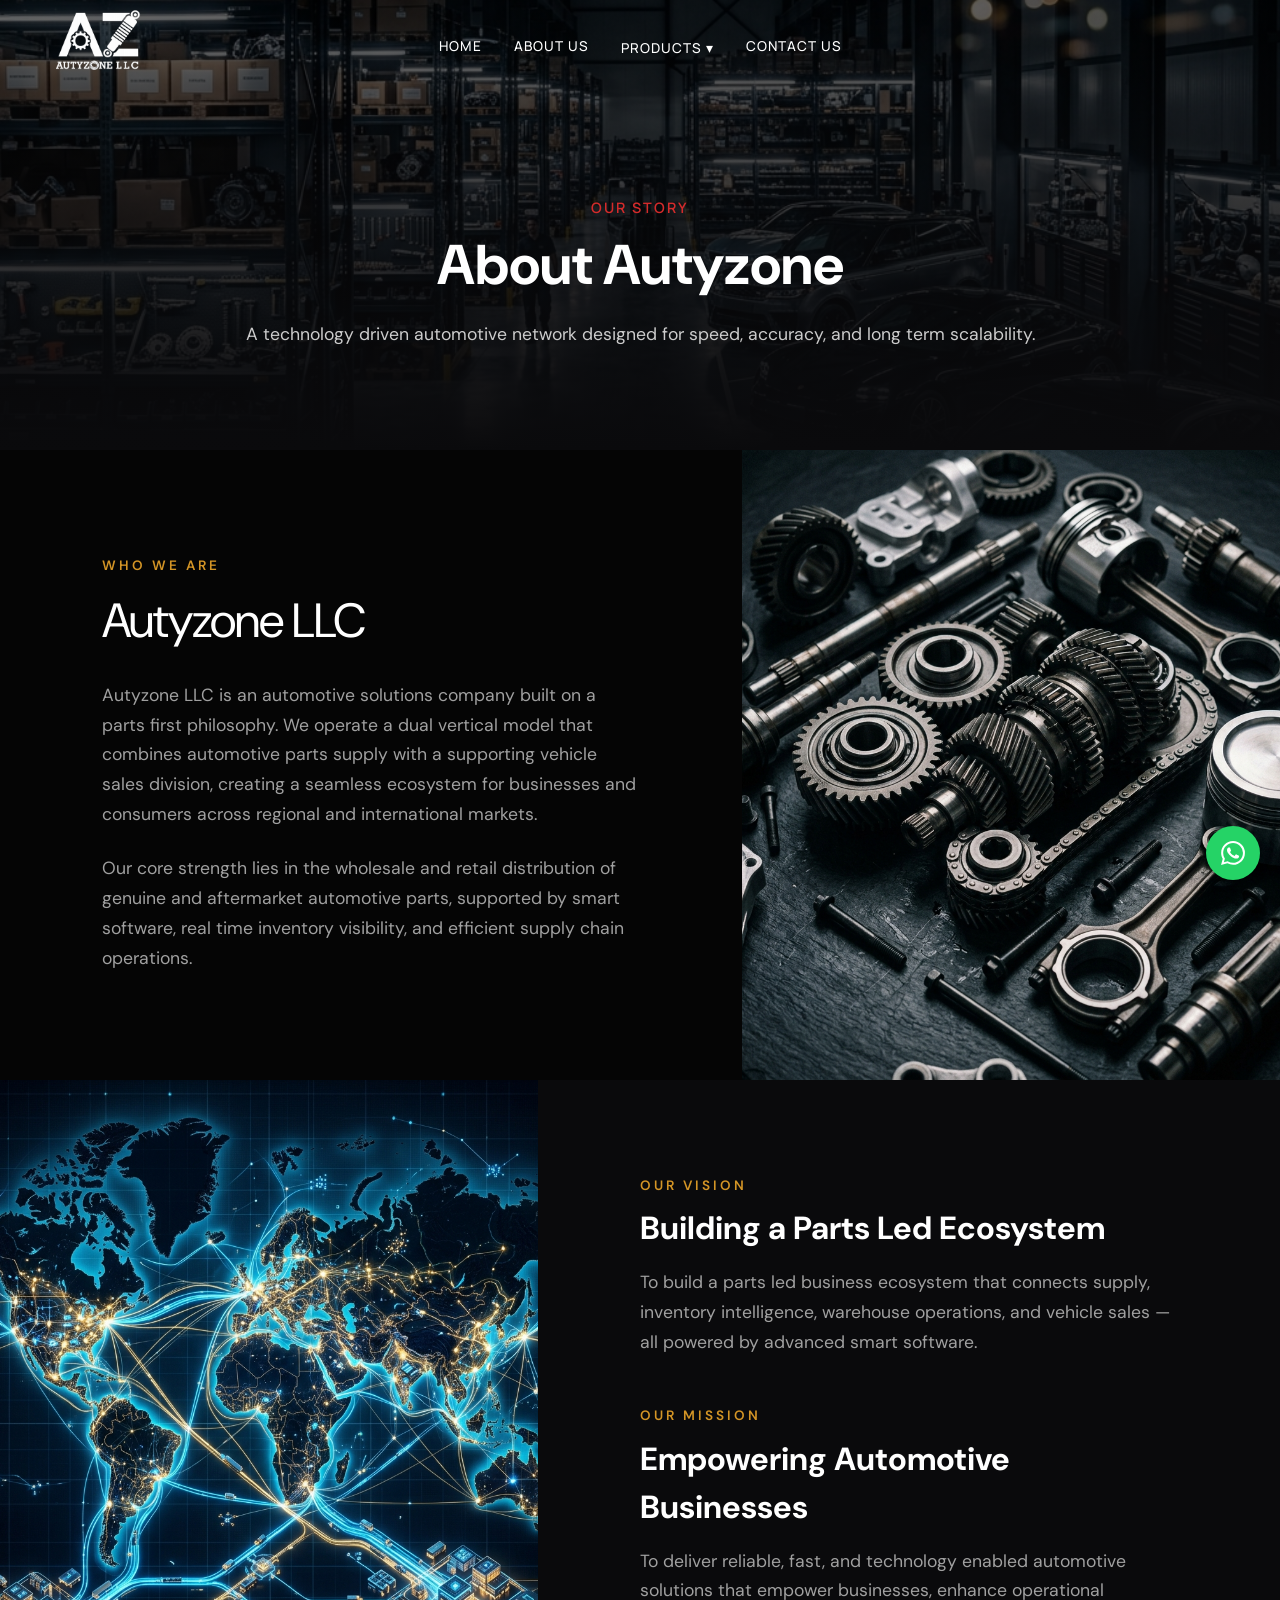
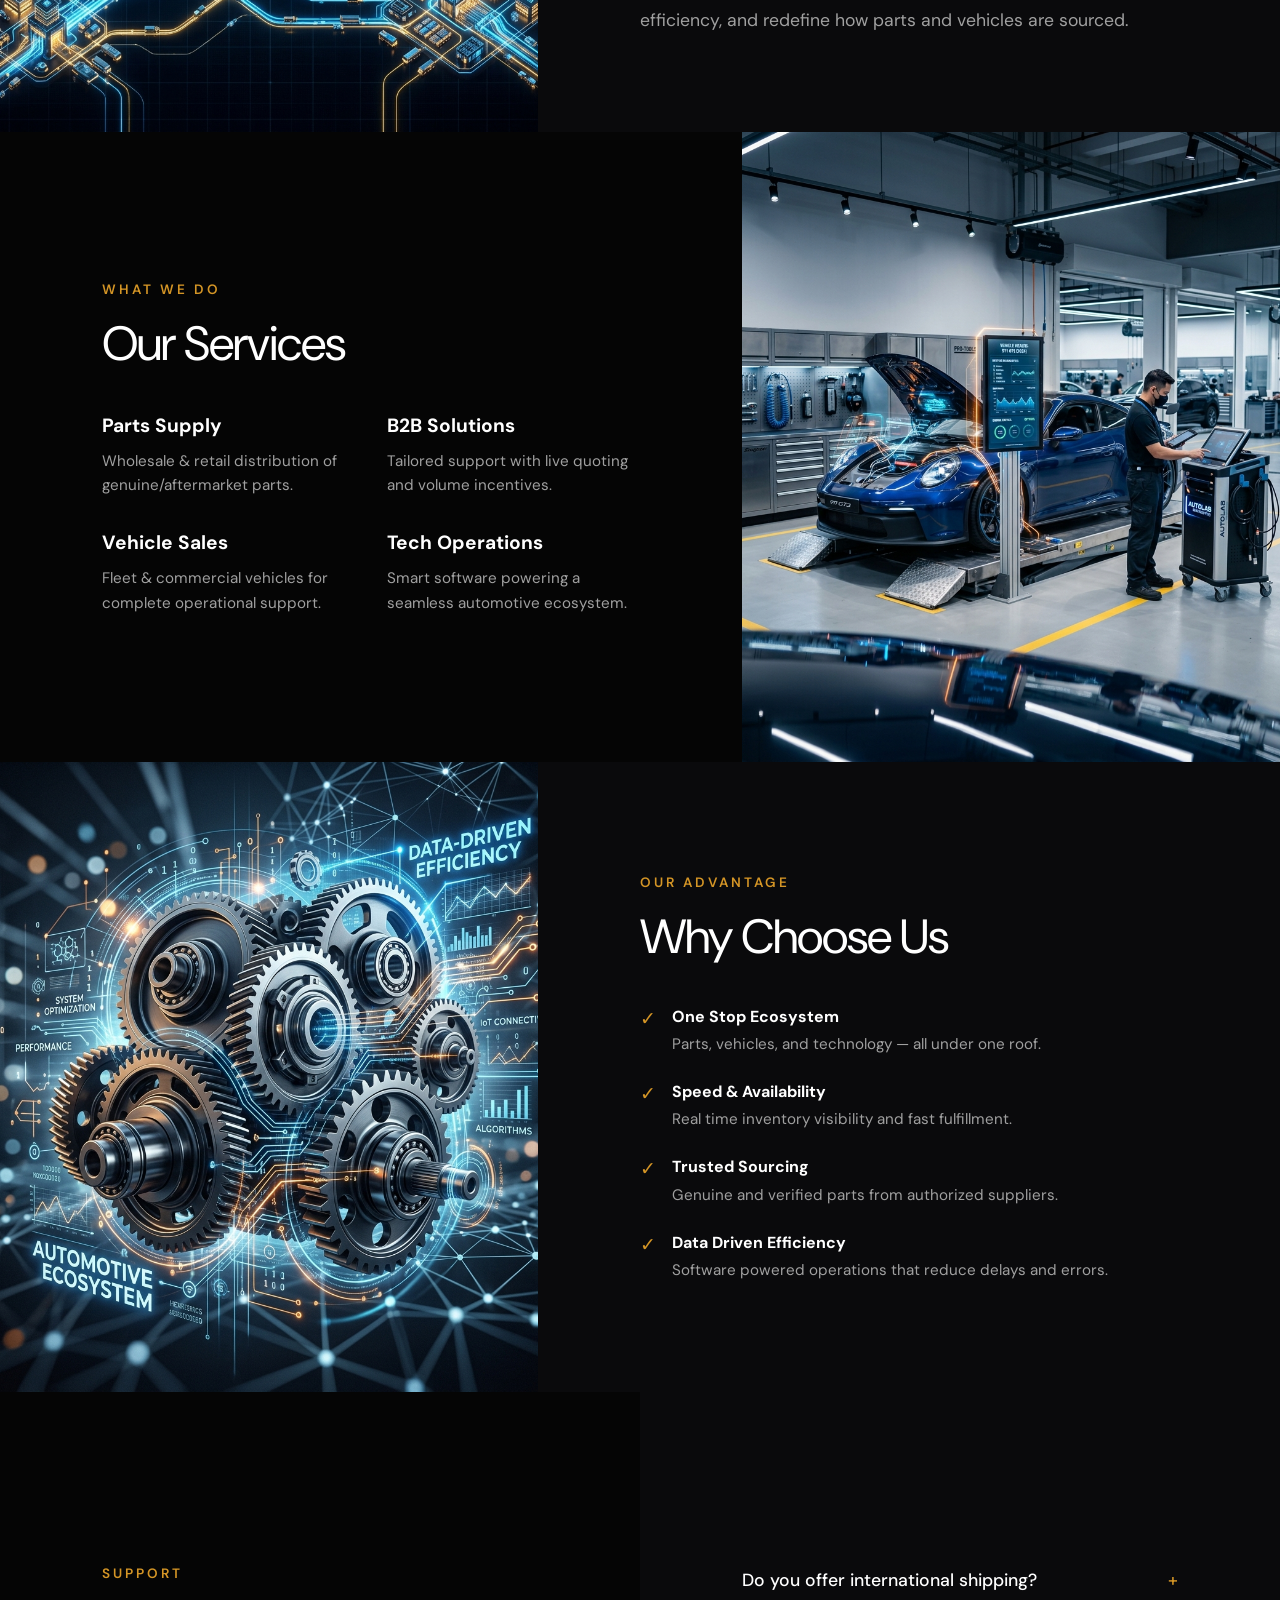
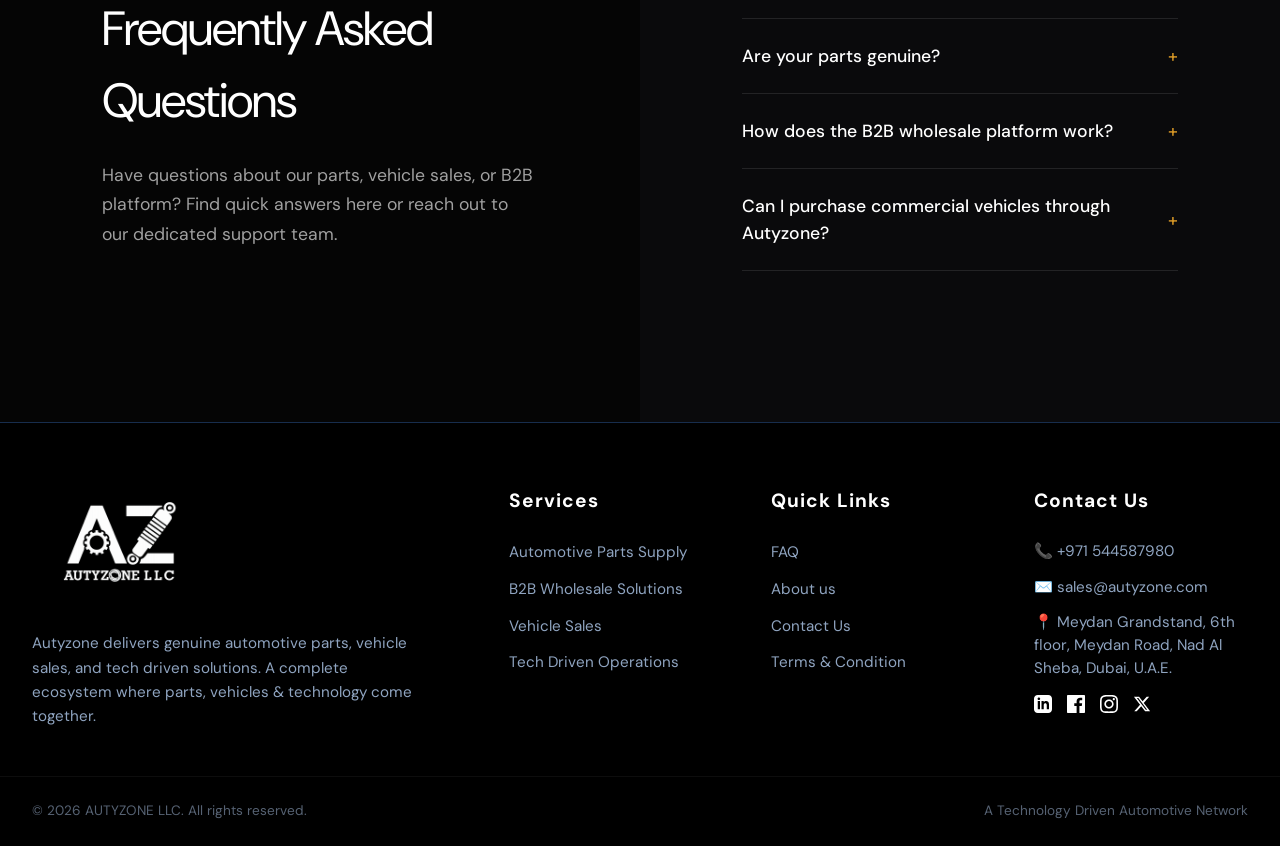
==== about.html @ be00b98d "try to dolving threrror" ====
<!DOCTYPE html>
<html lang="en">
<head>
  <meta charset="UTF-8">
  <meta name="viewport" content="width=device-width, initial-scale=1.0, maximum-scale=1.0, user-scalable=no">
  <title>About Us | AUTYZONE</title>
  <link rel="preconnect" href="https://fonts.googleapis.com">
  <link rel="preconnect" href="https://fonts.gstatic.com" crossorigin>
  <link href="https://fonts.googleapis.com/css2?family=DM+Sans:opsz,wght@9..40,300;9..40,400;9..40,500;9..40,700&family=Manrope:wght@300;400;500;600;700&display=swap" rel="stylesheet">
  <link rel="stylesheet" href="style.css">
</head>
<body style="display: flex; flex-direction: column; min-height: 100vh;">

  <!-- STICKY HEADER / NAV -->
  <header class="navbar">
    <div class="nav-container">
      <div class="logo-area">
        <a href="index.html"><img src="media/logo2.png" alt="Autyzone Logo" class="brand-logo"></a>
      </div>
      
      <button class="mobile-menu-btn" onclick="this.parentElement.classList.toggle('active')">
        <svg width="28" height="28" viewBox="0 0 24 24" fill="none" stroke="currentColor" stroke-width="2" stroke-linecap="round" stroke-linejoin="round">
          <line x1="3" y1="12" x2="21" y2="12"></line>
          <line x1="3" y1="6" x2="21" y2="6"></line>
          <line x1="3" y1="18" x2="21" y2="18"></line>
        </svg>
      </button>
      <nav class="nav-links">
        <a href="index.html#home">Home</a>
        <a href="about.html">About Us</a>
        <div class="dropdown">
          <a href="#" class="dropbtn">Products ▾</a>
          <div class="dropdown-content">
            <a href="parts.html">Automotive Parts Supply</a>
            <a href="wholesale.html">B2B Wholesale Solutions</a>
            <a href="vehicle.html">Vehicle Sales</a>
            <a href="tech.html">Tech Driven Operations</a>
          </div>
        </div>
        <a href="contact.html">Contact Us</a>
      </nav>
    </div>
  </header>

  <!-- PAGE BANNER (HERO) -->
  <section class="page-banner" style="background-image: linear-gradient(to bottom, rgba(0, 0, 0, 0.6) 0%, rgba(10, 10, 12, 1) 100%), url('media/about_hero.png'); background-size: cover; background-position: center; min-height: 50vh; display: flex; align-items: center; justify-content: center; padding-top: 95px; text-align: center;">
    <div class="container">
      <div style="max-width: 900px; margin: 0 auto;">
        <span class="eyebrow" style="margin-bottom: 1rem; display: block;">OUR STORY</span>
        <h1 style="font-size: 3.5rem; color: white; font-family: var(--font-body); font-weight: 700; line-height: 1.1; margin-bottom: 1.5rem;">
          About Autyzone
        </h1>
        <p style="font-size: 1.1rem; color: #ccc; line-height: 1.6;">
          A technology driven automotive network designed for speed, accuracy, and long term scalability.
        </p>
      </div>
    </div>
  </section>

  <!-- MAIN CONTENT AREA -->
  <main style="flex: 1; background: #050505; color: #fff;">
    
    <!-- 1. WHO WE ARE (Text Left, Image Right) -->
    <section style="display: flex; flex-wrap: wrap; min-height: 70vh;">
      <div style="flex: 1; min-width: 300px; padding: 6rem 8%; display: flex; flex-direction: column; justify-content: center;">
        <span style="color: #d49526; font-size: 0.85rem; font-weight: 600; letter-spacing: 3px; text-transform: uppercase; margin-bottom: 0.5rem;">WHO WE ARE</span>
        <h2 style="font-family: var(--font-display, serif); font-size: 3rem; margin-bottom: 1.5rem; font-weight: 400; letter-spacing: -1px;">Autyzone LLC</h2>
        <p style="color: #a0a0a0; font-size: 1.1rem; line-height: 1.7; margin-bottom: 1.5rem;">
          Autyzone LLC is an automotive solutions company built on a parts first philosophy. We operate a dual vertical model that combines automotive parts supply with a supporting vehicle sales division, creating a seamless ecosystem for businesses and consumers across regional and international markets.
        </p>
        <p style="color: #a0a0a0; font-size: 1.1rem; line-height: 1.7;">
          Our core strength lies in the wholesale and retail distribution of genuine and aftermarket automotive parts, supported by smart software, real time inventory visibility, and efficient supply chain operations.
        </p>
      </div>
      <div style="flex: 1; min-width: 300px; background: url('media/who_we_are_parts.png') center/cover no-repeat; min-height: 400px;"></div>
    </section>

    <!-- 2. VISION & MISSION (Image Left, Text Right) -->
    <section style="display: flex; flex-wrap: wrap-reverse; min-height: 70vh; background: #0a0a0c;">
      <div style="flex: 1; min-width: 300px; background: url('media/vision_mission.png') center/cover no-repeat; min-height: 400px;"></div>
      <div style="flex: 1; min-width: 300px; padding: 6rem 8%; display: flex; flex-direction: column; justify-content: center;">
        <div style="margin-bottom: 3rem;">
          <span style="color: #d49526; font-size: 0.85rem; font-weight: 600; letter-spacing: 3px; text-transform: uppercase; margin-bottom: 0.5rem; display: block;">OUR VISION</span>
          <h3 style="font-family: var(--font-display, serif); font-size: 2rem; margin-bottom: 1rem; color: #fff;">Building a Parts Led Ecosystem</h3>
          <p style="color: #a0a0a0; font-size: 1.1rem; line-height: 1.7;">
            To build a parts led business ecosystem that connects supply, inventory intelligence, warehouse operations, and vehicle sales — all powered by advanced smart software.
          </p>
        </div>
        <div>
          <span style="color: #d49526; font-size: 0.85rem; font-weight: 600; letter-spacing: 3px; text-transform: uppercase; margin-bottom: 0.5rem; display: block;">OUR MISSION</span>
          <h3 style="font-family: var(--font-display, serif); font-size: 2rem; margin-bottom: 1rem; color: #fff;">Empowering Automotive Businesses</h3>
          <p style="color: #a0a0a0; font-size: 1.1rem; line-height: 1.7;">
            To deliver reliable, fast, and technology enabled automotive solutions that empower businesses, enhance operational efficiency, and redefine how parts and vehicles are sourced.
          </p>
        </div>
      </div>
    </section>

    <!-- 3. OUR SERVICES (Text Left, Image Right) -->
    <section style="display: flex; flex-wrap: wrap; min-height: 70vh;">
      <div style="flex: 1; min-width: 300px; padding: 6rem 8%; display: flex; flex-direction: column; justify-content: center;">
        <span style="color: #d49526; font-size: 0.85rem; font-weight: 600; letter-spacing: 3px; text-transform: uppercase; margin-bottom: 0.5rem;">WHAT WE DO</span>
        <h2 style="font-family: var(--font-display, serif); font-size: 3rem; margin-bottom: 2rem; font-weight: 400; letter-spacing: -1px;">Our Services</h2>
        
        <div style="display: grid; grid-template-columns: 1fr 1fr; gap: 2rem;">
          <div>
            <h4 style="color: #fff; font-size: 1.2rem; margin-bottom: 0.5rem;">Parts Supply</h4>
            <p style="color: #a0a0a0; font-size: 0.95rem; line-height: 1.6;">Wholesale & retail distribution of genuine/aftermarket parts.</p>
          </div>
          <div>
            <h4 style="color: #fff; font-size: 1.2rem; margin-bottom: 0.5rem;">B2B Solutions</h4>
            <p style="color: #a0a0a0; font-size: 0.95rem; line-height: 1.6;">Tailored support with live quoting and volume incentives.</p>
          </div>
          <div>
            <h4 style="color: #fff; font-size: 1.2rem; margin-bottom: 0.5rem;">Vehicle Sales</h4>
            <p style="color: #a0a0a0; font-size: 0.95rem; line-height: 1.6;">Fleet & commercial vehicles for complete operational support.</p>
          </div>
          <div>
            <h4 style="color: #fff; font-size: 1.2rem; margin-bottom: 0.5rem;">Tech Operations</h4>
            <p style="color: #a0a0a0; font-size: 0.95rem; line-height: 1.6;">Smart software powering a seamless automotive ecosystem.</p>
          </div>
        </div>
      </div>
      <div style="flex: 1; min-width: 300px; background: url('media/about_services.png') center/cover no-repeat; min-height: 400px;"></div>
    </section>

    <!-- 4. WHY CHOOSE US (Image Left, Text Right) -->
    <section style="display: flex; flex-wrap: wrap-reverse; min-height: 70vh; background: #0a0a0c;">
      <div style="flex: 1; min-width: 300px; background: url('media/about_why_us.png') center/cover no-repeat; min-height: 400px;"></div>
      <div style="flex: 1; min-width: 300px; padding: 6rem 8%; display: flex; flex-direction: column; justify-content: center;">
        <span style="color: #d49526; font-size: 0.85rem; font-weight: 600; letter-spacing: 3px; text-transform: uppercase; margin-bottom: 0.5rem;">OUR ADVANTAGE</span>
        <h2 style="font-family: var(--font-display, serif); font-size: 3rem; margin-bottom: 2rem; font-weight: 400; letter-spacing: -1px;">Why Choose Us</h2>
        
        <ul style="list-style: none; padding: 0; margin: 0; display: flex; flex-direction: column; gap: 1.5rem;">
          <li style="display: flex; gap: 1rem; align-items: flex-start;">
            <span style="color: #d49526; font-size: 1.2rem;">✓</span>
            <div>
              <strong style="color: #fff; display: block; margin-bottom: 0.2rem;">One Stop Ecosystem</strong>
              <span style="color: #a0a0a0; font-size: 0.95rem;">Parts, vehicles, and technology — all under one roof.</span>
            </div>
          </li>
          <li style="display: flex; gap: 1rem; align-items: flex-start;">
            <span style="color: #d49526; font-size: 1.2rem;">✓</span>
            <div>
              <strong style="color: #fff; display: block; margin-bottom: 0.2rem;">Speed & Availability</strong>
              <span style="color: #a0a0a0; font-size: 0.95rem;">Real time inventory visibility and fast fulfillment.</span>
            </div>
          </li>
          <li style="display: flex; gap: 1rem; align-items: flex-start;">
            <span style="color: #d49526; font-size: 1.2rem;">✓</span>
            <div>
              <strong style="color: #fff; display: block; margin-bottom: 0.2rem;">Trusted Sourcing</strong>
              <span style="color: #a0a0a0; font-size: 0.95rem;">Genuine and verified parts from authorized suppliers.</span>
            </div>
          </li>
          <li style="display: flex; gap: 1rem; align-items: flex-start;">
            <span style="color: #d49526; font-size: 1.2rem;">✓</span>
            <div>
              <strong style="color: #fff; display: block; margin-bottom: 0.2rem;">Data Driven Efficiency</strong>
              <span style="color: #a0a0a0; font-size: 0.95rem;">Software powered operations that reduce delays and errors.</span>
            </div>
          </li>
        </ul>
      </div>
    </section>

    <!-- 5. FAQ (Text Left, Accordion Right) -->
    <section style="display: flex; flex-wrap: wrap; min-height: 70vh;">
      <div style="flex: 1; min-width: 300px; padding: 6rem 8%; display: flex; flex-direction: column; justify-content: center;">
        <span style="color: #d49526; font-size: 0.85rem; font-weight: 600; letter-spacing: 3px; text-transform: uppercase; margin-bottom: 0.5rem;">SUPPORT</span>
        <h2 style="font-family: var(--font-display, serif); font-size: 3rem; margin-bottom: 1.5rem; font-weight: 400; letter-spacing: -1px;">Frequently Asked Questions</h2>
        <p style="color: #a0a0a0; font-size: 1.1rem; line-height: 1.7;">
          Have questions about our parts, vehicle sales, or B2B platform? Find quick answers here or reach out to our dedicated support team.
        </p>
      </div>
      <div style="flex: 1; min-width: 300px; padding: 6rem 8%; display: flex; flex-direction: column; justify-content: center; background: #0a0a0c;">
        
        <style>
          .faq-item {
            border-bottom: 1px solid rgba(255,255,255,0.1);
            padding: 1.5rem 0;
            cursor: pointer;
          }
          .faq-question {
            display: flex;
            justify-content: space-between;
            align-items: center;
            color: #fff;
            font-size: 1.1rem;
            font-weight: 500;
          }
          .faq-answer {
            color: #a0a0a0;
            font-size: 0.95rem;
            line-height: 1.6;
            margin-top: 1rem;
            display: none;
          }
          .faq-item.active .faq-answer {
            display: block;
          }
          .faq-item.active .faq-icon {
            transform: rotate(45deg);
          }
          .faq-icon {
            transition: transform 0.3s ease;
            color: #d49526;
          }
        </style>

        <div class="faq-item" onclick="this.classList.toggle('active')">
          <div class="faq-question">Do you offer international shipping? <span class="faq-icon">+</span></div>
          <div class="faq-answer">Yes, we leverage a robust regional and international supplier network to deliver parts globally with fast fulfillment.</div>
        </div>
        <div class="faq-item" onclick="this.classList.toggle('active')">
          <div class="faq-question">Are your parts genuine? <span class="faq-icon">+</span></div>
          <div class="faq-answer">Absolutely. We focus on trusted sourcing, providing verified genuine and premium aftermarket parts for all major vehicle brands.</div>
        </div>
        <div class="faq-item" onclick="this.classList.toggle('active')">
          <div class="faq-question">How does the B2B wholesale platform work? <span class="faq-icon">+</span></div>
          <div class="faq-answer">Our platform offers tailored support including live quoting, credit terms, volume-based incentives, and real-time inventory visibility specifically designed for fleet operators and service centers.</div>
        </div>
        <div class="faq-item" onclick="this.classList.toggle('active')">
          <div class="faq-question">Can I purchase commercial vehicles through Autyzone? <span class="faq-icon">+</span></div>
          <div class="faq-answer">Yes! Our vehicle sales division complements our parts business, offering fleet and commercial vehicles with complete operational support.</div>
        </div>

      </div>
    </section>

  </main>

  <!-- FOOTER -->
  <footer class="footer" style="margin-top: auto;">
    <div class="container footer-grid">
      <div class="footer-col brand-col">
        <div class="logo-area">
          <img src="media/logo2.png" alt="Autyzone Logo" class="brand-logo-footer">
        </div>
        <p class="footer-desc">Autyzone delivers genuine automotive parts, vehicle sales, and tech driven solutions. A complete ecosystem where parts, vehicles & technology come together.</p>
        
      </div>
      
      <div class="footer-col">
        <h4 class="footer-heading">Services</h4>
        <ul class="footer-links">
          <li><a href="parts.html">Automotive Parts Supply</a></li>
          <li><a href="wholesale.html">B2B Wholesale Solutions</a></li>
          <li><a href="vehicle.html">Vehicle Sales</a></li>
          <li><a href="tech.html">Tech Driven Operations</a></li>
        </ul>
      </div>
      
      <div class="footer-col">
        <h4 class="footer-heading">Quick Links</h4>
        <ul class="footer-links">
          <li><a href="about.html#faq">FAQ</a></li>
          <li><a href="about.html">About us</a></li>
          <li><a href="contact.html">Contact Us</a></li>
          <li><a href="#">Terms & Condition</a></li>
        </ul>
      </div>
      
      <div class="footer-col" id="contact">
        <h4 class="footer-heading">Contact Us</h4>
        <ul class="footer-links contact-links">
          <li>📞 +971 544587980</li>
          <li>✉️ sales@autyzone.com</li>
          <li>📍 Meydan Grandstand, 6th floor, Meydan Road, Nad Al Sheba, Dubai, U.A.E.</li>
        </ul>
        <div class="social-links" style="margin-top: 15px; display: flex; gap: 15px;">
          <a href="https://www.linkedin.com/in/autyzone-undefined-22055b412/" target="_blank" style="color: white; transition: color 0.3s;" onmouseover="this.style.color='#0a66c2'" onmouseout="this.style.color='white'" title="LinkedIn">
            <svg width="18" height="18" viewBox="0 0 24 24" fill="currentColor"><path d="M19 0h-14c-2.761 0-5 2.239-5 5v14c0 2.761 2.239 5 5 5h14c2.762 0 5-2.239 5-5v-14c0-2.761-2.238-5-5-5zm-11 19h-3v-11h3v11zm-1.5-12.268c-.966 0-1.75-.79-1.75-1.764s.784-1.764 1.75-1.764 1.75.79 1.75 1.764-.783 1.764-1.75 1.764zm13.5 12.268h-3v-5.604c0-3.368-4-3.113-4 0v5.604h-3v-11h3v1.765c1.396-2.586 7-2.777 7 2.476v6.759z"/></svg>
          </a>
          <a href="#" target="_blank" style="color: white; transition: color 0.3s;" onmouseover="this.style.color='#1877F2'" onmouseout="this.style.color='white'" title="Facebook">
            <svg width="18" height="18" viewBox="0 0 24 24" fill="currentColor"><path d="M22.675 0h-21.35c-.732 0-1.325.593-1.325 1.325v21.351c0 .731.593 1.324 1.325 1.324h11.495v-9.294h-3.128v-3.622h3.128v-2.671c0-3.1 1.893-4.788 4.659-4.788 1.325 0 2.463.099 2.795.143v3.24l-1.918.001c-1.504 0-1.795.715-1.795 1.763v2.312h3.587l-.467 3.622h-3.12v9.293h6.116c.73 0 1.323-.593 1.323-1.325v-21.35c0-.732-.593-1.325-1.325-1.325z"/></svg>
          </a>
          <a href="#" target="_blank" style="color: white; transition: color 0.3s;" onmouseover="this.style.color='#E1306C'" onmouseout="this.style.color='white'" title="Instagram">
            <svg width="18" height="18" viewBox="0 0 24 24" fill="currentColor"><path d="M12 2.163c3.204 0 3.584.012 4.85.07 3.252.148 4.771 1.691 4.919 4.919.058 1.265.069 1.645.069 4.849 0 3.205-.012 3.584-.069 4.849-.149 3.225-1.664 4.771-4.919 4.919-1.266.058-1.644.07-4.85.07-3.204 0-3.584-.012-4.849-.07-3.26-.149-4.771-1.699-4.919-4.92-.058-1.265-.07-1.644-.07-4.849 0-3.204.013-3.583.07-4.849.149-3.227 1.664-4.771 4.919-4.919 1.266-.057 1.645-.069 4.849-.069zm0-2.163c-3.259 0-3.667.014-4.947.072-4.358.2-6.78 2.618-6.98 6.98-.059 1.281-.073 1.689-.073 4.948 0 3.259.014 3.668.072 4.948.2 4.358 2.618 6.78 6.98 6.98 1.281.058 1.689.072 4.948.072 3.259 0 3.668-.014 4.948-.072 4.354-.2 6.782-2.618 6.979-6.98.059-1.28.073-1.689.073-4.948 0-3.259-.014-3.667-.072-4.947-.196-4.354-2.617-6.78-6.979-6.98-1.281-.059-1.69-.073-4.949-.073zm0 5.838c-3.403 0-6.162 2.759-6.162 6.162s2.759 6.163 6.162 6.163 6.162-2.759 6.162-6.163c0-3.403-2.759-6.162-6.162-6.162zm0 10.162c-2.209 0-4-1.79-4-4 0-2.209 1.791-4 4-4s4 1.791 4 4c0 2.21-1.791 4-4 4zm6.406-11.845c-.796 0-1.441.645-1.441 1.44s.645 1.44 1.441 1.44c.795 0 1.439-.645 1.439-1.44s-.644-1.44-1.439-1.44z"/></svg>
          </a>
          <a href="#" target="_blank" style="color: white; transition: color 0.3s;" onmouseover="this.style.color='#1DA1F2'" onmouseout="this.style.color='white'" title="X">
            <svg width="18" height="18" viewBox="0 0 24 24" fill="currentColor"><path d="M18.244 2.25h3.308l-7.227 8.26 8.502 11.24H16.17l-5.214-6.817L4.99 21.75H1.68l7.73-8.835L1.254 2.25H8.08l4.713 6.231zm-1.161 17.52h1.833L7.084 4.126H5.117z"/></svg>
          </a>
        </div>
      </div>
    </div>
    <div class="footer-bottom">
      <div class="container flex-between">
        <p>&copy; 2026 AUTYZONE LLC. All rights reserved.</p>
        <p>A Technology Driven Automotive Network</p>
      </div>
    </div>
  </footer>

  <script src="script.js"></script>

  <a href="https://wa.me/971544587980" target="_blank" class="whatsapp-cta" style="position: fixed; bottom: 20px; right: 20px; background-color: #25D366; color: white; border-radius: 50%; padding: 15px; display: flex; align-items: center; justify-content: center; box-shadow: 0 4px 10px rgba(0,0,0,0.3); z-index: 1000; transition: transform 0.3s ease;" onmouseover="this.style.transform='scale(1.05)'" onmouseout="this.style.transform='scale(1)'">
    <svg width="24" height="24" viewBox="0 0 24 24" fill="currentColor"><path d="M17.472 14.382c-.297-.149-1.758-.867-2.03-.967-.273-.099-.471-.148-.67.15-.197.297-.767.966-.94 1.164-.173.199-.347.223-.644.075-.297-.15-1.255-.463-2.39-1.475-.883-.788-1.48-1.761-1.653-2.059-.173-.297-.018-.458.13-.606.134-.133.298-.347.446-.52.149-.174.198-.298.298-.497.099-.198.05-.371-.025-.52-.075-.149-.669-1.612-.916-2.207-.242-.579-.487-.5-.669-.51a12.8 12.8 0 0 0-.57-.01c-.198 0-.52.074-.792.372-.272.297-1.04 1.016-1.04 2.479 0 1.462 1.065 2.875 1.213 3.074.149.198 2.096 3.2 5.077 4.487.709.306 1.262.489 1.694.625.712.227 1.36.195 1.871.118.571-.085 1.758-.719 2.006-1.413.248-.694.248-1.289.173-1.413-.074-.124-.272-.198-.57-.347m-5.421 7.403h-.004a9.87 9.87 0 0 1-5.031-1.378l-.361-.214-3.741.982.998-3.648-.235-.374a9.86 9.86 0 0 1-1.51-5.26c.001-5.45 4.436-9.884 9.888-9.884 2.64 0 5.122 1.03 6.988 2.898a9.825 9.825 0 0 1 2.893 6.994c-.003 5.45-4.437 9.884-9.885 9.884m8.413-18.297A11.815 11.815 0 0 0 12.05 0C5.495 0 .16 5.335.157 11.892c0 2.096.547 4.142 1.588 5.945L.057 24l6.305-1.654a11.882 11.882 0 0 0 5.683 1.448h.005c6.554 0 11.89-5.335 11.893-11.893a11.821 11.821 0 0 0-3.48-8.413Z"/></svg>
  </a>
</body>
</html>
---- style.css ----
:root {
  --bg-primary: #04080f;
  --bg-secondary: #07101e;
  --bg-card: #0d1f3c;
  --blue-primary: #1448a0;
  --blue-bright: #2676f5;
  --blue-glow: #4d94ff;
  --red-accent: #d42b2b;
  --red-hover: #f03232;
  --text-primary: #e8f0ff;
  --text-muted: #8fa4c0;
  --yellow-accent: #ffd54f;

  --font-display: 'DM Sans', sans-serif;
  --font-body: 'DM Sans', sans-serif;
  --font-condensed: 'Manrope', sans-serif;
}

* {
  margin: 0;
  padding: 0;
  box-sizing: border-box;
}

body {
  background-color: var(--bg-primary);
  color: var(--text-primary);
  font-family: var(--font-body);
  line-height: 1.5;
  overflow-x: hidden;
}

a {
  text-decoration: none;
  color: inherit;
}

ul {
  list-style: none;
}

.container {
  max-width: 1280px;
  margin: 0 auto;
  padding: 0 2rem;
}

/* Typography */
h1,
h2,
h3,
h4,
h5,
h6 {
  font-family: var(--font-display);
}

.btn {
  display: inline-flex;
  align-items: center;
  justify-content: center;
  padding: 0.75rem 1.5rem;
  font-family: var(--font-display);
  text-transform: uppercase;
  letter-spacing: 1px;
  font-weight: 700;
  cursor: pointer;
  transition: all 0.3s ease;
  border: none;
  border-radius: 4px;
}

.btn-primary {
  background-color: var(--red-accent);
  color: white;
}

.btn-primary:hover {
  background-color: var(--red-hover);
  box-shadow: 0 0 15px rgba(212, 43, 43, 0.6);
}

.btn-ghost {
  background-color: transparent;
  color: var(--blue-bright);
  border: 1px solid var(--blue-bright);
}

.btn-ghost:hover {
  background-color: rgba(38, 118, 245, 0.1);
  box-shadow: 0 0 15px rgba(38, 118, 245, 0.4);
}

.btn-sm {
  padding: 0.5rem 1rem;
  font-size: 0.85rem;
}

/* SECTION 1: STICKY HEADER */
.navbar {
  position: fixed;
  top: 0;
  left: 0;
  width: 100%;
  height: 95px;
  background: transparent;
  transition: background 0.3s ease, box-shadow 0.3s ease;
  z-index: 1000;
  display: flex;
  align-items: center;
}

.navbar.scrolled {
  background: var(--bg-primary);
  box-shadow: 0 4px 20px rgba(0, 0, 0, 0.5);
}

.nav-container {
  max-width: 1280px;
  width: 100%;
  margin: 0 auto;
  padding: 0 2rem;
  display: flex;
  justify-content: space-between;
  align-items: center;
  position: relative;
}

.logo-area {
  display: flex;
  align-items: center;
  gap: 1rem;
}

.brand-logo {
  height: 90px;
  width: auto;
  object-fit: contain;
}

.brand-logo-footer {
  height: 120px;
  width: auto;
  object-fit: contain;
}

.nav-links {
  display: flex;
  gap: 2rem;
  position: absolute;
  left: 50%;
  transform: translateX(-50%);
}

.nav-links a {
  font-family: var(--font-condensed);
  text-transform: uppercase;
  letter-spacing: 1px;
  font-weight: 500;
  color: #ffffff;
  position: relative;
  transition: color 0.3s ease;
  font-size: 0.85rem;
}

.nav-links a:hover {
  color: white;
}

.nav-links a::after {
  content: '';
  position: absolute;
  bottom: -4px;
  left: 0;
  width: 0;
  height: 2px;
  background-color: var(--red-accent);
  transition: width 0.3s ease;
}

.nav-links a:hover::after {
  width: 100%;
}

/* DROPDOWN MENU */
.dropdown {
  position: relative;
  display: inline-block;
}

.dropdown-content {
  display: none;
  position: absolute;
  background-color: var(--bg-card);
  min-width: 250px;
  box-shadow: 0px 8px 20px 0px rgba(0, 0, 0, 0.8);
  border: 1px solid rgba(77, 148, 255, 0.2);
  border-radius: 8px;
  z-index: 100;
  top: 100%;
  left: 50%;
  transform: translateX(-50%);
  padding: 0.5rem 0;
  margin-top: 1rem;
}

/* Invisible bridge so the hover doesn't break when moving mouse down */
.dropdown-content::before {
  content: '';
  position: absolute;
  top: -1rem;
  left: 0;
  width: 100%;
  height: 1rem;
}

.dropdown-content a {
  color: #ffffff;
  padding: 12px 20px;
  text-decoration: none;
  display: block;
  font-size: 0.95rem;
  text-transform: none;
  letter-spacing: normal;
}

.dropdown-content a::after {
  display: none;
}

.dropdown-content a:hover {
  background-color: rgba(77, 148, 255, 0.1);
  color: white;
}

.dropdown:hover .dropdown-content {
  display: block;
}

.btn-shop-now {
  font-size: 0.9rem;
}

/* SECTION 2: HERO BANNER */
.hero-section {
  height: 100vh;
  padding-top: 95px;
  display: flex;
  align-items: center;
  position: relative;
  overflow: hidden;
}

.hero-content {
  max-width: 1280px;
  margin: 0 auto;
  width: 100%;
  padding: 0 2rem;
  display: flex;
  height: 100%;
  align-items: center;
}

.hero-bg {
  position: absolute;
  top: 0;
  left: 0;
  width: 100%;
  height: 100%;
  z-index: 1;
}

.hero-bg-img {
  position: absolute;
  top: 0;
  left: 0;
  width: 100%;
  height: 100%;
  object-fit: cover;
  object-position: center;
  animation: fadeBanner4 20s infinite;
}

.img-1 {
  animation-delay: 0s;
}

.img-2 {
  opacity: 0;
  animation-delay: -15s;
}

.img-3 {
  opacity: 0;
  animation-delay: -10s;
}

.img-4 {
  opacity: 0;
  animation-delay: -5s;
}

@keyframes fadeBanner4 {
  0% {
    opacity: 1;
  }

  15% {
    opacity: 1;
  }

  25% {
    opacity: 0;
  }

  90% {
    opacity: 0;
  }

  100% {
    opacity: 1;
  }
}

.hero-bg-overlay {
  position: absolute;
  top: 0;
  left: 0;
  width: 100%;
  height: 100%;
  background: linear-gradient(to right, rgba(4, 8, 15, 0.95) 0%, rgba(4, 8, 15, 0.6) 60%, rgba(4, 8, 15, 0.2) 100%);
}

.hero-left {
  width: 48%;
  position: relative;
  z-index: 10;
}

.hero-left.full-width {
  width: 100%;
  max-width: 800px;
}

.pill-badge {
  display: inline-flex;
  align-items: center;
  gap: 8px;
  padding: 6px 16px;
  border: 1px solid var(--blue-primary);
  border-radius: 30px;
  font-family: var(--font-condensed);
  font-size: 0.9rem;
  color: var(--text-muted);
  margin-bottom: 2rem;
  background: rgba(20, 72, 160, 0.1);
}

.pulse-dot {
  width: 8px;
  height: 8px;
  background-color: var(--red-accent);
  border-radius: 50%;
  box-shadow: 0 0 8px var(--red-accent);
  animation: pulseDot 2s infinite;
}

@keyframes pulseDot {
  0% {
    transform: scale(1);
    opacity: 1;
  }

  50% {
    transform: scale(1.5);
    opacity: 0.5;
  }

  100% {
    transform: scale(1);
    opacity: 1;
  }
}

.hero-left h1 {
  font-size: 4rem;
  line-height: 1.1;
  font-weight: 900;
  margin-bottom: 1.5rem;
}

.h1-line1 {
  color: white;
}

.h1-line2 {
  background: linear-gradient(90deg, var(--blue-bright), var(--blue-glow));
  -webkit-background-clip: text;
  -webkit-text-fill-color: transparent;
}

.h1-line3 {
  display: block;
  font-size: 1rem;
  color: var(--red-accent);
  letter-spacing: 4px;
  margin-top: 1rem;
  text-transform: uppercase;
}

.hero-body {
  font-size: 1.1rem;
  color: var(--text-muted);
  margin-bottom: 2.5rem;
  max-width: 90%;
  font-weight: 300;
}

.hero-buttons {
  display: flex;
  gap: 1rem;
  margin-bottom: 4rem;
}

.hero-stats {
  display: flex;
  align-items: center;
  gap: 2rem;
}

.stat-item {
  display: flex;
  flex-direction: column;
}

.stat-num {
  font-family: var(--font-display);
  font-size: 1.5rem;
  font-weight: 700;
  color: white;
}

.stat-label {
  font-family: var(--font-condensed);
  font-size: 0.8rem;
  color: var(--text-muted);
  letter-spacing: 1px;
}

.stat-divider {
  width: 1px;
  height: 30px;
  background-color: rgba(143, 164, 192, 0.3);
}

.hero-right {
  width: 52%;
  height: 100%;
  position: relative;
  display: flex;
  align-items: center;
  justify-content: center;
}

.anti-gravity-scene {
  position: relative;
  width: 100%;
  height: 100%;
  display: flex;
  align-items: center;
  justify-content: center;
}

/* Background Effects */
.perspective-grid {
  position: absolute;
  bottom: 0;
  width: 200%;
  height: 50%;
  background-image:
    linear-gradient(rgba(77, 148, 255, 0.2) 1px, transparent 1px),
    linear-gradient(90deg, rgba(77, 148, 255, 0.2) 1px, transparent 1px);
  background-size: 40px 40px;
  transform: rotateX(60deg) translateY(100px);
  transform-origin: bottom center;
  perspective: 1000px;
  z-index: 1;
}

.radial-spotlight {
  position: absolute;
  top: 50%;
  left: 50%;
  transform: translate(-50%, -50%);
  width: 600px;
  height: 600px;
  background: radial-gradient(circle, rgba(20, 72, 160, 0.4) 0%, transparent 70%);
  z-index: 2;
}

.scan-line {
  position: absolute;
  top: 0;
  left: 0;
  width: 100%;
  height: 4px;
  background: rgba(77, 148, 255, 0.5);
  box-shadow: 0 0 20px rgba(77, 148, 255, 0.8);
  z-index: 5;
  animation: scanLine 5s linear infinite;
}

@keyframes scanLine {
  0% {
    top: -10%;
    opacity: 0;
  }

  10% {
    opacity: 1;
  }

  90% {
    opacity: 1;
  }

  100% {
    top: 110%;
    opacity: 0;
  }
}

.rings-container {
  position: absolute;
  top: 50%;
  left: 50%;
  transform: translate(-50%, -50%);
  z-index: 3;
}

.ring {
  position: absolute;
  top: 50%;
  left: 50%;
  transform: translate(-50%, -50%);
  border: 1px solid rgba(77, 148, 255, 0.3);
  border-radius: 50%;
  box-shadow: 0 0 20px rgba(38, 118, 245, 0.1) inset;
  animation: pulseRing 4s cubic-bezier(0.215, 0.61, 0.355, 1) infinite;
}

.ring-1 {
  width: 380px;
  height: 380px;
  animation-delay: 0s;
}

.ring-2 {
  width: 520px;
  height: 520px;
  animation-delay: -1.3s;
}

.ring-3 {
  width: 660px;
  height: 660px;
  animation-delay: -2.6s;
}

@keyframes pulseRing {
  0% {
    transform: translate(-50%, -50%) scale(0.8);
    opacity: 0;
  }

  50% {
    opacity: 1;
  }

  100% {
    transform: translate(-50%, -50%) scale(1.2);
    opacity: 0;
  }
}

.energy-beams {
  position: absolute;
  top: 50%;
  left: 50%;
  transform: translate(-50%, -50%);
  width: 200px;
  height: 400px;
  z-index: 3;
}

.beam {
  position: absolute;
  width: 2px;
  height: 100%;
  background: linear-gradient(to bottom, rgba(77, 148, 255, 0), rgba(77, 148, 255, 0.8), rgba(77, 148, 255, 0));
  top: 0;
}

.beam-left {
  left: 20px;
  opacity: 0.5;
}

.beam-center {
  left: 100px;
  opacity: 0.8;
  box-shadow: 0 0 10px var(--blue-glow);
}

.beam-right {
  left: 180px;
  opacity: 0.5;
}

.particles {
  position: absolute;
  width: 100%;
  height: 100%;
  z-index: 4;
  overflow: hidden;
}

.particle {
  position: absolute;
  border-radius: 50%;
  background: var(--blue-glow);
  box-shadow: 0 0 5px var(--blue-glow);
  animation: floatParticle linear infinite;
}

.particle.red {
  background: var(--red-accent);
  box-shadow: 0 0 5px var(--red-accent);
}

@keyframes floatParticle {
  0% {
    transform: translateY(100vh) scale(0);
    opacity: 0;
  }

  20% {
    opacity: 1;
    transform: translateY(80vh) scale(1);
  }

  80% {
    opacity: 1;
  }

  100% {
    transform: translateY(-20vh) scale(0);
    opacity: 0;
  }
}

.car-wrapper {
  position: relative;
  z-index: 10;
  display: flex;
  flex-direction: column;
  align-items: center;
  animation: floatCar 3.8s ease-in-out infinite;
}

@keyframes floatCar {

  0%,
  100% {
    transform: translateY(0);
  }

  50% {
    transform: translateY(-22px);
  }
}

.car-img {
  max-width: 500px;
  height: auto;
  object-fit: contain;
  filter: drop-shadow(0 20px 30px rgba(20, 72, 160, 0.6));
}

.car-glow-pool {
  position: absolute;
  bottom: -40px;
  width: 300px;
  height: 40px;
  background: rgba(38, 118, 245, 0.5);
  border-radius: 50%;
  filter: blur(20px);
  z-index: -1;
  animation: glowPoolPulse 3.8s ease-in-out infinite;
}

@keyframes glowPoolPulse {

  0%,
  100% {
    transform: scale(1);
    opacity: 0.5;
  }

  50% {
    transform: scale(0.8);
    opacity: 0.8;
  }
}

.car-label {
  margin-top: 20px;
  text-align: center;
}

.label-title {
  font-family: var(--font-display);
  color: var(--blue-glow);
  letter-spacing: 2px;
  font-weight: 700;
  font-size: 1.2rem;
}

.label-subtitle {
  font-size: 0.7rem;
  color: rgba(255, 255, 255, 0.7);
  letter-spacing: 1px;
  margin-top: 4px;
}

.label-line {
  height: 1px;
  width: 100%;
  background: linear-gradient(90deg, transparent, var(--blue-glow), transparent);
  margin-top: 8px;
}

/* SECTION 3: MODEL TICKER STRIP */
.ticker-section {
  width: 100%;
  background-color: var(--bg-secondary);
  border-top: 1px solid rgba(77, 148, 255, 0.2);
  border-bottom: 1px solid rgba(77, 148, 255, 0.2);
  display: flex;
  align-items: center;
  height: 50px;
  overflow: hidden;
}

.ticker-label-area {
  display: flex;
  align-items: center;
  padding: 0 20px;
  background-color: var(--bg-secondary);
  z-index: 10;
  height: 100%;
}

.ticker-label {
  font-family: var(--font-condensed);
  font-size: 0.8rem;
  color: var(--text-muted);
  letter-spacing: 1px;
  white-space: nowrap;
}

.ticker-divider {
  width: 1px;
  height: 20px;
  background-color: rgba(143, 164, 192, 0.3);
  margin-left: 20px;
}

.ticker-track {
  flex-grow: 1;
  overflow: hidden;
  white-space: nowrap;
  position: relative;
}

.ticker-content {
  display: inline-block;
  animation: scrollTicker 22s linear infinite;
}

@keyframes scrollTicker {
  0% {
    transform: translateX(0);
  }

  100% {
    transform: translateX(-50%);
  }
}

.model-item {
  font-family: var(--font-display);
  font-size: 1rem;
  color: var(--text-muted);
  margin: 0 15px;
  transition: color 0.3s;
  cursor: pointer;
}

.model-item:hover {
  color: var(--blue-glow);
}

.model-item.active {
  color: var(--blue-bright);
  text-shadow: 0 0 8px rgba(38, 118, 245, 0.6);
}

.dot {
  color: var(--text-muted);
  opacity: 0.5;
}

/* SECTION 4: PRODUCT CATEGORIES GRID */
.categories-section {
  padding: 6rem 0;
  background-color: var(--bg-primary);
}

.section-header {
  margin-bottom: 3rem;
  text-align: center;
}

.eyebrow {
  display: block;
  font-family: var(--font-condensed);
  font-size: 0.9rem;
  color: var(--red-accent);
  letter-spacing: 2px;
  margin-bottom: 0.5rem;
  font-weight: 600;
}

.section-title {
  font-size: 2.5rem;
  color: white;
}

.category-grid {
  display: grid;
  grid-template-columns: repeat(2, 1fr);
  grid-gap: 1px;
  background-color: rgba(77, 148, 255, 0.2);
  border: 1px solid rgba(77, 148, 255, 0.2);
}

.category-card {
  background-color: #050a14;
  padding: 2.5rem 2rem;
  text-align: center;
  position: relative;
  transition: background-color 0.3s;
  overflow: hidden;
  cursor: pointer;
}

.category-card:hover {
  background-color: rgba(20, 72, 160, 0.1);
}

.cat-icon-wrapper {
  font-size: 3rem;
  margin-bottom: 1rem;
  filter: drop-shadow(0 0 10px rgba(77, 148, 255, 0.4));
}

.cat-title {
  font-size: 0.9rem;
  color: white;
  letter-spacing: 1px;
  margin-bottom: 0.5rem;
}

.cat-count {
  font-size: 0.8rem;
  color: var(--text-muted);
}

.service-action {
  opacity: 0;
  transform: translateY(15px);
  transition: opacity 0.3s ease, transform 0.3s ease;
}

.category-card:hover .service-action {
  opacity: 1;
  transform: translateY(0);
}

.hover-bar {
  position: absolute;
  top: 0;
  left: -100%;
  width: 100%;
  height: 2px;
  background-color: var(--red-accent);
  transition: left 0.3s ease;
}

.category-card:hover .hover-bar {
  left: 0;
}

/* SECTION 5: FEATURED PRODUCTS */
.featured-section {
  padding: 6rem 0;
  background-color: var(--bg-secondary);
}

.product-grid {
  display: grid;
  grid-template-columns: repeat(2, 1fr);
  gap: 2rem;
}

.product-card {
  background-color: var(--bg-card);
  border: 1px solid rgba(77, 148, 255, 0.2);
  border-radius: 8px;
  overflow: hidden;
  transition: all 0.3s ease;
}

.product-card:hover {
  border-color: var(--blue-glow);
  transform: translateY(-5px);
  box-shadow: 0 10px 30px rgba(0, 0, 0, 0.5);
}

.product-img-area {
  height: 200px;
  background: linear-gradient(180deg, rgba(20, 72, 160, 0.2), var(--bg-card));
  position: relative;
  display: flex;
  align-items: center;
  justify-content: center;
  font-size: 5rem;
}

.prod-badge {
  position: absolute;
  top: 15px;
  left: 15px;
  font-family: var(--font-condensed);
  font-size: 0.7rem;
  padding: 4px 10px;
  border-radius: 20px;
  font-weight: 700;
  letter-spacing: 1px;
  color: white;
}

.badge-red {
  background-color: var(--red-accent);
}

.badge-blue {
  background-color: var(--blue-primary);
}

.product-info {
  padding: 1.5rem;
}

.prod-compat {
  font-family: var(--font-condensed);
  font-size: 0.75rem;
  color: var(--blue-glow);
  letter-spacing: 1px;
  margin-bottom: 0.5rem;
}

.prod-name {
  font-family: var(--font-condensed);
  font-size: 1.5rem;
  color: white;
  margin-bottom: 0.5rem;
}

.prod-desc {
  font-size: 0.9rem;
  color: var(--text-muted);
  margin-bottom: 1.5rem;
  line-height: 1.4;
}

.prod-footer {
  display: flex;
  justify-content: space-between;
  align-items: center;
  padding-top: 1rem;
  border-top: 1px solid rgba(255, 255, 255, 0.05);
}

.prod-price {
  font-family: var(--font-display);
  font-size: 1.25rem;
  font-weight: 700;
  color: white;
}

/* SECTION 6: PROMOTIONAL OFFER BANNER */
.promo-section {
  padding: 4rem 0;
  background-color: var(--bg-primary);
}

.promo-banner {
  background: linear-gradient(135deg, var(--bg-card) 0%, var(--blue-bright) 50%, var(--red-accent) 100%);
  border: 1px solid var(--blue-glow);
  border-radius: 12px;
  padding: 3rem 4rem;
  display: flex;
  justify-content: space-between;
  align-items: center;
  position: relative;
  overflow: hidden;
}

.promo-glow-circle {
  position: absolute;
  top: -50px;
  right: -50px;
  width: 200px;
  height: 200px;
  background-color: rgba(255, 255, 255, 0.2);
  border-radius: 50%;
  filter: blur(40px);
}

.promo-left {
  position: relative;
  z-index: 10;
}

.promo-label {
  font-family: var(--font-condensed);
  font-size: 0.8rem;
  color: rgba(255, 255, 255, 0.8);
  letter-spacing: 1px;
  margin-bottom: 0.5rem;
}

.promo-title {
  font-size: 2.5rem;
  color: white;
  margin-bottom: 0.5rem;
}

.highlight-yellow {
  color: var(--yellow-accent);
}

.promo-code {
  font-size: 1.1rem;
  color: white;
}

.promo-right {
  position: relative;
  z-index: 10;
}

.btn-claim {
  padding: 1rem 2rem;
  font-size: 1.1rem;
  background-color: var(--red-accent);
}

/* SECTION 7: WHY AUTOZONY */
.why-section {
  padding: 6rem 0;
  background-color: var(--bg-secondary);
}

.features-grid {
  display: grid;
  grid-template-columns: repeat(4, 1fr);
  gap: 2rem;
}

.feature-card {
  padding: 2rem;
  border: 1px solid rgba(77, 148, 255, 0.2);
  border-radius: 8px;
  text-align: center;
  transition: border-color 0.3s;
}

.feature-card:hover {
  border-color: var(--blue-glow);
}

.feat-icon {
  font-size: 3rem;
  margin-bottom: 1.5rem;
}

.feat-title {
  font-size: 1rem;
  color: var(--blue-glow);
  letter-spacing: 1px;
  margin-bottom: 1rem;
}

.feat-desc {
  font-size: 0.9rem;
  color: var(--text-muted);
  line-height: 1.5;
}

/* SECTION 8: FOOTER */
.footer {
  background-color: #000000;
  border-top: 1px solid rgba(77, 148, 255, 0.3);
  padding-top: 4rem;
}

.footer-grid {
  display: grid;
  grid-template-columns: 2fr 1fr 1fr 1fr;
  gap: 3rem;
  margin-bottom: 3rem;
}

.brand-col .logo-area {
  margin-bottom: 1.5rem;
}

.footer-desc {
  color: var(--text-muted);
  font-size: 0.95rem;
  line-height: 1.6;
  max-width: 90%;
}

.footer-heading {
  font-size: 1.2rem;
  color: white;
  margin-bottom: 1.5rem;
  letter-spacing: 1px;
}

.footer-links li {
  margin-bottom: 0.8rem;
}

.footer-links a {
  color: var(--text-muted);
  font-size: 0.95rem;
  transition: color 0.3s;
}

.footer-links a:hover {
  color: var(--blue-glow);
}

.contact-links li {
  color: var(--text-muted);
  font-size: 0.95rem;
}

.social-links {
  display: flex;
  gap: 1rem;
  margin-top: 1.5rem;
}

.social-icon {
  width: 40px;
  height: 40px;
  border: 1px solid rgba(77, 148, 255, 0.3);
  border-radius: 50%;
  display: flex;
  align-items: center;
  justify-content: center;
  color: white;
  font-family: var(--font-condensed);
  font-size: 0.9rem;
  transition: all 0.3s;
}

.social-icon:hover {
  background-color: var(--blue-primary);
  border-color: var(--blue-primary);
}

.footer-bottom {
  border-top: 1px solid rgba(255, 255, 255, 0.05);
  padding: 1.5rem 0;
  font-size: 0.85rem;
  color: rgba(143, 164, 192, 0.6);
}

.flex-between {
  display: flex;
  justify-content: space-between;
  align-items: center;
}

/* Responsive adjustments */
@media (max-width: 1024px) {
  .hero-content {
    flex-direction: column;
    text-align: center;
  }

  .hero-left,
  .hero-right {
    width: 100%;
  }

  .hero-buttons,
  .hero-stats {
    justify-content: center;
  }

  .category-grid,
  .product-grid,
  .features-grid {
    grid-template-columns: repeat(2, 1fr);
  }

  .footer-grid {
    grid-template-columns: repeat(2, 1fr);
  }
}

/* ABOUT US SECTION - MOTORFLOW STYLE */
.about-section {
  position: relative;
  padding: 8rem 0;
  background-color: #000000;
  overflow: hidden;
}

.about-bg {
  position: absolute;
  top: 0;
  left: 0;
  width: 100%;
  height: 100%;
  background-image: url('media/SANTA FE2.jpg');
  background-size: cover;
  background-position: center;
  background-attachment: fixed;
  opacity: 0.4;
}

.about-bg-overlay {
  position: absolute;
  top: 0;
  left: 0;
  width: 100%;
  height: 100%;
  background:
    linear-gradient(to bottom, #000000 0%, transparent 20%, transparent 80%, #000000 100%),
    linear-gradient(to right, #000000 0%, transparent 15%, transparent 85%, #000000 100%);
}

.about-container {
  position: relative;
  z-index: 10;
  background: rgba(20, 20, 22, 0.6);
  backdrop-filter: blur(10px);
  border: 1px solid rgba(77, 148, 255, 0.3);
  box-shadow: 0 0 40px rgba(77, 148, 255, 0.15);
  border-radius: 16px;
  padding: 4rem 3rem;
  max-width: 900px;
  margin: 0 auto;
}

.about-text {
  text-align: center;
  color: var(--text-muted);
  font-size: 1.1rem;
  line-height: 1.8;
}

/* VISION & MISSION SECTION */
.vision-section {
  position: relative;
  padding: 4rem 0;
  background-color: #000000;
  overflow: hidden;
}

.vision-bg {
  position: absolute;
  top: 0;
  left: 0;
  width: 100%;
  height: 100%;
  background-image: url('media/kona.jpg');
  background-size: cover;
  background-position: center;
  background-attachment: fixed;
  opacity: 0.3;
}

.vision-bg-overlay {
  position: absolute;
  top: 0;
  left: 0;
  width: 100%;
  height: 100%;
  background:
    linear-gradient(to bottom, #000000 0%, transparent 20%, transparent 80%, #000000 100%),
    linear-gradient(to right, #000000 0%, transparent 15%, transparent 85%, #000000 100%);
}

.vision-grid {
  display: grid;
  grid-template-columns: 1fr 1fr;
  gap: 4rem;
  position: relative;
  z-index: 10;
}

.vision-card {
  padding: 3rem;
  background-color: var(--bg-card);
  border: 1px solid rgba(77, 148, 255, 0.4);
  border-radius: 12px;
  box-shadow: 0 10px 30px rgba(0, 0, 0, 0.5);
  transition: all 0.3s ease;
  text-align: center;
}

.vision-card:hover {
  border-color: var(--blue-glow);
  transform: translateY(-5px);
  box-shadow: 0 15px 40px rgba(38, 118, 245, 0.2);
}

.vision-title {
  font-family: var(--font-display);
  font-size: 2rem;
  color: var(--blue-glow);
  margin-bottom: 1rem;
  text-transform: uppercase;
  letter-spacing: 2px;
}

.vision-text {
  font-size: 1.1rem;
  color: var(--text-muted);
  line-height: 1.8;
  font-weight: 300;
}

.why-bg {
  position: absolute;
  top: 0;
  left: 0;
  width: 100%;
  height: 100%;
  background-image: url('https://cdn.prod.website-files.com/66edec51647acd90172d2445/66f425e73c7f3c683e6ee007_car-dealer-cartech-x-webflow-template.jpg');
  background-size: cover;
  background-position: center;
  background-attachment: fixed;
  opacity: 0.3;
}

.why-bg-overlay {
  position: absolute;
  top: 0;
  left: 0;
  width: 100%;
  height: 100%;
  background:
    linear-gradient(to bottom, #000000 0%, transparent 20%, transparent 80%, #000000 100%),
    linear-gradient(to right, #000000 0%, transparent 15%, transparent 85%, #000000 100%);
}

/* MODERN MODEL GRID */
.modern-model-grid {
  display: grid;
  grid-template-columns: repeat(auto-fill, minmax(320px, 1fr));
  gap: 2rem;
  padding: 2rem 0;
}

.modern-model-card {
  position: relative;
  background: linear-gradient(145deg, rgba(13, 31, 60, 0.6), rgba(4, 8, 15, 0.9));
  border: 1px solid rgba(77, 148, 255, 0.15);
  border-radius: 20px;
  padding: 2.5rem 2rem;
  overflow: hidden;
  transition: all 0.4s cubic-bezier(0.175, 0.885, 0.32, 1.275);
  display: flex;
  flex-direction: column;
}

.modern-model-card:hover {
  transform: translateY(-10px);
  border-color: rgba(77, 148, 255, 0.5);
  box-shadow: 0 20px 40px rgba(0, 0, 0, 0.6), 0 0 20px rgba(38, 118, 245, 0.2);
}

.modern-glow {
  position: absolute;
  top: -50px;
  right: -50px;
  width: 150px;
  height: 150px;
  background: radial-gradient(circle, rgba(38, 118, 245, 0.4) 0%, transparent 70%);
  border-radius: 50%;
  opacity: 0;
  transition: opacity 0.4s ease;
  pointer-events: none;
}

.modern-model-card:hover .modern-glow {
  opacity: 1;
}

.mm-icon {
  font-size: 3.5rem;
  margin-bottom: 1.5rem;
  filter: drop-shadow(0 10px 10px rgba(0, 0, 0, 0.3));
  transition: transform 0.3s ease;
}

.modern-model-card:hover .mm-icon {
  transform: scale(1.1) rotate(-5deg);
}

.mm-title {
  font-size: 1.6rem;
  color: #fff;
  margin-bottom: 1.5rem;
  position: relative;
  display: inline-block;
  align-self: flex-start;
  font-family: var(--font-display);
}

.mm-title::after {
  content: '';
  position: absolute;
  bottom: -8px;
  left: 0;
  width: 40px;
  height: 3px;
  background: var(--blue-bright);
  border-radius: 2px;
  transition: width 0.3s ease;
}

.modern-model-card:hover .mm-title::after {
  width: 100%;
}

.mm-list {
  display: flex;
  flex-wrap: wrap;
  gap: 8px;
  margin-bottom: 2rem;
  flex-grow: 1;
}

.mm-list li {
  background: rgba(255, 255, 255, 0.05);
  border: 1px solid rgba(255, 255, 255, 0.1);
  padding: 6px 12px;
  border-radius: 30px;
  font-size: 0.85rem;
  color: var(--text-muted);
  transition: all 0.3s ease;
}

.modern-model-card:hover .mm-list li {
  background: rgba(77, 148, 255, 0.1);
  border-color: rgba(77, 148, 255, 0.3);
  color: #fff;
}

.mm-action {
  margin-top: auto;
}

.btn-modern {
  display: inline-flex;
  align-items: center;
  gap: 8px;
  color: var(--blue-glow);
  font-family: var(--font-display);
  font-size: 0.95rem;
  font-weight: 600;
  text-transform: uppercase;
  letter-spacing: 1px;
  transition: all 0.3s ease;
}

.btn-modern span {
  transition: transform 0.3s ease;
}

.btn-modern:hover {
  color: #fff;
}

.btn-modern:hover span {
  transform: translateX(5px);
}

/* VISUAL CATEGORY GRID */
.visual-category-grid {
  display: grid;
  grid-template-columns: repeat(3, 1fr);
  gap: 1.5rem;
  padding: 1rem 0;
}

.visual-card {
  position: relative;
  height: 280px;
  background-color: #0d1522;
  border-radius: 4px;
  overflow: hidden;
  display: flex;
  flex-direction: column;
  justify-content: flex-end;
  padding: 1.5rem;
  text-decoration: none;
}

.visual-card img {
  position: absolute;
  top: 0;
  left: 0;
  width: 100%;
  height: 100%;
  object-fit: cover;
  z-index: 1;
  transition: transform 0.6s ease;
  opacity: 0.8;
}

.visual-card:hover img {
  transform: scale(1.05);
  opacity: 1;
}

.visual-card::after {
  content: '';
  position: absolute;
  inset: 0;
  background: linear-gradient(to top, rgba(0, 0, 0, 0.9) 0%, rgba(0, 0, 0, 0.1) 60%, rgba(0, 0, 0, 0) 100%);
  z-index: 2;
  transition: all 0.3s ease;
}

.visual-card.no-text::after {
  background: rgba(0, 0, 0, 0.1);
}

.visual-card:hover::after {
  background: linear-gradient(to top, rgba(0, 0, 0, 0.95) 0%, rgba(0, 0, 0, 0.3) 60%, rgba(0, 0, 0, 0) 100%);
}

.visual-card-content {
  position: relative;
  z-index: 3;
  transform: translateY(10px);
  transition: transform 0.3s ease;
}

.visual-card:hover .visual-card-content {
  transform: translateY(0);
}

.visual-card-title {
  color: white;
  font-size: 1.2rem;
  font-weight: 700;
  text-transform: uppercase;
  letter-spacing: 1px;
  margin-bottom: 12px;
  font-family: var(--font-display);
}

.visual-card-btn {
  display: inline-block;
  background-color: #f7941d;
  color: #111;
  font-size: 0.75rem;
  font-weight: 700;
  padding: 8px 16px;
  text-transform: uppercase;
  border-radius: 2px;
  letter-spacing: 1px;
  transition: background-color 0.3s ease;
}

.visual-card-btn:hover {
  background-color: #e58212;
}

@media (max-width: 768px) {
  .promo-banner {
    flex-direction: column;
    text-align: center;
    gap: 2rem;
  }

  .category-grid,
  .product-grid,
  .features-grid,
  .footer-grid,
  .visual-category-grid {
    grid-template-columns: 1fr;
  }

  .vision-grid {
    grid-template-columns: 1fr;
    gap: 1.5rem;
  }

  .vision-card {
    padding: 1.5rem;
  }

  .vision-title {
    font-size: 1.3rem;
  }

  .vision-text {
    font-size: 0.9rem;
  }

  .nav-links {
    display: none;
  }

  .hero-left h1 {
    font-size: 1.8rem;
    line-height: 1.2;
    margin-bottom: 1rem;
  }

  .h1-line3 {
    font-size: 0.8rem;
  }

  .hero-body {
    font-size: 0.95rem;
  }
}



/* FEATURED PRODUCTS SECTION */
.featured-products-section {
  background-color: #1a1a1f;
  padding: 5rem 0 8rem 0;
  margin-bottom: 2rem;
}

.ribbon-container {
  display: flex;
  align-items: center;
  justify-content: center;
  margin-bottom: 1rem;
}

.ribbon-line {
  flex: 0 1 150px;
  height: 1px;
  background: rgba(255, 255, 255, 0.08);
}

.ribbon-banner {
  background: #222;
  color: #fff;
  padding: 1.2rem 3rem;
  font-family: var(--font-display);
  font-size: 1.1rem;
  font-weight: 600;
  letter-spacing: 2px;
  text-transform: uppercase;
  display: inline-flex;
  align-items: center;
  clip-path: polygon(0 0, 100% 0, 95% 50%, 100% 100%, 0 100%, 5% 50%);
  margin: 0 1rem;
}

.featured-subtitle {
  text-align: center;
  color: #666;
  font-size: 0.95rem;
  margin-bottom: 4rem;
}

.fp-grid {
  display: grid;
  grid-template-columns: repeat(1, 1fr);
  gap: 3.5rem;
  max-width: 1200px;
  margin: 0 auto;
}

@media (min-width: 768px) {
  .fp-grid {
    grid-template-columns: repeat(3, 1fr);
  }
}

.fp-card {
  border-radius: 12px;
  overflow: hidden;
  background: #1c1c22;
  transition: transform 0.3s;
  box-shadow: 0 5px 15px rgba(0, 0, 0, 0.3);
}

.fp-card:hover {
  transform: translateY(-5px);
}

.fp-image-wrap {
  background: #f4f4f4;
  height: 300px;
  position: relative;
  display: flex;
  justify-content: center;
  align-items: center;
  padding: 2rem;
}

.fp-image-wrap img {
  max-width: 100%;
  max-height: 100%;
  object-fit: contain;
  filter: drop-shadow(0 15px 15px rgba(0, 0, 0, 0.15));
}

.fp-shop-btn {
  position: absolute;
  bottom: -50px;
  left: 50%;
  transform: translateX(-50%);
  background: var(--red-accent, #ef4444);
  color: #fff;
  padding: 0.6rem 1.5rem;
  border-radius: 4px;
  text-decoration: none;
  font-weight: 600;
  font-size: 0.9rem;
  opacity: 0;
  transition: all 0.3s ease;
  z-index: 10;
  text-align: center;
  white-space: nowrap;
}

.fp-card:hover .fp-shop-btn {
  bottom: 20px;
  opacity: 1;
}

.fp-actions {
  position: absolute;
  top: 1rem;
  left: 1rem;
  display: flex;
  flex-direction: column;
  gap: 1rem;
}

.fp-action-btn {
  background: transparent;
  border: none;
  color: #444;
  cursor: pointer;
  display: flex;
  align-items: center;
  justify-content: center;
  transition: color 0.2s;
}

.fp-action-btn:hover {
  color: #111;
}

.fp-content {
  padding: 1.5rem;
  background: #1c1c22;
}

.fp-stars {
  color: #f39c12;
  font-size: 1.2rem;
  margin-bottom: 0.8rem;
  letter-spacing: 3px;
}

.fp-title {
  color: #888;
  font-size: 0.85rem;
  font-weight: 600;
  text-transform: uppercase;
  letter-spacing: 0.5px;
  margin: 0;
}

/* TESTIMONIAL SECTION */
.testimonial-section {
  position: relative;
  background-image: linear-gradient(90deg, rgba(12, 25, 56, 0.92) 0%, rgba(85, 12, 12, 0.92) 100%), url('media/testimonials.jpg');
  background-size: cover;
  background-position: center;
  padding: 4rem 2rem;
  text-align: center;
}

.testimonial-content-wrapper {
  max-width: 750px;
  margin: 0 auto;
  position: relative;
}

.testimonial-slider {
  position: relative;
  width: 100%;
  height: 250px;
  margin-top: 1rem;
}

.testimonial-slide {
  position: absolute;
  top: 0;
  left: 0;
  width: 100%;
  opacity: 0;
  transform: translateX(50px);
  transition: all 0.6s cubic-bezier(0.4, 0, 0.2, 1);
  visibility: hidden;
  pointer-events: none;
}

.testimonial-slide.active {
  opacity: 1;
  transform: translateX(0);
  visibility: visible;
  pointer-events: auto;
}

.testimonial-body {
  display: flex;
  align-items: flex-start;
  justify-content: center;
  gap: 1.5rem;
  margin-bottom: 2rem;
}

.quote-mark {
  color: #e53935;
  font-size: 6rem;
  line-height: 0.8;
  font-family: Georgia, serif;
  font-weight: 900;
  display: inline-block;
  user-select: none;
}

.quote-mark.right {
  margin-top: auto;
  align-self: flex-end;
}

.testimonial-text {
  font-size: 1.15rem;
  line-height: 1.8;
  color: rgba(255, 255, 255, 0.75);
  max-width: 550px;
  margin-top: 0.8rem;
}

.testimonial-author {
  font-family: var(--font-condensed), sans-serif;
  font-size: 1.2rem;
  letter-spacing: 2px;
  text-transform: uppercase;
  color: #fff;
  margin-bottom: 3rem;
}

.testimonial-indicators {
  display: flex;
  align-items: center;
  justify-content: center;
  gap: 6rem;
  position: relative;
}

.indicator-line {
  position: absolute;
  top: 50%;
  left: 50%;
  transform: translate(-50%, -50%);
  width: 250px;
  height: 1px;
  background: rgba(255, 255, 255, 0.15);
  z-index: 0;
}

.indicator-dot {
  width: 14px;
  height: 14px;
  background: #dcdcdc;
  transform: rotate(45deg);
  cursor: pointer;
  position: relative;
  z-index: 1;
  transition: all 0.3s;
}

.indicator-dot.active {
  background: transparent;
  border: 1px solid #e53935;
  display: flex;
  align-items: center;
  justify-content: center;
}

.indicator-dot.active::after {
  content: '';
  display: block;
  width: 6px;
  height: 6px;
  background: #e53935;
}

\n

/* FEATURED PRODUCTS SECTION */
.featured-products-section {
  background-color: #1a1a1f;
  padding: 5rem 0 8rem 0;
  margin-bottom: 2rem;
}

.ribbon-container {
  display: flex;
  align-items: center;
  justify-content: center;
  margin-bottom: 1rem;
}

.ribbon-line {
  flex: 0 1 150px;
  height: 1px;
  background: rgba(255, 255, 255, 0.08);
}

.ribbon-banner {
  background: #222;
  color: #fff;
  padding: 1.2rem 3rem;
  font-family: var(--font-display);
  font-size: 1.1rem;
  font-weight: 600;
  letter-spacing: 2px;
  text-transform: uppercase;
  display: inline-flex;
  align-items: center;
  clip-path: polygon(0 0, 100% 0, 95% 50%, 100% 100%, 0 100%, 5% 50%);
  margin: 0 1rem;
}

.featured-subtitle {
  text-align: center;
  color: #666;
  font-size: 0.95rem;
  margin-bottom: 4rem;
}

.fp-grid {
  display: grid;
  grid-template-columns: repeat(1, 1fr);
  gap: 3.5rem;
  max-width: 1200px;
  margin: 0 auto;
}

@media (min-width: 768px) {
  .fp-grid {
    grid-template-columns: repeat(3, 1fr);
  }
}

.fp-card {
  border-radius: 12px;
  overflow: hidden;
  background: #1c1c22;
  transition: transform 0.3s;
  box-shadow: 0 5px 15px rgba(0, 0, 0, 0.3);
}

.fp-card:hover {
  transform: translateY(-5px);
}

.fp-image-wrap {
  background: #f4f4f4;
  height: 300px;
  position: relative;
  display: flex;
  justify-content: center;
  align-items: center;
  padding: 2rem;
}

.fp-image-wrap img {
  max-width: 100%;
  max-height: 100%;
  object-fit: contain;
  filter: drop-shadow(0 15px 15px rgba(0, 0, 0, 0.15));
}

.fp-shop-btn {
  position: absolute;
  bottom: -50px;
  left: 50%;
  transform: translateX(-50%);
  background: var(--red-accent, #ef4444);
  color: #fff;
  padding: 0.6rem 1.5rem;
  border-radius: 4px;
  text-decoration: none;
  font-weight: 600;
  font-size: 0.9rem;
  opacity: 0;
  transition: all 0.3s ease;
  z-index: 10;
  text-align: center;
  white-space: nowrap;
}

.fp-card:hover .fp-shop-btn {
  bottom: 20px;
  opacity: 1;
}

.fp-actions {
  position: absolute;
  top: 1rem;
  left: 1rem;
  display: flex;
  flex-direction: column;
  gap: 1rem;
}

.fp-action-btn {
  background: transparent;
  border: none;
  color: #444;
  cursor: pointer;
  display: flex;
  align-items: center;
  justify-content: center;
  transition: color 0.2s;
}

.fp-action-btn:hover {
  color: #111;
}

.fp-content {
  padding: 1.5rem;
  background: #1c1c22;
}

.fp-stars {
  color: #f39c12;
  font-size: 1.2rem;
  margin-bottom: 0.8rem;
  letter-spacing: 3px;
}

.fp-title {
  color: #888;
  font-size: 0.85rem;
  font-weight: 600;
  text-transform: uppercase;
  letter-spacing: 0.5px;
  margin: 0;
}

/* TESTIMONIAL SECTION */
.testimonial-section {
  position: relative;
  background-image: linear-gradient(90deg, rgba(12, 25, 56, 0.92) 0%, rgba(85, 12, 12, 0.92) 100%), url('media/testimonials.jpg');
  background-size: cover;
  background-position: center;
  padding: 4rem 2rem;
  text-align: center;
}

.testimonial-content-wrapper {
  max-width: 750px;
  margin: 0 auto;
  position: relative;
}

.testimonial-slider {
  position: relative;
  width: 100%;
  height: 250px;
  margin-top: 1rem;
}

.testimonial-slide {
  position: absolute;
  top: 0;
  left: 0;
  width: 100%;
  opacity: 0;
  transform: translateX(50px);
  transition: all 0.6s cubic-bezier(0.4, 0, 0.2, 1);
  visibility: hidden;
  pointer-events: none;
}

.testimonial-slide.active {
  opacity: 1;
  transform: translateX(0);
  visibility: visible;
  pointer-events: auto;
}

.testimonial-body {
  display: flex;
  align-items: flex-start;
  justify-content: center;
  gap: 1.5rem;
  margin-bottom: 2rem;
}

.quote-mark {
  color: #e53935;
  font-size: 6rem;
  line-height: 0.8;
  font-family: Georgia, serif;
  font-weight: 900;
  display: inline-block;
  user-select: none;
}

.quote-mark.right {
  margin-top: auto;
  align-self: flex-end;
}

.testimonial-text {
  font-size: 1.15rem;
  line-height: 1.8;
  color: rgba(255, 255, 255, 0.75);
  max-width: 550px;
  margin-top: 0.8rem;
}

.testimonial-author {
  font-family: var(--font-condensed), sans-serif;
  font-size: 1.2rem;
  letter-spacing: 2px;
  text-transform: uppercase;
  color: #fff;
  margin-bottom: 3rem;
}

.testimonial-indicators {
  display: flex;
  align-items: center;
  justify-content: center;
  gap: 6rem;
  position: relative;
}

.indicator-line {
  position: absolute;
  top: 50%;
  left: 50%;
  transform: translate(-50%, -50%);
  width: 250px;
  height: 1px;
  background: rgba(255, 255, 255, 0.15);
  z-index: 0;
}

.indicator-dot {
  width: 14px;
  height: 14px;
  background: #dcdcdc;
  transform: rotate(45deg);
  cursor: pointer;
  position: relative;
  z-index: 1;
  transition: all 0.3s;
}

.indicator-dot.active {
  background: transparent;
  border: 1px solid #e53935;
  display: flex;
  align-items: center;
  justify-content: center;
}

.indicator-dot.active::after {
  content: '';
  display: block;
  width: 6px;
  height: 6px;
  background: #e53935;
}

.mobile-menu-btn {
  display: none !important;
}

@media (max-width: 768px) {
  .mobile-menu-btn {
    display: block !important;
    background: transparent;
    border: none;
    color: white;
    cursor: pointer;
    padding: 10px;
    margin-left: auto;
  }

  .nav-container {
    flex-wrap: wrap;
  }

  .nav-links,
  .nav-actions {
    display: none;
  }

  .nav-container.active {
    position: absolute;
    top: 0;
    left: 0;
    width: 100%;
    background-color: rgba(10, 15, 25, 0.98);
    padding: 0 5%;
    box-sizing: border-box;
    border-radius: 0;
    margin-top: 0;
    padding-bottom: 2rem;
    box-shadow: 0 10px 30px rgba(0,0,0,0.8);
    z-index: 1000;
  }

  .nav-container.active .logo-area,
  .nav-container.active .mobile-menu-btn {
    height: 95px;
    display: flex;
    align-items: center;
    margin: 0;
  }

  .nav-container.active .mobile-menu-btn svg line {
    transition: all 0.3s ease;
    transform-origin: center;
  }
  .nav-container.active .mobile-menu-btn svg line:nth-child(1) {
    opacity: 0;
  }
  .nav-container.active .mobile-menu-btn svg line:nth-child(2) {
    transform: translateY(6px) rotate(45deg);
  }
  .nav-container.active .mobile-menu-btn svg line:nth-child(3) {
    transform: translateY(-6px) rotate(-45deg);
  }

  .nav-container.active .nav-links > a, .nav-container.active .dropbtn { text-align: center !important; width: 100%; display: block; }
  .nav-container.active .nav-links {
    display: flex !important;
    flex-direction: column;
    align-items: center;
    justify-content: center;
    width: 100%;
    order: 3;
    padding-top: 1rem;
    gap: 1.5rem;
    position: static;
    transform: none;
  }

  .nav-container.active .nav-actions {
    display: flex !important;
    width: 100%;
    justify-content: center;
    order: 4;
    padding: 1.5rem 0;
  }

  .nav-container.active .dropdown {
    width: 100%;
    text-align: center;
  }

  .nav-container.active .dropdown-content {
    position: static;
    display: none;
    background: transparent;
    box-shadow: none;
    text-align: center;
    padding-top: 1rem;
    border: none;
    width: 100%;
      transform: none !important;
  }

  .nav-container.active .dropdown-content a {
    white-space: normal;
    padding: 0.8rem 1rem;
    display: block;
    width: 100%;
    box-sizing: border-box;
    font-size: 1.1rem;
    text-align: center !important;
    justify-content: center;
  }

  .nav-container.active .dropdown.open .dropdown-content {
    display: flex !important;
    flex-direction: column;
    gap: 0.5rem;
    align-items: center;
    justify-content: center;
  }
}

/* Mobile Testimonials Fix */
@media (max-width: 768px) {
  .testimonial-slider {
    height: 380px !important;
  }
  
  .testimonial-body {
    gap: 0.5rem !important;
  }
  
  .quote-mark {
    font-size: 3.5rem !important;
  }
  
  .testimonial-text {
    font-size: 1rem !important;
    line-height: 1.6 !important;
    max-width: 85% !important;
  }
  
  .testimonial-indicators {
    gap: 3rem !important;
    margin-top: 1rem !important;
  }
  
  .indicator-line {
    width: 150px !important;
  }
}

/* Wholesale Responsive Grid */
.ws-split-grid {
  display: grid;
  grid-template-columns: 1fr 1fr;
  gap: 4rem;
}

@media (max-width: 768px) {
  .ws-split-grid {
    grid-template-columns: 1fr;
    gap: 2rem;
  }
}
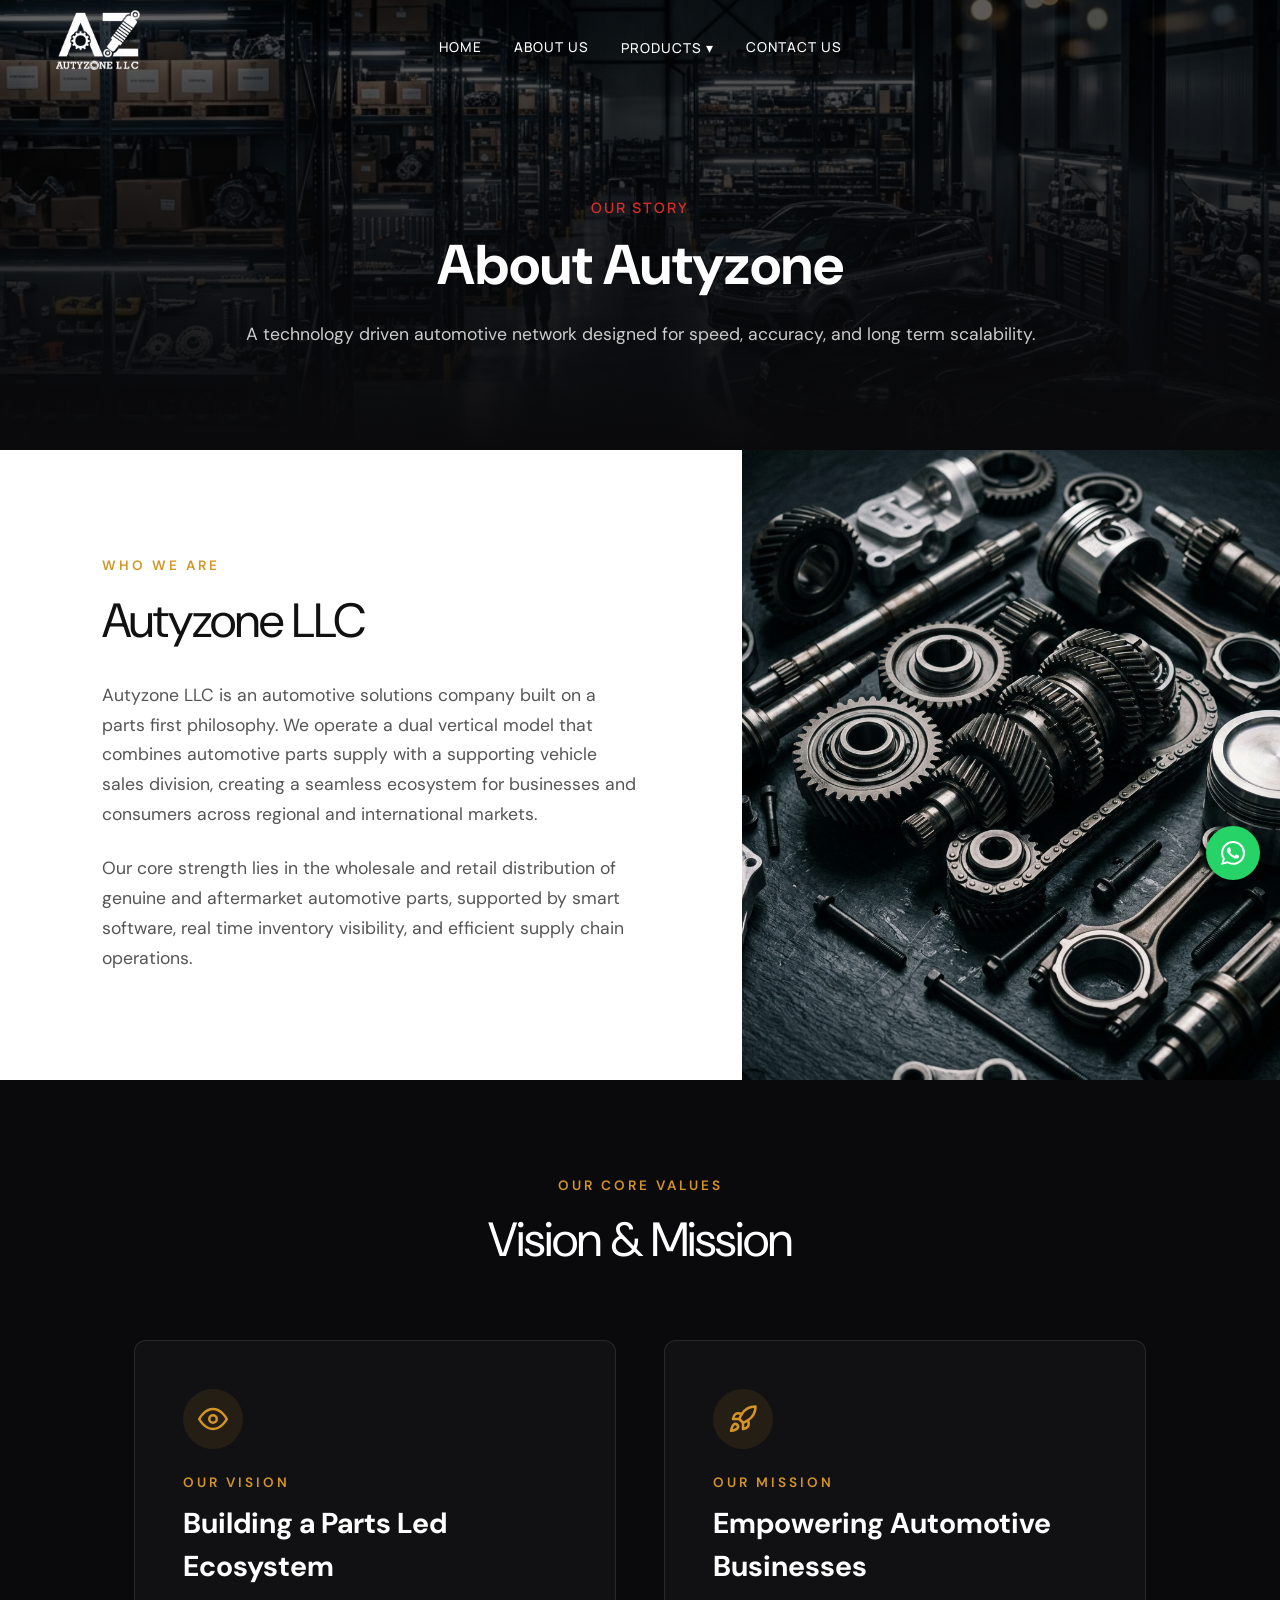
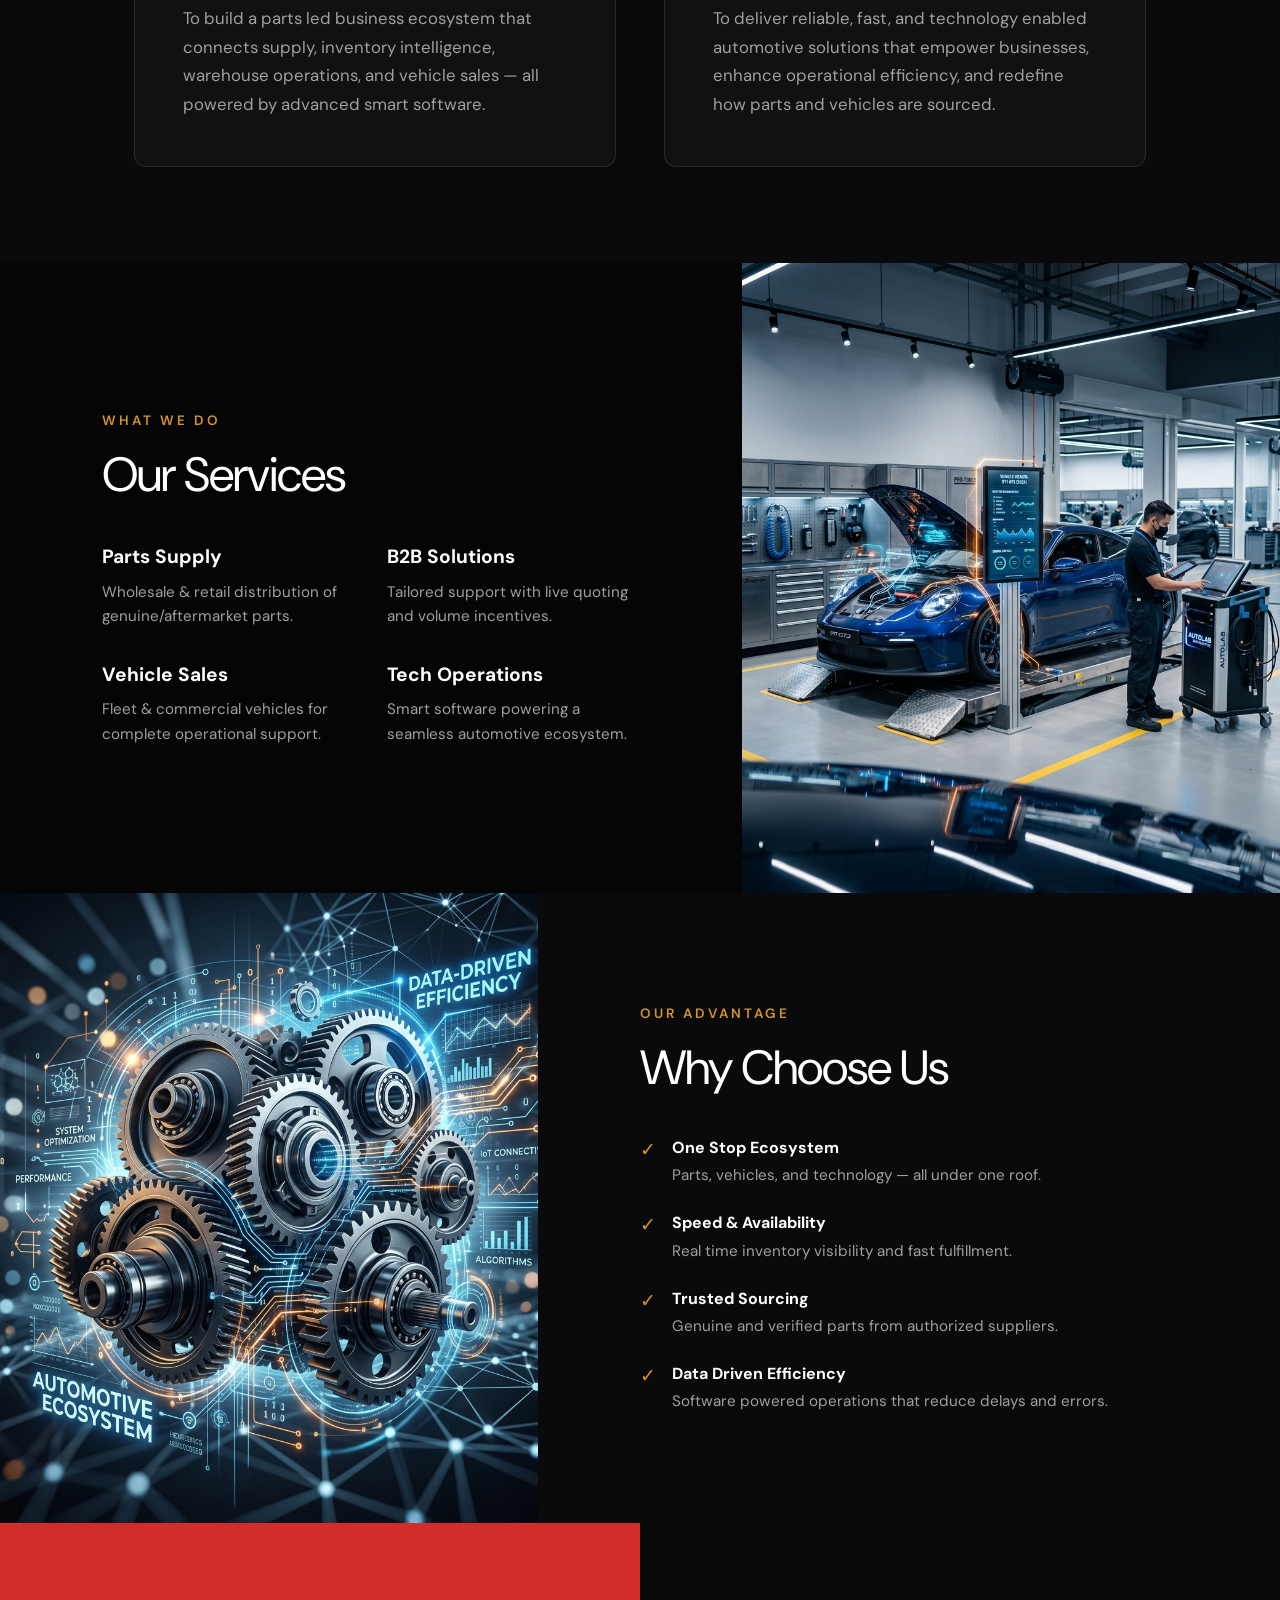
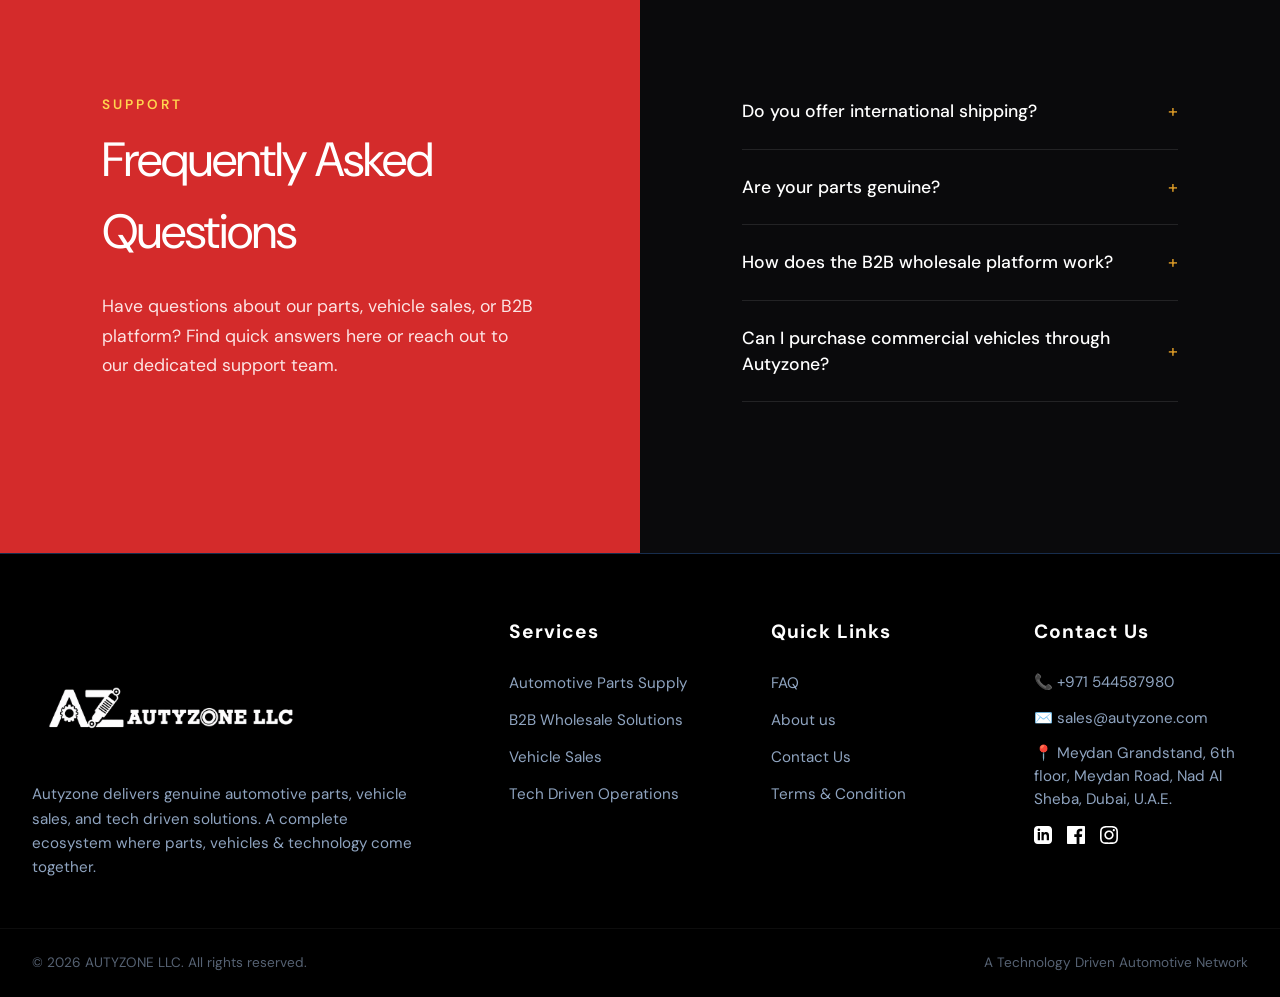
==== commit 1dec9bb3: "try to dolving threrror" ====
--- a/about.html
+++ b/about.html
@@ -61,37 +61,63 @@
   <main style="flex: 1; background: #050505; color: #fff;">
     
     <!-- 1. WHO WE ARE (Text Left, Image Right) -->
-    <section style="display: flex; flex-wrap: wrap; min-height: 70vh;">
+    <section style="display: flex; flex-wrap: wrap; min-height: 70vh; background: #ffffff;">
       <div style="flex: 1; min-width: 300px; padding: 6rem 8%; display: flex; flex-direction: column; justify-content: center;">
         <span style="color: #d49526; font-size: 0.85rem; font-weight: 600; letter-spacing: 3px; text-transform: uppercase; margin-bottom: 0.5rem;">WHO WE ARE</span>
-        <h2 style="font-family: var(--font-display, serif); font-size: 3rem; margin-bottom: 1.5rem; font-weight: 400; letter-spacing: -1px;">Autyzone LLC</h2>
-        <p style="color: #a0a0a0; font-size: 1.1rem; line-height: 1.7; margin-bottom: 1.5rem;">
+        <h2 style="font-family: var(--font-display, serif); font-size: 3rem; margin-bottom: 1.5rem; font-weight: 400; letter-spacing: -1px; color: #111;">Autyzone LLC</h2>
+        <p style="color: #555; font-size: 1.1rem; line-height: 1.7; margin-bottom: 1.5rem;">
           Autyzone LLC is an automotive solutions company built on a parts first philosophy. We operate a dual vertical model that combines automotive parts supply with a supporting vehicle sales division, creating a seamless ecosystem for businesses and consumers across regional and international markets.
         </p>
-        <p style="color: #a0a0a0; font-size: 1.1rem; line-height: 1.7;">
+        <p style="color: #555; font-size: 1.1rem; line-height: 1.7;">
           Our core strength lies in the wholesale and retail distribution of genuine and aftermarket automotive parts, supported by smart software, real time inventory visibility, and efficient supply chain operations.
         </p>
       </div>
       <div style="flex: 1; min-width: 300px; background: url('media/who_we_are_parts.png') center/cover no-repeat; min-height: 400px;"></div>
     </section>
 
-    <!-- 2. VISION & MISSION (Image Left, Text Right) -->
-    <section style="display: flex; flex-wrap: wrap-reverse; min-height: 70vh; background: #0a0a0c;">
-      <div style="flex: 1; min-width: 300px; background: url('media/vision_mission.png') center/cover no-repeat; min-height: 400px;"></div>
-      <div style="flex: 1; min-width: 300px; padding: 6rem 8%; display: flex; flex-direction: column; justify-content: center;">
-        <div style="margin-bottom: 3rem;">
-          <span style="color: #d49526; font-size: 0.85rem; font-weight: 600; letter-spacing: 3px; text-transform: uppercase; margin-bottom: 0.5rem; display: block;">OUR VISION</span>
-          <h3 style="font-family: var(--font-display, serif); font-size: 2rem; margin-bottom: 1rem; color: #fff;">Building a Parts Led Ecosystem</h3>
-          <p style="color: #a0a0a0; font-size: 1.1rem; line-height: 1.7;">
-            To build a parts led business ecosystem that connects supply, inventory intelligence, warehouse operations, and vehicle sales — all powered by advanced smart software.
-          </p>
-        </div>
-        <div>
-          <span style="color: #d49526; font-size: 0.85rem; font-weight: 600; letter-spacing: 3px; text-transform: uppercase; margin-bottom: 0.5rem; display: block;">OUR MISSION</span>
-          <h3 style="font-family: var(--font-display, serif); font-size: 2rem; margin-bottom: 1rem; color: #fff;">Empowering Automotive Businesses</h3>
-          <p style="color: #a0a0a0; font-size: 1.1rem; line-height: 1.7;">
-            To deliver reliable, fast, and technology enabled automotive solutions that empower businesses, enhance operational efficiency, and redefine how parts and vehicles are sourced.
-          </p>
+    <!-- 2. VISION & MISSION (Boxes with Icons) -->
+    <section style="padding: 6rem 8%; background: #0a0a0c;">
+      <div class="container" style="max-width: 1200px; margin: 0 auto;">
+        
+        <div style="text-align: center; margin-bottom: 4rem;">
+          <span style="color: #d49526; font-size: 0.85rem; font-weight: 600; letter-spacing: 3px; text-transform: uppercase; margin-bottom: 0.5rem; display: block;">OUR CORE VALUES</span>
+          <h2 style="font-family: var(--font-display, serif); font-size: 3rem; font-weight: 400; letter-spacing: -1px; color: #fff; margin: 0;">Vision & Mission</h2>
+        </div>
+
+        <div style="display: grid; grid-template-columns: repeat(auto-fit, minmax(350px, 1fr)); gap: 3rem;">
+          
+          <!-- VISION BOX -->
+          <div style="background: rgba(255,255,255,0.03); border: 1px solid rgba(255,255,255,0.1); border-radius: 12px; padding: 3rem; text-align: left; transition: all 0.4s ease; cursor: pointer; position: relative; overflow: hidden;" onmouseover="this.style.transform='translateY(-10px)'; this.style.boxShadow='0 20px 40px rgba(0,0,0,0.4)'; this.style.borderColor='rgba(212,149,38,0.5)';" onmouseout="this.style.transform='translateY(0)'; this.style.boxShadow='none'; this.style.borderColor='rgba(255,255,255,0.1)';">
+            <div style="width: 60px; height: 60px; background: rgba(212,149,38,0.1); border-radius: 50%; display: flex; align-items: center; justify-content: center; margin-bottom: 1.5rem;">
+              <svg width="30" height="30" viewBox="0 0 24 24" fill="none" stroke="#d49526" stroke-width="2" stroke-linecap="round" stroke-linejoin="round">
+                <path d="M1 12s4-8 11-8 11 8 11 8-4 8-11 8-11-8-11-8z"></path>
+                <circle cx="12" cy="12" r="3"></circle>
+              </svg>
+            </div>
+            <span style="color: #d49526; font-size: 0.85rem; font-weight: 600; letter-spacing: 3px; text-transform: uppercase; margin-bottom: 0.5rem; display: block;">OUR VISION</span>
+            <h3 style="font-family: var(--font-display, serif); font-size: 1.8rem; margin-bottom: 1rem; color: #fff;">Building a Parts Led Ecosystem</h3>
+            <p style="color: #a0a0a0; font-size: 1.05rem; line-height: 1.7;">
+              To build a parts led business ecosystem that connects supply, inventory intelligence, warehouse operations, and vehicle sales — all powered by advanced smart software.
+            </p>
+          </div>
+
+          <!-- MISSION BOX -->
+          <div style="background: rgba(255,255,255,0.03); border: 1px solid rgba(255,255,255,0.1); border-radius: 12px; padding: 3rem; text-align: left; transition: all 0.4s ease; cursor: pointer; position: relative; overflow: hidden;" onmouseover="this.style.transform='translateY(-10px)'; this.style.boxShadow='0 20px 40px rgba(0,0,0,0.4)'; this.style.borderColor='rgba(212,149,38,0.5)';" onmouseout="this.style.transform='translateY(0)'; this.style.boxShadow='none'; this.style.borderColor='rgba(255,255,255,0.1)';">
+            <div style="width: 60px; height: 60px; background: rgba(212,149,38,0.1); border-radius: 50%; display: flex; align-items: center; justify-content: center; margin-bottom: 1.5rem;">
+              <svg width="30" height="30" viewBox="0 0 24 24" fill="none" stroke="#d49526" stroke-width="2" stroke-linecap="round" stroke-linejoin="round">
+                <path d="M4.5 16.5c-1.5 1.26-2 5-2 5s3.74-.5 5-2c.71-.84.7-2.13-.09-2.91a2.18 2.18 0 0 0-2.91-.09z"></path>
+                <path d="m12 15-3-3a22 22 0 0 1 2-3.95A12.88 12.88 0 0 1 22 2c0 2.72-.78 7.5-6 11a22.35 22.35 0 0 1-4 2z"></path>
+                <path d="M9 12H4s.55-3.03 2-4c1.62-1.08 5 0 5 0"></path>
+                <path d="M12 15v5s3.03-.55 4-2c1.08-1.62 0-5 0-5"></path>
+              </svg>
+            </div>
+            <span style="color: #d49526; font-size: 0.85rem; font-weight: 600; letter-spacing: 3px; text-transform: uppercase; margin-bottom: 0.5rem; display: block;">OUR MISSION</span>
+            <h3 style="font-family: var(--font-display, serif); font-size: 1.8rem; margin-bottom: 1rem; color: #fff;">Empowering Automotive Businesses</h3>
+            <p style="color: #a0a0a0; font-size: 1.05rem; line-height: 1.7;">
+              To deliver reliable, fast, and technology enabled automotive solutions that empower businesses, enhance operational efficiency, and redefine how parts and vehicles are sourced.
+            </p>
+          </div>
+
         </div>
       </div>
     </section>
@@ -166,10 +192,10 @@
 
     <!-- 5. FAQ (Text Left, Accordion Right) -->
     <section style="display: flex; flex-wrap: wrap; min-height: 70vh;">
-      <div style="flex: 1; min-width: 300px; padding: 6rem 8%; display: flex; flex-direction: column; justify-content: center;">
-        <span style="color: #d49526; font-size: 0.85rem; font-weight: 600; letter-spacing: 3px; text-transform: uppercase; margin-bottom: 0.5rem;">SUPPORT</span>
-        <h2 style="font-family: var(--font-display, serif); font-size: 3rem; margin-bottom: 1.5rem; font-weight: 400; letter-spacing: -1px;">Frequently Asked Questions</h2>
-        <p style="color: #a0a0a0; font-size: 1.1rem; line-height: 1.7;">
+      <div style="flex: 1; min-width: 300px; padding: 6rem 8%; display: flex; flex-direction: column; justify-content: center; background-color: #d42b2b;">
+        <span style="color: #ffd54f; font-size: 0.85rem; font-weight: 600; letter-spacing: 3px; text-transform: uppercase; margin-bottom: 0.5rem;">SUPPORT</span>
+        <h2 style="font-family: var(--font-display, serif); font-size: 3rem; margin-bottom: 1.5rem; font-weight: 400; letter-spacing: -1px; color: #fff;">Frequently Asked Questions</h2>
+        <p style="color: #fce4e4; font-size: 1.1rem; line-height: 1.7;">
           Have questions about our parts, vehicle sales, or B2B platform? Find quick answers here or reach out to our dedicated support team.
         </p>
       </div>
@@ -235,7 +261,7 @@
     <div class="container footer-grid">
       <div class="footer-col brand-col">
         <div class="logo-area">
-          <img src="media/logo2.png" alt="Autyzone Logo" class="brand-logo-footer">
+          <img src="media/footerlogo.png" alt="Autyzone Logo" class="brand-logo-footer">
         </div>
         <p class="footer-desc">Autyzone delivers genuine automotive parts, vehicle sales, and tech driven solutions. A complete ecosystem where parts, vehicles & technology come together.</p>
         
@@ -269,18 +295,16 @@
           <li>📍 Meydan Grandstand, 6th floor, Meydan Road, Nad Al Sheba, Dubai, U.A.E.</li>
         </ul>
         <div class="social-links" style="margin-top: 15px; display: flex; gap: 15px;">
-          <a href="https://www.linkedin.com/in/autyzone-undefined-22055b412/" target="_blank" style="color: white; transition: color 0.3s;" onmouseover="this.style.color='#0a66c2'" onmouseout="this.style.color='white'" title="LinkedIn">
+          <a href="https://www.linkedIn.com/company/autyzone" target="_blank" style="color: white; transition: color 0.3s;" onmouseover="this.style.color='#0a66c2'" onmouseout="this.style.color='white'" title="LinkedIn">
             <svg width="18" height="18" viewBox="0 0 24 24" fill="currentColor"><path d="M19 0h-14c-2.761 0-5 2.239-5 5v14c0 2.761 2.239 5 5 5h14c2.762 0 5-2.239 5-5v-14c0-2.761-2.238-5-5-5zm-11 19h-3v-11h3v11zm-1.5-12.268c-.966 0-1.75-.79-1.75-1.764s.784-1.764 1.75-1.764 1.75.79 1.75 1.764-.783 1.764-1.75 1.764zm13.5 12.268h-3v-5.604c0-3.368-4-3.113-4 0v5.604h-3v-11h3v1.765c1.396-2.586 7-2.777 7 2.476v6.759z"/></svg>
           </a>
-          <a href="#" target="_blank" style="color: white; transition: color 0.3s;" onmouseover="this.style.color='#1877F2'" onmouseout="this.style.color='white'" title="Facebook">
+          <a href="https://www.facebook.com/autyzone" target="_blank" style="color: white; transition: color 0.3s;" onmouseover="this.style.color='#1877F2'" onmouseout="this.style.color='white'" title="Facebook">
             <svg width="18" height="18" viewBox="0 0 24 24" fill="currentColor"><path d="M22.675 0h-21.35c-.732 0-1.325.593-1.325 1.325v21.351c0 .731.593 1.324 1.325 1.324h11.495v-9.294h-3.128v-3.622h3.128v-2.671c0-3.1 1.893-4.788 4.659-4.788 1.325 0 2.463.099 2.795.143v3.24l-1.918.001c-1.504 0-1.795.715-1.795 1.763v2.312h3.587l-.467 3.622h-3.12v9.293h6.116c.73 0 1.323-.593 1.323-1.325v-21.35c0-.732-.593-1.325-1.325-1.325z"/></svg>
           </a>
-          <a href="#" target="_blank" style="color: white; transition: color 0.3s;" onmouseover="this.style.color='#E1306C'" onmouseout="this.style.color='white'" title="Instagram">
+          <a href="https://instagram.com/autyzone" target="_blank" style="color: white; transition: color 0.3s;" onmouseover="this.style.color='#E1306C'" onmouseout="this.style.color='white'" title="Instagram">
             <svg width="18" height="18" viewBox="0 0 24 24" fill="currentColor"><path d="M12 2.163c3.204 0 3.584.012 4.85.07 3.252.148 4.771 1.691 4.919 4.919.058 1.265.069 1.645.069 4.849 0 3.205-.012 3.584-.069 4.849-.149 3.225-1.664 4.771-4.919 4.919-1.266.058-1.644.07-4.85.07-3.204 0-3.584-.012-4.849-.07-3.26-.149-4.771-1.699-4.919-4.92-.058-1.265-.07-1.644-.07-4.849 0-3.204.013-3.583.07-4.849.149-3.227 1.664-4.771 4.919-4.919 1.266-.057 1.645-.069 4.849-.069zm0-2.163c-3.259 0-3.667.014-4.947.072-4.358.2-6.78 2.618-6.98 6.98-.059 1.281-.073 1.689-.073 4.948 0 3.259.014 3.668.072 4.948.2 4.358 2.618 6.78 6.98 6.98 1.281.058 1.689.072 4.948.072 3.259 0 3.668-.014 4.948-.072 4.354-.2 6.782-2.618 6.979-6.98.059-1.28.073-1.689.073-4.948 0-3.259-.014-3.667-.072-4.947-.196-4.354-2.617-6.78-6.979-6.98-1.281-.059-1.69-.073-4.949-.073zm0 5.838c-3.403 0-6.162 2.759-6.162 6.162s2.759 6.163 6.162 6.163 6.162-2.759 6.162-6.163c0-3.403-2.759-6.162-6.162-6.162zm0 10.162c-2.209 0-4-1.79-4-4 0-2.209 1.791-4 4-4s4 1.791 4 4c0 2.21-1.791 4-4 4zm6.406-11.845c-.796 0-1.441.645-1.441 1.44s.645 1.44 1.441 1.44c.795 0 1.439-.645 1.439-1.44s-.644-1.44-1.439-1.44z"/></svg>
           </a>
-          <a href="#" target="_blank" style="color: white; transition: color 0.3s;" onmouseover="this.style.color='#1DA1F2'" onmouseout="this.style.color='white'" title="X">
-            <svg width="18" height="18" viewBox="0 0 24 24" fill="currentColor"><path d="M18.244 2.25h3.308l-7.227 8.26 8.502 11.24H16.17l-5.214-6.817L4.99 21.75H1.68l7.73-8.835L1.254 2.25H8.08l4.713 6.231zm-1.161 17.52h1.833L7.084 4.126H5.117z"/></svg>
-          </a>
+          
         </div>
       </div>
     </div>
--- a/style.css
+++ b/style.css
@@ -139,13 +139,15 @@
 }
 
 .brand-logo-footer {
-  height: 120px;
+  height: 180px;
+  max-width: 100%;
   width: auto;
   object-fit: contain;
 }
 
 .nav-links {
   display: flex;
+  align-items: center;
   gap: 2rem;
   position: absolute;
   left: 50%;
@@ -1135,7 +1137,7 @@
 }
 
 .brand-col .logo-area {
-  margin-bottom: 1.5rem;
+  margin-bottom: -1rem;
 }
 
 .footer-desc {
@@ -1821,7 +1823,7 @@
 /* TESTIMONIAL SECTION */
 .testimonial-section {
   position: relative;
-  background-image: linear-gradient(90deg, rgba(12, 25, 56, 0.92) 0%, rgba(85, 12, 12, 0.92) 100%), url('media/testimonials.jpg');
+  background-image: linear-gradient(90deg, rgba(255, 255, 255, 0.92) 0%, rgba(240, 240, 245, 0.92) 100%), url('media/testimonials.jpg');
   background-size: cover;
   background-position: center;
   padding: 4rem 2rem;
@@ -1886,7 +1888,7 @@
 .testimonial-text {
   font-size: 1.15rem;
   line-height: 1.8;
-  color: rgba(255, 255, 255, 0.75);
+  color: rgba(0, 0, 0, 0.75);
   max-width: 550px;
   margin-top: 0.8rem;
 }
@@ -1896,7 +1898,7 @@
   font-size: 1.2rem;
   letter-spacing: 2px;
   text-transform: uppercase;
-  color: #fff;
+  color: #111;
   margin-bottom: 3rem;
 }
 
@@ -1915,14 +1917,14 @@
   transform: translate(-50%, -50%);
   width: 250px;
   height: 1px;
-  background: rgba(255, 255, 255, 0.15);
+  background: rgba(0, 0, 0, 0.15);
   z-index: 0;
 }
 
 .indicator-dot {
   width: 14px;
   height: 14px;
-  background: #dcdcdc;
+  background: #aaa;
   transform: rotate(45deg);
   cursor: pointer;
   position: relative;
@@ -2105,7 +2107,7 @@
 /* TESTIMONIAL SECTION */
 .testimonial-section {
   position: relative;
-  background-image: linear-gradient(90deg, rgba(12, 25, 56, 0.92) 0%, rgba(85, 12, 12, 0.92) 100%), url('media/testimonials.jpg');
+  background-image: linear-gradient(90deg, rgba(255, 255, 255, 0.92) 0%, rgba(240, 240, 245, 0.92) 100%), url('media/testimonials.jpg');
   background-size: cover;
   background-position: center;
   padding: 4rem 2rem;
@@ -2170,7 +2172,7 @@
 .testimonial-text {
   font-size: 1.15rem;
   line-height: 1.8;
-  color: rgba(255, 255, 255, 0.75);
+  color: rgba(0, 0, 0, 0.75);
   max-width: 550px;
   margin-top: 0.8rem;
 }
@@ -2180,7 +2182,7 @@
   font-size: 1.2rem;
   letter-spacing: 2px;
   text-transform: uppercase;
-  color: #fff;
+  color: #111;
   margin-bottom: 3rem;
 }
 
@@ -2199,14 +2201,14 @@
   transform: translate(-50%, -50%);
   width: 250px;
   height: 1px;
-  background: rgba(255, 255, 255, 0.15);
+  background: rgba(0, 0, 0, 0.15);
   z-index: 0;
 }
 
 .indicator-dot {
   width: 14px;
   height: 14px;
-  background: #dcdcdc;
+  background: #aaa;
   transform: rotate(45deg);
   cursor: pointer;
   position: relative;
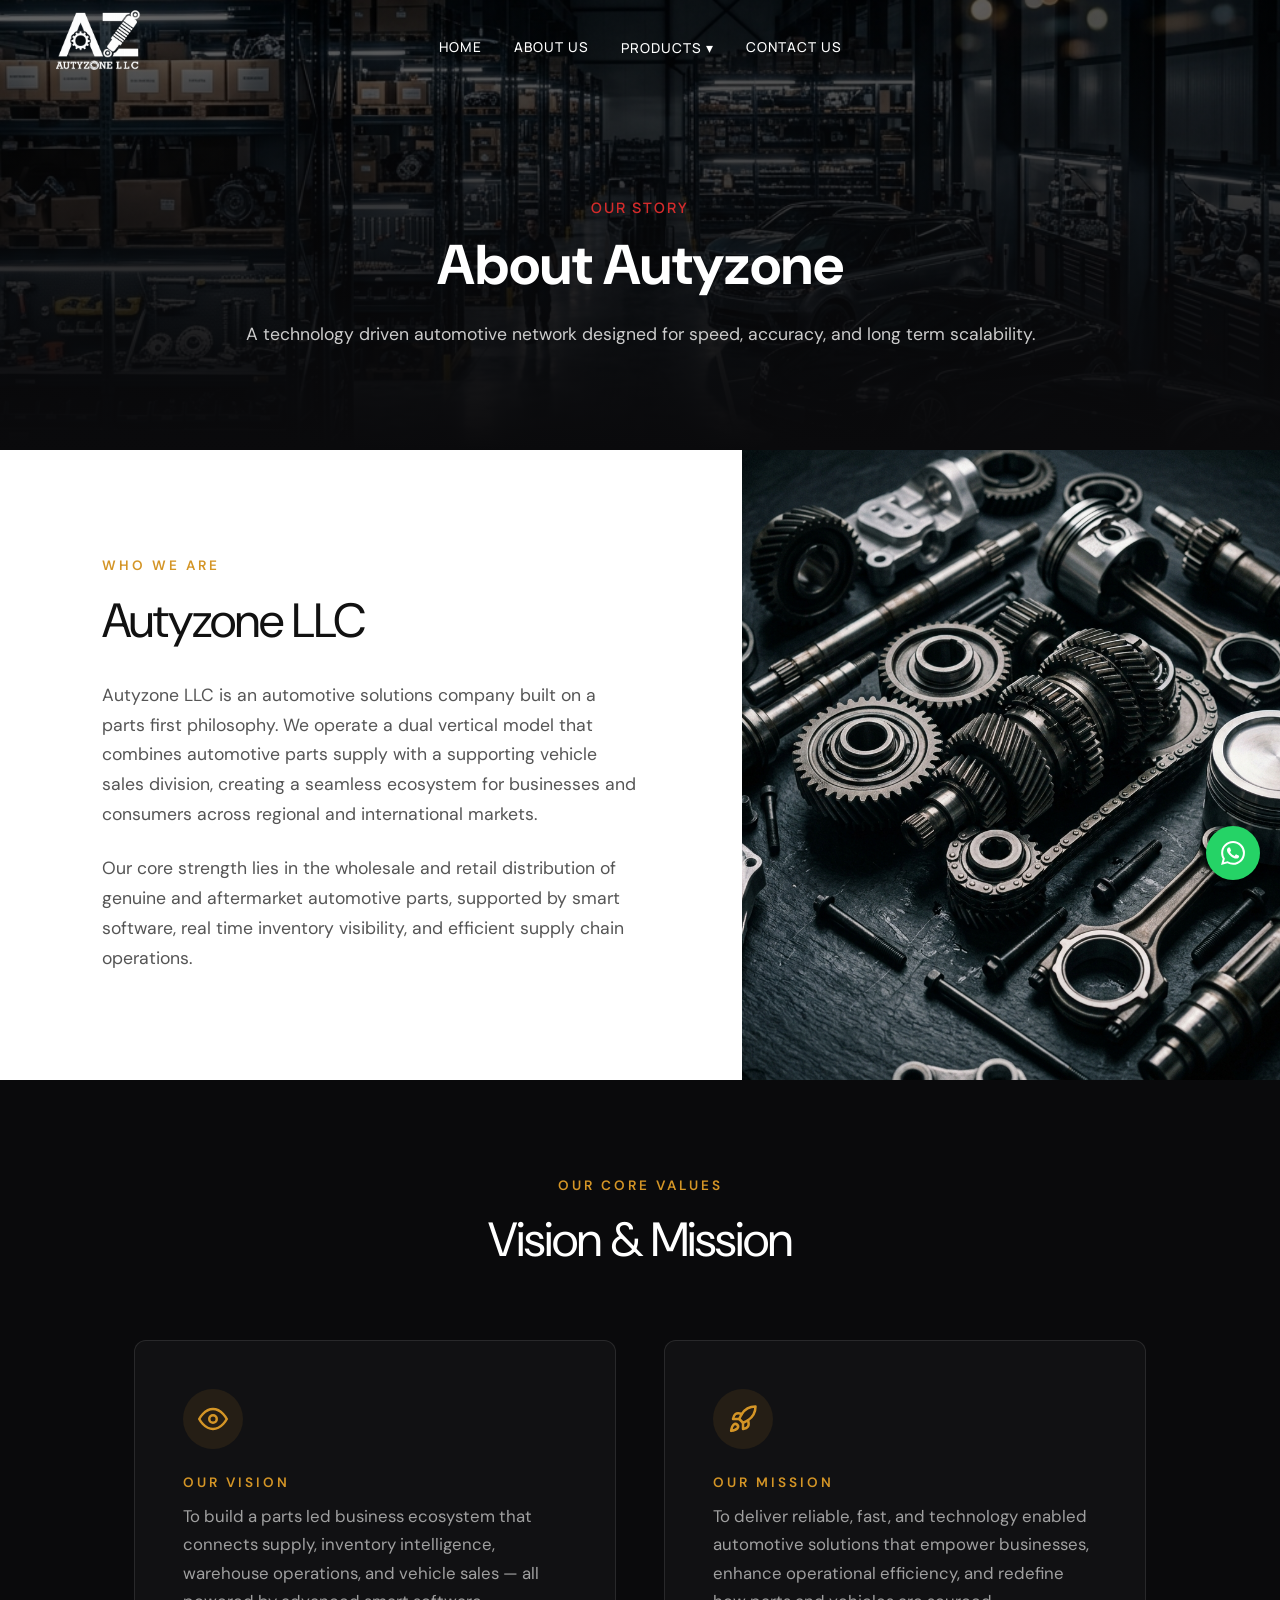
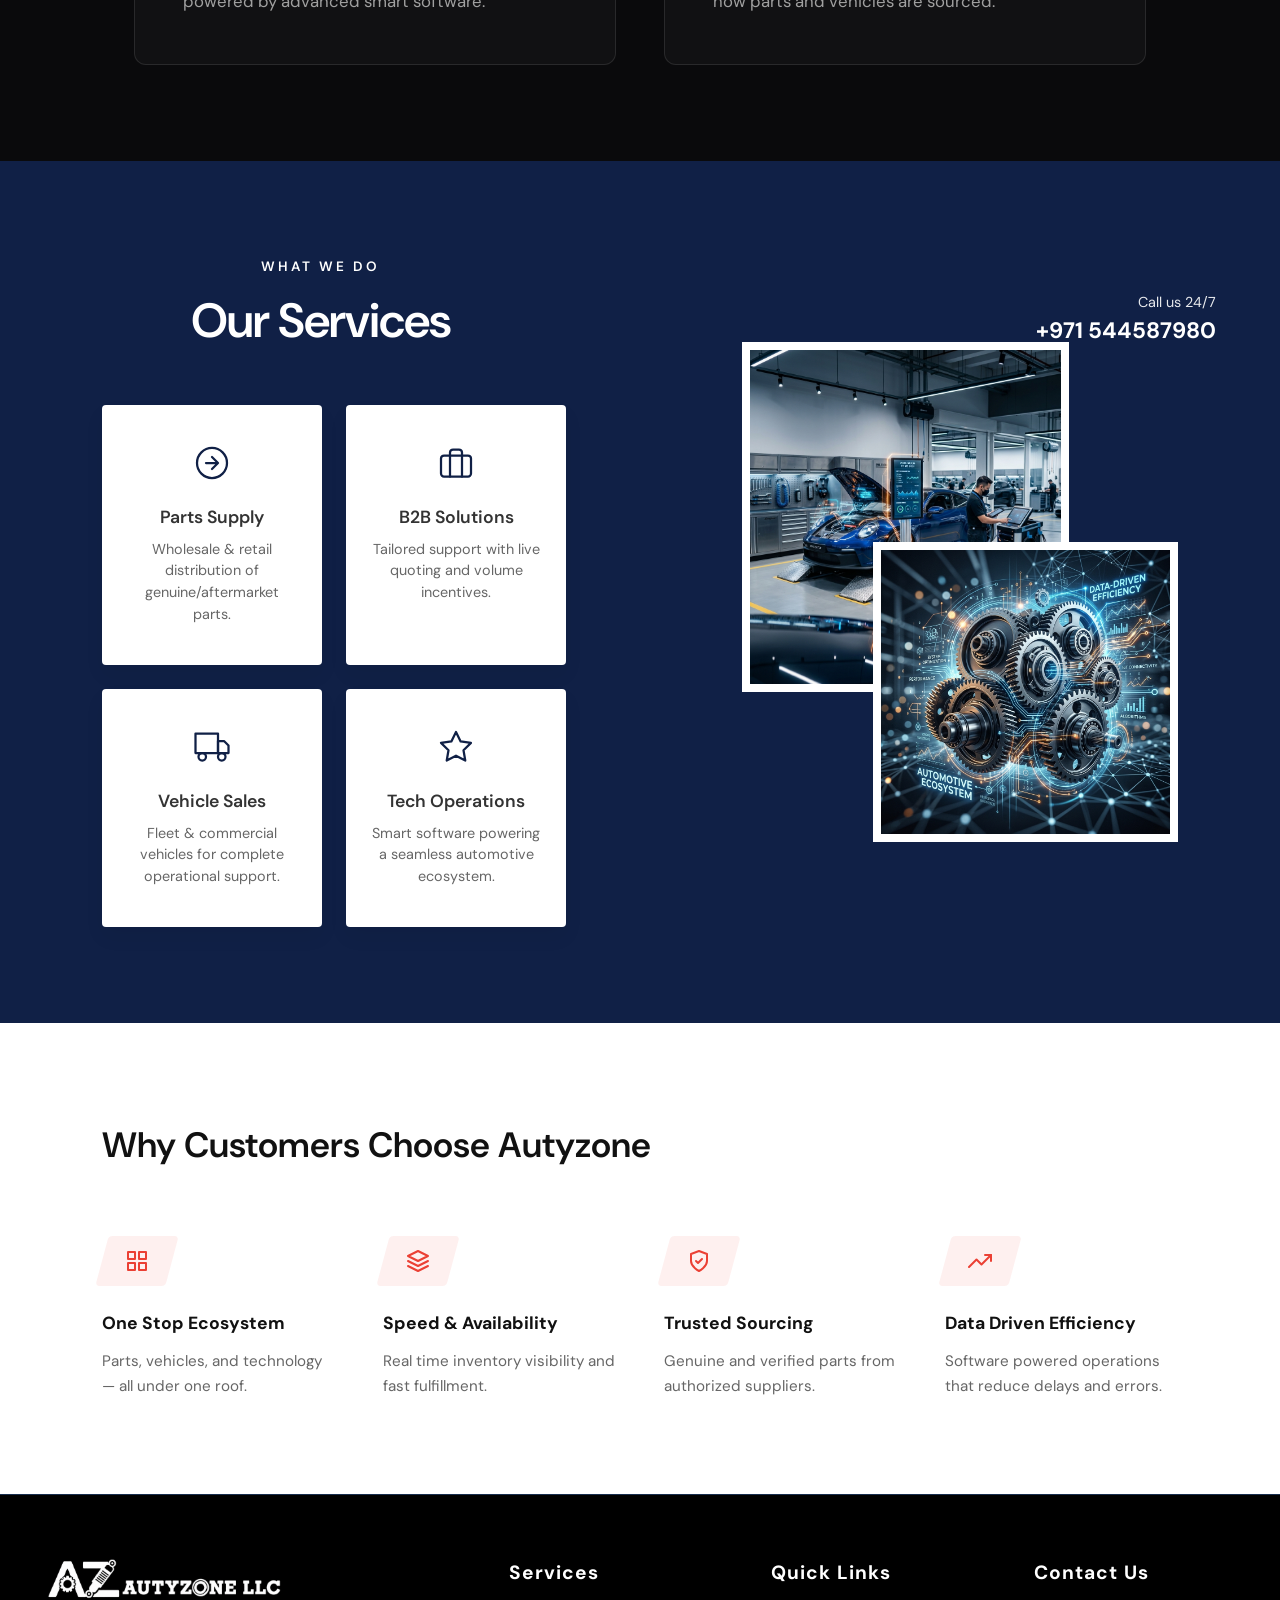
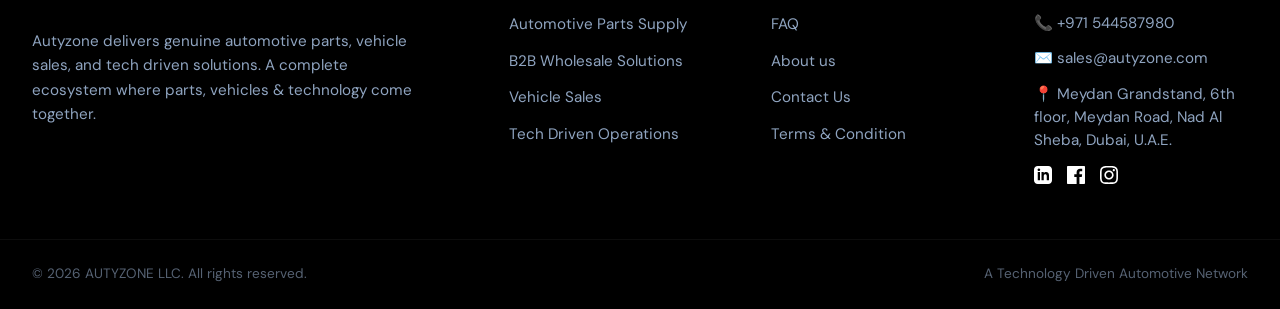
==== commit ae1d4872: "try 3" ====
--- a/about.html
+++ b/about.html
@@ -1,14 +1,18 @@
 <!DOCTYPE html>
 <html lang="en">
+
 <head>
   <meta charset="UTF-8">
   <meta name="viewport" content="width=device-width, initial-scale=1.0, maximum-scale=1.0, user-scalable=no">
   <title>About Us | AUTYZONE</title>
   <link rel="preconnect" href="https://fonts.googleapis.com">
   <link rel="preconnect" href="https://fonts.gstatic.com" crossorigin>
-  <link href="https://fonts.googleapis.com/css2?family=DM+Sans:opsz,wght@9..40,300;9..40,400;9..40,500;9..40,700&family=Manrope:wght@300;400;500;600;700&display=swap" rel="stylesheet">
+  <link
+    href="https://fonts.googleapis.com/css2?family=DM+Sans:opsz,wght@9..40,300;9..40,400;9..40,500;9..40,700&family=Manrope:wght@300;400;500;600;700&display=swap"
+    rel="stylesheet">
   <link rel="stylesheet" href="style.css">
 </head>
+
 <body style="display: flex; flex-direction: column; min-height: 100vh;">
 
   <!-- STICKY HEADER / NAV -->
@@ -17,9 +21,10 @@
       <div class="logo-area">
         <a href="index.html"><img src="media/logo2.png" alt="Autyzone Logo" class="brand-logo"></a>
       </div>
-      
+
       <button class="mobile-menu-btn" onclick="this.parentElement.classList.toggle('active')">
-        <svg width="28" height="28" viewBox="0 0 24 24" fill="none" stroke="currentColor" stroke-width="2" stroke-linecap="round" stroke-linejoin="round">
+        <svg width="28" height="28" viewBox="0 0 24 24" fill="none" stroke="currentColor" stroke-width="2"
+          stroke-linecap="round" stroke-linejoin="round">
           <line x1="3" y1="12" x2="21" y2="12"></line>
           <line x1="3" y1="6" x2="21" y2="6"></line>
           <line x1="3" y1="18" x2="21" y2="18"></line>
@@ -43,11 +48,13 @@
   </header>
 
   <!-- PAGE BANNER (HERO) -->
-  <section class="page-banner" style="background-image: linear-gradient(to bottom, rgba(0, 0, 0, 0.6) 0%, rgba(10, 10, 12, 1) 100%), url('media/about_hero.png'); background-size: cover; background-position: center; min-height: 50vh; display: flex; align-items: center; justify-content: center; padding-top: 95px; text-align: center;">
+  <section class="page-banner"
+    style="background-image: linear-gradient(to bottom, rgba(0, 0, 0, 0.6) 0%, rgba(10, 10, 12, 1) 100%), url('media/about_hero.png'); background-size: cover; background-position: center; min-height: 50vh; display: flex; align-items: center; justify-content: center; padding-top: 95px; text-align: center;">
     <div class="container">
       <div style="max-width: 900px; margin: 0 auto;">
         <span class="eyebrow" style="margin-bottom: 1rem; display: block;">OUR STORY</span>
-        <h1 style="font-size: 3.5rem; color: white; font-family: var(--font-body); font-weight: 700; line-height: 1.1; margin-bottom: 1.5rem;">
+        <h1
+          style="font-size: 3.5rem; color: white; font-family: var(--font-body); font-weight: 700; line-height: 1.1; margin-bottom: 1.5rem;">
           About Autyzone
         </h1>
         <p style="font-size: 1.1rem; color: #ccc; line-height: 1.6;">
@@ -59,62 +66,113 @@
 
   <!-- MAIN CONTENT AREA -->
   <main style="flex: 1; background: #050505; color: #fff;">
-    
+
     <!-- 1. WHO WE ARE (Text Left, Image Right) -->
     <section style="display: flex; flex-wrap: wrap; min-height: 70vh; background: #ffffff;">
-      <div style="flex: 1; min-width: 300px; padding: 6rem 8%; display: flex; flex-direction: column; justify-content: center;">
-        <span style="color: #d49526; font-size: 0.85rem; font-weight: 600; letter-spacing: 3px; text-transform: uppercase; margin-bottom: 0.5rem;">WHO WE ARE</span>
-        <h2 style="font-family: var(--font-display, serif); font-size: 3rem; margin-bottom: 1.5rem; font-weight: 400; letter-spacing: -1px; color: #111;">Autyzone LLC</h2>
+      <div
+        style="flex: 1; min-width: 300px; padding: 6rem 8%; display: flex; flex-direction: column; justify-content: center;">
+        <span
+          style="color: #d49526; font-size: 0.85rem; font-weight: 600; letter-spacing: 3px; text-transform: uppercase; margin-bottom: 0.5rem;">WHO
+          WE ARE</span>
+        <h2
+          style="font-family: var(--font-display, serif); font-size: 3rem; margin-bottom: 1.5rem; font-weight: 400; letter-spacing: -1px; color: #111;">
+          Autyzone LLC</h2>
         <p style="color: #555; font-size: 1.1rem; line-height: 1.7; margin-bottom: 1.5rem;">
-          Autyzone LLC is an automotive solutions company built on a parts first philosophy. We operate a dual vertical model that combines automotive parts supply with a supporting vehicle sales division, creating a seamless ecosystem for businesses and consumers across regional and international markets.
+          Autyzone LLC is an automotive solutions company built on a parts first philosophy. We operate a dual vertical
+          model that combines automotive parts supply with a supporting vehicle sales division, creating a seamless
+          ecosystem for businesses and consumers across regional and international markets.
         </p>
         <p style="color: #555; font-size: 1.1rem; line-height: 1.7;">
-          Our core strength lies in the wholesale and retail distribution of genuine and aftermarket automotive parts, supported by smart software, real time inventory visibility, and efficient supply chain operations.
+          Our core strength lies in the wholesale and retail distribution of genuine and aftermarket automotive parts,
+          supported by smart software, real time inventory visibility, and efficient supply chain operations.
         </p>
       </div>
-      <div style="flex: 1; min-width: 300px; background: url('media/who_we_are_parts.png') center/cover no-repeat; min-height: 400px;"></div>
+      <div
+        style="flex: 1; min-width: 300px; background: url('media/who_we_are_parts.png') center/cover no-repeat; min-height: 400px;">
+      </div>
     </section>
 
     <!-- 2. VISION & MISSION (Boxes with Icons) -->
     <section style="padding: 6rem 8%; background: #0a0a0c;">
       <div class="container" style="max-width: 1200px; margin: 0 auto;">
-        
+
         <div style="text-align: center; margin-bottom: 4rem;">
-          <span style="color: #d49526; font-size: 0.85rem; font-weight: 600; letter-spacing: 3px; text-transform: uppercase; margin-bottom: 0.5rem; display: block;">OUR CORE VALUES</span>
-          <h2 style="font-family: var(--font-display, serif); font-size: 3rem; font-weight: 400; letter-spacing: -1px; color: #fff; margin: 0;">Vision & Mission</h2>
-        </div>
-
-        <div style="display: grid; grid-template-columns: repeat(auto-fit, minmax(350px, 1fr)); gap: 3rem;">
-          
+          <span
+            style="color: #d49526; font-size: 0.85rem; font-weight: 600; letter-spacing: 3px; text-transform: uppercase; margin-bottom: 0.5rem; display: block;">OUR
+            CORE VALUES</span>
+          <h2
+            style="font-family: var(--font-display, serif); font-size: 3rem; font-weight: 400; letter-spacing: -1px; color: #fff; margin: 0;">
+            Vision & Mission</h2>
+        </div>
+        <style>
+          .vm-box {
+            text-align: left;
+            padding: 3rem !important;
+          }
+
+          .vm-icon {
+            margin: 0 0 1.5rem 0;
+          }
+
+          @media (max-width: 768px) {
+            .vm-box {
+              text-align: center !important;
+              padding: 2rem 1.5rem !important;
+            }
+
+            .vm-icon {
+              margin: 0 auto 1.5rem auto !important;
+            }
+          }
+        </style>
+        <div style="display: grid; grid-template-columns: repeat(auto-fit, minmax(280px, 1fr)); gap: 3rem;">
+
           <!-- VISION BOX -->
-          <div style="background: rgba(255,255,255,0.03); border: 1px solid rgba(255,255,255,0.1); border-radius: 12px; padding: 3rem; text-align: left; transition: all 0.4s ease; cursor: pointer; position: relative; overflow: hidden;" onmouseover="this.style.transform='translateY(-10px)'; this.style.boxShadow='0 20px 40px rgba(0,0,0,0.4)'; this.style.borderColor='rgba(212,149,38,0.5)';" onmouseout="this.style.transform='translateY(0)'; this.style.boxShadow='none'; this.style.borderColor='rgba(255,255,255,0.1)';">
-            <div style="width: 60px; height: 60px; background: rgba(212,149,38,0.1); border-radius: 50%; display: flex; align-items: center; justify-content: center; margin-bottom: 1.5rem;">
-              <svg width="30" height="30" viewBox="0 0 24 24" fill="none" stroke="#d49526" stroke-width="2" stroke-linecap="round" stroke-linejoin="round">
+          <div class="vm-box"
+            style="background: rgba(255,255,255,0.03); border: 1px solid rgba(255,255,255,0.1); border-radius: 12px; padding: 3rem; transition: all 0.4s ease; cursor: pointer; position: relative; overflow: hidden;"
+            onmouseover="this.style.transform='translateY(-10px)'; this.style.boxShadow='0 20px 40px rgba(0,0,0,0.4)'; this.style.borderColor='rgba(212,149,38,0.5)';"
+            onmouseout="this.style.transform='translateY(0)'; this.style.boxShadow='none'; this.style.borderColor='rgba(255,255,255,0.1)';">
+            <div class="vm-icon"
+              style="width: 60px; height: 60px; background: rgba(212,149,38,0.1); border-radius: 50%; display: flex; align-items: center; justify-content: center;">
+              <svg width="30" height="30" viewBox="0 0 24 24" fill="none" stroke="#d49526" stroke-width="2"
+                stroke-linecap="round" stroke-linejoin="round">
                 <path d="M1 12s4-8 11-8 11 8 11 8-4 8-11 8-11-8-11-8z"></path>
                 <circle cx="12" cy="12" r="3"></circle>
               </svg>
             </div>
-            <span style="color: #d49526; font-size: 0.85rem; font-weight: 600; letter-spacing: 3px; text-transform: uppercase; margin-bottom: 0.5rem; display: block;">OUR VISION</span>
-            <h3 style="font-family: var(--font-display, serif); font-size: 1.8rem; margin-bottom: 1rem; color: #fff;">Building a Parts Led Ecosystem</h3>
+            <span
+              style="color: #d49526; font-size: 0.85rem; font-weight: 600; letter-spacing: 3px; text-transform: uppercase; margin-bottom: 0.5rem; display: block;">OUR
+              VISION</span>
             <p style="color: #a0a0a0; font-size: 1.05rem; line-height: 1.7;">
-              To build a parts led business ecosystem that connects supply, inventory intelligence, warehouse operations, and vehicle sales — all powered by advanced smart software.
+              To build a parts led business ecosystem that connects supply, inventory intelligence, warehouse
+              operations, and vehicle sales — all powered by advanced smart software.
             </p>
           </div>
 
           <!-- MISSION BOX -->
-          <div style="background: rgba(255,255,255,0.03); border: 1px solid rgba(255,255,255,0.1); border-radius: 12px; padding: 3rem; text-align: left; transition: all 0.4s ease; cursor: pointer; position: relative; overflow: hidden;" onmouseover="this.style.transform='translateY(-10px)'; this.style.boxShadow='0 20px 40px rgba(0,0,0,0.4)'; this.style.borderColor='rgba(212,149,38,0.5)';" onmouseout="this.style.transform='translateY(0)'; this.style.boxShadow='none'; this.style.borderColor='rgba(255,255,255,0.1)';">
-            <div style="width: 60px; height: 60px; background: rgba(212,149,38,0.1); border-radius: 50%; display: flex; align-items: center; justify-content: center; margin-bottom: 1.5rem;">
-              <svg width="30" height="30" viewBox="0 0 24 24" fill="none" stroke="#d49526" stroke-width="2" stroke-linecap="round" stroke-linejoin="round">
-                <path d="M4.5 16.5c-1.5 1.26-2 5-2 5s3.74-.5 5-2c.71-.84.7-2.13-.09-2.91a2.18 2.18 0 0 0-2.91-.09z"></path>
-                <path d="m12 15-3-3a22 22 0 0 1 2-3.95A12.88 12.88 0 0 1 22 2c0 2.72-.78 7.5-6 11a22.35 22.35 0 0 1-4 2z"></path>
+          <div class="vm-box"
+            style="background: rgba(255,255,255,0.03); border: 1px solid rgba(255,255,255,0.1); border-radius: 12px; padding: 3rem; transition: all 0.4s ease; cursor: pointer; position: relative; overflow: hidden;"
+            onmouseover="this.style.transform='translateY(-10px)'; this.style.boxShadow='0 20px 40px rgba(0,0,0,0.4)'; this.style.borderColor='rgba(212,149,38,0.5)';"
+            onmouseout="this.style.transform='translateY(0)'; this.style.boxShadow='none'; this.style.borderColor='rgba(255,255,255,0.1)';">
+            <div class="vm-icon"
+              style="width: 60px; height: 60px; background: rgba(212,149,38,0.1); border-radius: 50%; display: flex; align-items: center; justify-content: center;">
+              <svg width="30" height="30" viewBox="0 0 24 24" fill="none" stroke="#d49526" stroke-width="2"
+                stroke-linecap="round" stroke-linejoin="round">
+                <path d="M4.5 16.5c-1.5 1.26-2 5-2 5s3.74-.5 5-2c.71-.84.7-2.13-.09-2.91a2.18 2.18 0 0 0-2.91-.09z">
+                </path>
+                <path
+                  d="m12 15-3-3a22 22 0 0 1 2-3.95A12.88 12.88 0 0 1 22 2c0 2.72-.78 7.5-6 11a22.35 22.35 0 0 1-4 2z">
+                </path>
                 <path d="M9 12H4s.55-3.03 2-4c1.62-1.08 5 0 5 0"></path>
                 <path d="M12 15v5s3.03-.55 4-2c1.08-1.62 0-5 0-5"></path>
               </svg>
             </div>
-            <span style="color: #d49526; font-size: 0.85rem; font-weight: 600; letter-spacing: 3px; text-transform: uppercase; margin-bottom: 0.5rem; display: block;">OUR MISSION</span>
-            <h3 style="font-family: var(--font-display, serif); font-size: 1.8rem; margin-bottom: 1rem; color: #fff;">Empowering Automotive Businesses</h3>
+            <span
+              style="color: #d49526; font-size: 0.85rem; font-weight: 600; letter-spacing: 3px; text-transform: uppercase; margin-bottom: 0.5rem; display: block;">OUR
+              MISSION</span>
             <p style="color: #a0a0a0; font-size: 1.05rem; line-height: 1.7;">
-              To deliver reliable, fast, and technology enabled automotive solutions that empower businesses, enhance operational efficiency, and redefine how parts and vehicles are sourced.
+              To deliver reliable, fast, and technology enabled automotive solutions that empower businesses, enhance
+              operational efficiency, and redefine how parts and vehicles are sourced.
             </p>
           </div>
 
@@ -122,137 +180,180 @@
       </div>
     </section>
 
-    <!-- 3. OUR SERVICES (Text Left, Image Right) -->
-    <section style="display: flex; flex-wrap: wrap; min-height: 70vh;">
-      <div style="flex: 1; min-width: 300px; padding: 6rem 8%; display: flex; flex-direction: column; justify-content: center;">
-        <span style="color: #d49526; font-size: 0.85rem; font-weight: 600; letter-spacing: 3px; text-transform: uppercase; margin-bottom: 0.5rem;">WHAT WE DO</span>
-        <h2 style="font-family: var(--font-display, serif); font-size: 3rem; margin-bottom: 2rem; font-weight: 400; letter-spacing: -1px;">Our Services</h2>
-        
-        <div style="display: grid; grid-template-columns: 1fr 1fr; gap: 2rem;">
-          <div>
-            <h4 style="color: #fff; font-size: 1.2rem; margin-bottom: 0.5rem;">Parts Supply</h4>
-            <p style="color: #a0a0a0; font-size: 0.95rem; line-height: 1.6;">Wholesale & retail distribution of genuine/aftermarket parts.</p>
-          </div>
-          <div>
-            <h4 style="color: #fff; font-size: 1.2rem; margin-bottom: 0.5rem;">B2B Solutions</h4>
-            <p style="color: #a0a0a0; font-size: 0.95rem; line-height: 1.6;">Tailored support with live quoting and volume incentives.</p>
-          </div>
-          <div>
-            <h4 style="color: #fff; font-size: 1.2rem; margin-bottom: 0.5rem;">Vehicle Sales</h4>
-            <p style="color: #a0a0a0; font-size: 0.95rem; line-height: 1.6;">Fleet & commercial vehicles for complete operational support.</p>
-          </div>
-          <div>
-            <h4 style="color: #fff; font-size: 1.2rem; margin-bottom: 0.5rem;">Tech Operations</h4>
-            <p style="color: #a0a0a0; font-size: 0.95rem; line-height: 1.6;">Smart software powering a seamless automotive ecosystem.</p>
-          </div>
-        </div>
-      </div>
-      <div style="flex: 1; min-width: 300px; background: url('media/about_services.png') center/cover no-repeat; min-height: 400px;"></div>
+    <!-- 3. OUR SERVICES (Blue Grid Layout) -->
+    <section
+      style="display: flex; flex-wrap: wrap; background: #102046; color: #fff; min-height: 70vh; position: relative;">
+
+      <!-- Left Content -->
+      <div
+        style="flex: 1; min-width: 300px; padding: 6rem 8%; display: flex; flex-direction: column; justify-content: center;">
+        <span
+          style="color: #fff; font-size: 0.85rem; font-weight: 600; letter-spacing: 3px; text-transform: uppercase; margin-bottom: 0.5rem; text-align: center;">WHAT
+          WE DO</span>
+        <h2
+          style="font-family: var(--font-display, serif); font-size: 3rem; margin-bottom: 3rem; font-weight: 600; letter-spacing: -1px; text-align: center;">
+          Our Services</h2>
+
+        <div
+          style="display: grid; grid-template-columns: repeat(auto-fit, minmax(220px, 1fr)); gap: 1.5rem; max-width: 700px; margin: 0 auto;">
+
+          <!-- Box 1 -->
+          <div
+            style="background: #fff; color: #333; padding: 2.5rem 1.5rem; text-align: center; box-shadow: 0 10px 20px rgba(0,0,0,0.05); border-radius: 4px; transition: transform 0.3s ease;"
+            onmouseover="this.style.transform='translateY(-5px)'" onmouseout="this.style.transform='translateY(0)'">
+            <svg width="36" height="36" viewBox="0 0 24 24" fill="none" stroke="#102046" stroke-width="1.5"
+              stroke-linecap="round" stroke-linejoin="round" style="margin-bottom: 1rem;">
+              <circle cx="12" cy="12" r="10"></circle>
+              <path d="M12 8l4 4-4 4M8 12h8"></path>
+            </svg>
+            <h4 style="font-size: 1.1rem; font-weight: 600; margin-bottom: 0.5rem;">Parts Supply</h4>
+            <p style="font-size: 0.9rem; color: #666; margin: 0; line-height: 1.5;">Wholesale & retail distribution of
+              genuine/aftermarket parts.</p>
+          </div>
+
+          <!-- Box 2 -->
+          <div
+            style="background: #fff; color: #333; padding: 2.5rem 1.5rem; text-align: center; box-shadow: 0 10px 20px rgba(0,0,0,0.05); border-radius: 4px; transition: transform 0.3s ease;"
+            onmouseover="this.style.transform='translateY(-5px)'" onmouseout="this.style.transform='translateY(0)'">
+            <svg width="36" height="36" viewBox="0 0 24 24" fill="none" stroke="#102046" stroke-width="1.5"
+              stroke-linecap="round" stroke-linejoin="round" style="margin-bottom: 1rem;">
+              <rect x="2" y="7" width="20" height="14" rx="2" ry="2"></rect>
+              <path d="M16 21V5a2 2 0 0 0-2-2h-4a2 2 0 0 0-2 2v16"></path>
+            </svg>
+            <h4 style="font-size: 1.1rem; font-weight: 600; margin-bottom: 0.5rem;">B2B Solutions</h4>
+            <p style="font-size: 0.9rem; color: #666; margin: 0; line-height: 1.5;">Tailored support with live quoting
+              and volume incentives.</p>
+          </div>
+
+          <!-- Box 3 -->
+          <div
+            style="background: #fff; color: #333; padding: 2.5rem 1.5rem; text-align: center; box-shadow: 0 10px 20px rgba(0,0,0,0.05); border-radius: 4px; transition: transform 0.3s ease;"
+            onmouseover="this.style.transform='translateY(-5px)'" onmouseout="this.style.transform='translateY(0)'">
+            <svg width="36" height="36" viewBox="0 0 24 24" fill="none" stroke="#102046" stroke-width="1.5"
+              stroke-linecap="round" stroke-linejoin="round" style="margin-bottom: 1rem;">
+              <rect x="1" y="3" width="15" height="13"></rect>
+              <polygon points="16 8 20 8 23 11 23 16 16 16 16 8"></polygon>
+              <circle cx="5.5" cy="18.5" r="2.5"></circle>
+              <circle cx="18.5" cy="18.5" r="2.5"></circle>
+            </svg>
+            <h4 style="font-size: 1.1rem; font-weight: 600; margin-bottom: 0.5rem;">Vehicle Sales</h4>
+            <p style="font-size: 0.9rem; color: #666; margin: 0; line-height: 1.5;">Fleet & commercial vehicles for
+              complete operational support.</p>
+          </div>
+
+          <!-- Box 4 -->
+          <div
+            style="background: #fff; color: #333; padding: 2.5rem 1.5rem; text-align: center; box-shadow: 0 10px 20px rgba(0,0,0,0.05); border-radius: 4px; transition: transform 0.3s ease;"
+            onmouseover="this.style.transform='translateY(-5px)'" onmouseout="this.style.transform='translateY(0)'">
+            <svg width="36" height="36" viewBox="0 0 24 24" fill="none" stroke="#102046" stroke-width="1.5"
+              stroke-linecap="round" stroke-linejoin="round" style="margin-bottom: 1rem;">
+              <path d="M12 2l3.09 6.26L22 9.27l-5 4.87 1.18 6.88L12 17.77l-6.18 3.25L7 14.14 2 9.27l6.91-1.01L12 2z">
+              </path>
+            </svg>
+            <h4 style="font-size: 1.1rem; font-weight: 600; margin-bottom: 0.5rem;">Tech Operations</h4>
+            <p style="font-size: 0.9rem; color: #666; margin: 0; line-height: 1.5;">Smart software powering a seamless
+              automotive ecosystem.</p>
+          </div>
+
+        </div>
+      </div>
+
+      <!-- Right Content (Images) -->
+      <div
+        style="flex: 1; min-width: 300px; padding: 6rem 8%; display: flex; align-items: center; justify-content: center; position: relative;">
+        <div style="position: absolute; top: 15%; right: 10%; z-index: 10; text-align: right; color: #fff;">
+          <span style="font-size: 0.9rem; opacity: 0.9;">Call us 24/7</span>
+          <h3 style="font-size: 1.4rem; font-weight: 700; margin: 0;">+971 544587980</h3>
+        </div>
+
+        <div style="position: relative; width: 100%; max-width: 450px; height: 500px;">
+          <!-- Main Image -->
+          <img src="media/about_services.png" alt="Company Overview"
+            style="width: 75%; height: 350px; object-fit: cover; border: 8px solid #fff; position: absolute; top: 0; left: 0; z-index: 1;">
+
+          <!-- Overlapping Image -->
+          <img src="media/about_why_us.png" alt="Workshop"
+            style="width: 70%; height: 300px; object-fit: cover; border: 8px solid #fff; position: absolute; bottom: 0; right: 0; z-index: 2;">
+        </div>
+      </div>
     </section>
 
-    <!-- 4. WHY CHOOSE US (Image Left, Text Right) -->
-    <section style="display: flex; flex-wrap: wrap-reverse; min-height: 70vh; background: #0a0a0c;">
-      <div style="flex: 1; min-width: 300px; background: url('media/about_why_us.png') center/cover no-repeat; min-height: 400px;"></div>
-      <div style="flex: 1; min-width: 300px; padding: 6rem 8%; display: flex; flex-direction: column; justify-content: center;">
-        <span style="color: #d49526; font-size: 0.85rem; font-weight: 600; letter-spacing: 3px; text-transform: uppercase; margin-bottom: 0.5rem;">OUR ADVANTAGE</span>
-        <h2 style="font-family: var(--font-display, serif); font-size: 3rem; margin-bottom: 2rem; font-weight: 400; letter-spacing: -1px;">Why Choose Us</h2>
-        
-        <ul style="list-style: none; padding: 0; margin: 0; display: flex; flex-direction: column; gap: 1.5rem;">
-          <li style="display: flex; gap: 1rem; align-items: flex-start;">
-            <span style="color: #d49526; font-size: 1.2rem;">✓</span>
-            <div>
-              <strong style="color: #fff; display: block; margin-bottom: 0.2rem;">One Stop Ecosystem</strong>
-              <span style="color: #a0a0a0; font-size: 0.95rem;">Parts, vehicles, and technology — all under one roof.</span>
-            </div>
-          </li>
-          <li style="display: flex; gap: 1rem; align-items: flex-start;">
-            <span style="color: #d49526; font-size: 1.2rem;">✓</span>
-            <div>
-              <strong style="color: #fff; display: block; margin-bottom: 0.2rem;">Speed & Availability</strong>
-              <span style="color: #a0a0a0; font-size: 0.95rem;">Real time inventory visibility and fast fulfillment.</span>
-            </div>
-          </li>
-          <li style="display: flex; gap: 1rem; align-items: flex-start;">
-            <span style="color: #d49526; font-size: 1.2rem;">✓</span>
-            <div>
-              <strong style="color: #fff; display: block; margin-bottom: 0.2rem;">Trusted Sourcing</strong>
-              <span style="color: #a0a0a0; font-size: 0.95rem;">Genuine and verified parts from authorized suppliers.</span>
-            </div>
-          </li>
-          <li style="display: flex; gap: 1rem; align-items: flex-start;">
-            <span style="color: #d49526; font-size: 1.2rem;">✓</span>
-            <div>
-              <strong style="color: #fff; display: block; margin-bottom: 0.2rem;">Data Driven Efficiency</strong>
-              <span style="color: #a0a0a0; font-size: 0.95rem;">Software powered operations that reduce delays and errors.</span>
-            </div>
-          </li>
-        </ul>
+    <!-- 4. WHY CHOOSE US (Horizontal Layout) -->
+    <section style="padding: 6rem 8%; background: #ffffff; color: #111;">
+      <h2
+        style="font-family: var(--font-display, serif); font-size: 2.2rem; margin-bottom: 4rem; font-weight: 600; text-align: left; color: #111;">
+        Why Customers Choose Autyzone</h2>
+
+      <div style="display: grid; grid-template-columns: repeat(auto-fit, minmax(220px, 1fr)); gap: 3rem;">
+
+        <!-- Box 1 -->
+        <div style="text-align: left;">
+          <div
+            style="width: 70px; height: 50px; background: rgba(235, 64, 52, 0.08); display: flex; align-items: center; justify-content: center; margin-bottom: 1.5rem; transform: skewX(-15deg); border-radius: 4px;">
+            <svg width="24" height="24" viewBox="0 0 24 24" fill="none" stroke="#eb4034" stroke-width="2"
+              stroke-linecap="round" stroke-linejoin="round" style="transform: skewX(15deg);">
+              <rect x="3" y="3" width="7" height="7"></rect>
+              <rect x="14" y="3" width="7" height="7"></rect>
+              <rect x="14" y="14" width="7" height="7"></rect>
+              <rect x="3" y="14" width="7" height="7"></rect>
+            </svg>
+          </div>
+          <h4 style="font-size: 1.1rem; font-weight: 700; margin-bottom: 0.8rem; color: #111;">One Stop Ecosystem</h4>
+          <p style="font-size: 0.95rem; color: #666; line-height: 1.6; margin: 0;">Parts, vehicles, and technology — all
+            under one roof.</p>
+        </div>
+
+        <!-- Box 2 -->
+        <div style="text-align: left;">
+          <div
+            style="width: 70px; height: 50px; background: rgba(235, 64, 52, 0.08); display: flex; align-items: center; justify-content: center; margin-bottom: 1.5rem; transform: skewX(-15deg); border-radius: 4px;">
+            <svg width="24" height="24" viewBox="0 0 24 24" fill="none" stroke="#eb4034" stroke-width="2"
+              stroke-linecap="round" stroke-linejoin="round" style="transform: skewX(15deg);">
+              <polygon points="12 2 2 7 12 12 22 7 12 2"></polygon>
+              <polyline points="2 17 12 22 22 17"></polyline>
+              <polyline points="2 12 12 17 22 12"></polyline>
+            </svg>
+          </div>
+          <h4 style="font-size: 1.1rem; font-weight: 700; margin-bottom: 0.8rem; color: #111;">Speed & Availability</h4>
+          <p style="font-size: 0.95rem; color: #666; line-height: 1.6; margin: 0;">Real time inventory visibility and
+            fast fulfillment.</p>
+        </div>
+
+        <!-- Box 3 -->
+        <div style="text-align: left;">
+          <div
+            style="width: 70px; height: 50px; background: rgba(235, 64, 52, 0.08); display: flex; align-items: center; justify-content: center; margin-bottom: 1.5rem; transform: skewX(-15deg); border-radius: 4px;">
+            <svg width="24" height="24" viewBox="0 0 24 24" fill="none" stroke="#eb4034" stroke-width="2"
+              stroke-linecap="round" stroke-linejoin="round" style="transform: skewX(15deg);">
+              <path d="M12 22s8-4 8-10V5l-8-3-8 3v7c0 6 8 10 8 10z"></path>
+              <path d="M9 12l2 2 4-4"></path>
+            </svg>
+          </div>
+          <h4 style="font-size: 1.1rem; font-weight: 700; margin-bottom: 0.8rem; color: #111;">Trusted Sourcing</h4>
+          <p style="font-size: 0.95rem; color: #666; line-height: 1.6; margin: 0;">Genuine and verified parts from
+            authorized suppliers.</p>
+        </div>
+
+        <!-- Box 4 -->
+        <div style="text-align: left;">
+          <div
+            style="width: 70px; height: 50px; background: rgba(235, 64, 52, 0.08); display: flex; align-items: center; justify-content: center; margin-bottom: 1.5rem; transform: skewX(-15deg); border-radius: 4px;">
+            <svg width="24" height="24" viewBox="0 0 24 24" fill="none" stroke="#eb4034" stroke-width="2"
+              stroke-linecap="round" stroke-linejoin="round" style="transform: skewX(15deg);">
+              <polyline points="23 6 13.5 15.5 8.5 10.5 1 18"></polyline>
+              <polyline points="17 6 23 6 23 12"></polyline>
+            </svg>
+          </div>
+          <h4 style="font-size: 1.1rem; font-weight: 700; margin-bottom: 0.8rem; color: #111;">Data Driven Efficiency
+          </h4>
+          <p style="font-size: 0.95rem; color: #666; line-height: 1.6; margin: 0;">Software powered operations that
+            reduce delays and errors.</p>
+        </div>
+
       </div>
     </section>
 
-    <!-- 5. FAQ (Text Left, Accordion Right) -->
-    <section style="display: flex; flex-wrap: wrap; min-height: 70vh;">
-      <div style="flex: 1; min-width: 300px; padding: 6rem 8%; display: flex; flex-direction: column; justify-content: center; background-color: #d42b2b;">
-        <span style="color: #ffd54f; font-size: 0.85rem; font-weight: 600; letter-spacing: 3px; text-transform: uppercase; margin-bottom: 0.5rem;">SUPPORT</span>
-        <h2 style="font-family: var(--font-display, serif); font-size: 3rem; margin-bottom: 1.5rem; font-weight: 400; letter-spacing: -1px; color: #fff;">Frequently Asked Questions</h2>
-        <p style="color: #fce4e4; font-size: 1.1rem; line-height: 1.7;">
-          Have questions about our parts, vehicle sales, or B2B platform? Find quick answers here or reach out to our dedicated support team.
-        </p>
-      </div>
-      <div style="flex: 1; min-width: 300px; padding: 6rem 8%; display: flex; flex-direction: column; justify-content: center; background: #0a0a0c;">
-        
-        <style>
-          .faq-item {
-            border-bottom: 1px solid rgba(255,255,255,0.1);
-            padding: 1.5rem 0;
-            cursor: pointer;
-          }
-          .faq-question {
-            display: flex;
-            justify-content: space-between;
-            align-items: center;
-            color: #fff;
-            font-size: 1.1rem;
-            font-weight: 500;
-          }
-          .faq-answer {
-            color: #a0a0a0;
-            font-size: 0.95rem;
-            line-height: 1.6;
-            margin-top: 1rem;
-            display: none;
-          }
-          .faq-item.active .faq-answer {
-            display: block;
-          }
-          .faq-item.active .faq-icon {
-            transform: rotate(45deg);
-          }
-          .faq-icon {
-            transition: transform 0.3s ease;
-            color: #d49526;
-          }
-        </style>
-
-        <div class="faq-item" onclick="this.classList.toggle('active')">
-          <div class="faq-question">Do you offer international shipping? <span class="faq-icon">+</span></div>
-          <div class="faq-answer">Yes, we leverage a robust regional and international supplier network to deliver parts globally with fast fulfillment.</div>
-        </div>
-        <div class="faq-item" onclick="this.classList.toggle('active')">
-          <div class="faq-question">Are your parts genuine? <span class="faq-icon">+</span></div>
-          <div class="faq-answer">Absolutely. We focus on trusted sourcing, providing verified genuine and premium aftermarket parts for all major vehicle brands.</div>
-        </div>
-        <div class="faq-item" onclick="this.classList.toggle('active')">
-          <div class="faq-question">How does the B2B wholesale platform work? <span class="faq-icon">+</span></div>
-          <div class="faq-answer">Our platform offers tailored support including live quoting, credit terms, volume-based incentives, and real-time inventory visibility specifically designed for fleet operators and service centers.</div>
-        </div>
-        <div class="faq-item" onclick="this.classList.toggle('active')">
-          <div class="faq-question">Can I purchase commercial vehicles through Autyzone? <span class="faq-icon">+</span></div>
-          <div class="faq-answer">Yes! Our vehicle sales division complements our parts business, offering fleet and commercial vehicles with complete operational support.</div>
-        </div>
-
-      </div>
-    </section>
+
 
   </main>
 
@@ -263,10 +364,11 @@
         <div class="logo-area">
           <img src="media/footerlogo.png" alt="Autyzone Logo" class="brand-logo-footer">
         </div>
-        <p class="footer-desc">Autyzone delivers genuine automotive parts, vehicle sales, and tech driven solutions. A complete ecosystem where parts, vehicles & technology come together.</p>
-        
-      </div>
-      
+        <p class="footer-desc">Autyzone delivers genuine automotive parts, vehicle sales, and tech driven solutions. A
+          complete ecosystem where parts, vehicles & technology come together.</p>
+
+      </div>
+
       <div class="footer-col">
         <h4 class="footer-heading">Services</h4>
         <ul class="footer-links">
@@ -276,7 +378,7 @@
           <li><a href="tech.html">Tech Driven Operations</a></li>
         </ul>
       </div>
-      
+
       <div class="footer-col">
         <h4 class="footer-heading">Quick Links</h4>
         <ul class="footer-links">
@@ -286,7 +388,7 @@
           <li><a href="#">Terms & Condition</a></li>
         </ul>
       </div>
-      
+
       <div class="footer-col" id="contact">
         <h4 class="footer-heading">Contact Us</h4>
         <ul class="footer-links contact-links">
@@ -295,16 +397,29 @@
           <li>📍 Meydan Grandstand, 6th floor, Meydan Road, Nad Al Sheba, Dubai, U.A.E.</li>
         </ul>
         <div class="social-links" style="margin-top: 15px; display: flex; gap: 15px;">
-          <a href="https://www.linkedIn.com/company/autyzone" target="_blank" style="color: white; transition: color 0.3s;" onmouseover="this.style.color='#0a66c2'" onmouseout="this.style.color='white'" title="LinkedIn">
-            <svg width="18" height="18" viewBox="0 0 24 24" fill="currentColor"><path d="M19 0h-14c-2.761 0-5 2.239-5 5v14c0 2.761 2.239 5 5 5h14c2.762 0 5-2.239 5-5v-14c0-2.761-2.238-5-5-5zm-11 19h-3v-11h3v11zm-1.5-12.268c-.966 0-1.75-.79-1.75-1.764s.784-1.764 1.75-1.764 1.75.79 1.75 1.764-.783 1.764-1.75 1.764zm13.5 12.268h-3v-5.604c0-3.368-4-3.113-4 0v5.604h-3v-11h3v1.765c1.396-2.586 7-2.777 7 2.476v6.759z"/></svg>
+          <a href="https://www.linkedIn.com/company/autyzone" target="_blank"
+            style="color: white; transition: color 0.3s;" onmouseover="this.style.color='#0a66c2'"
+            onmouseout="this.style.color='white'" title="LinkedIn">
+            <svg width="18" height="18" viewBox="0 0 24 24" fill="currentColor">
+              <path
+                d="M19 0h-14c-2.761 0-5 2.239-5 5v14c0 2.761 2.239 5 5 5h14c2.762 0 5-2.239 5-5v-14c0-2.761-2.238-5-5-5zm-11 19h-3v-11h3v11zm-1.5-12.268c-.966 0-1.75-.79-1.75-1.764s.784-1.764 1.75-1.764 1.75.79 1.75 1.764-.783 1.764-1.75 1.764zm13.5 12.268h-3v-5.604c0-3.368-4-3.113-4 0v5.604h-3v-11h3v1.765c1.396-2.586 7-2.777 7 2.476v6.759z" />
+            </svg>
           </a>
-          <a href="https://www.facebook.com/autyzone" target="_blank" style="color: white; transition: color 0.3s;" onmouseover="this.style.color='#1877F2'" onmouseout="this.style.color='white'" title="Facebook">
-            <svg width="18" height="18" viewBox="0 0 24 24" fill="currentColor"><path d="M22.675 0h-21.35c-.732 0-1.325.593-1.325 1.325v21.351c0 .731.593 1.324 1.325 1.324h11.495v-9.294h-3.128v-3.622h3.128v-2.671c0-3.1 1.893-4.788 4.659-4.788 1.325 0 2.463.099 2.795.143v3.24l-1.918.001c-1.504 0-1.795.715-1.795 1.763v2.312h3.587l-.467 3.622h-3.12v9.293h6.116c.73 0 1.323-.593 1.323-1.325v-21.35c0-.732-.593-1.325-1.325-1.325z"/></svg>
+          <a href="https://www.facebook.com/autyzone" target="_blank" style="color: white; transition: color 0.3s;"
+            onmouseover="this.style.color='#1877F2'" onmouseout="this.style.color='white'" title="Facebook">
+            <svg width="18" height="18" viewBox="0 0 24 24" fill="currentColor">
+              <path
+                d="M22.675 0h-21.35c-.732 0-1.325.593-1.325 1.325v21.351c0 .731.593 1.324 1.325 1.324h11.495v-9.294h-3.128v-3.622h3.128v-2.671c0-3.1 1.893-4.788 4.659-4.788 1.325 0 2.463.099 2.795.143v3.24l-1.918.001c-1.504 0-1.795.715-1.795 1.763v2.312h3.587l-.467 3.622h-3.12v9.293h6.116c.73 0 1.323-.593 1.323-1.325v-21.35c0-.732-.593-1.325-1.325-1.325z" />
+            </svg>
           </a>
-          <a href="https://instagram.com/autyzone" target="_blank" style="color: white; transition: color 0.3s;" onmouseover="this.style.color='#E1306C'" onmouseout="this.style.color='white'" title="Instagram">
-            <svg width="18" height="18" viewBox="0 0 24 24" fill="currentColor"><path d="M12 2.163c3.204 0 3.584.012 4.85.07 3.252.148 4.771 1.691 4.919 4.919.058 1.265.069 1.645.069 4.849 0 3.205-.012 3.584-.069 4.849-.149 3.225-1.664 4.771-4.919 4.919-1.266.058-1.644.07-4.85.07-3.204 0-3.584-.012-4.849-.07-3.26-.149-4.771-1.699-4.919-4.92-.058-1.265-.07-1.644-.07-4.849 0-3.204.013-3.583.07-4.849.149-3.227 1.664-4.771 4.919-4.919 1.266-.057 1.645-.069 4.849-.069zm0-2.163c-3.259 0-3.667.014-4.947.072-4.358.2-6.78 2.618-6.98 6.98-.059 1.281-.073 1.689-.073 4.948 0 3.259.014 3.668.072 4.948.2 4.358 2.618 6.78 6.98 6.98 1.281.058 1.689.072 4.948.072 3.259 0 3.668-.014 4.948-.072 4.354-.2 6.782-2.618 6.979-6.98.059-1.28.073-1.689.073-4.948 0-3.259-.014-3.667-.072-4.947-.196-4.354-2.617-6.78-6.979-6.98-1.281-.059-1.69-.073-4.949-.073zm0 5.838c-3.403 0-6.162 2.759-6.162 6.162s2.759 6.163 6.162 6.163 6.162-2.759 6.162-6.163c0-3.403-2.759-6.162-6.162-6.162zm0 10.162c-2.209 0-4-1.79-4-4 0-2.209 1.791-4 4-4s4 1.791 4 4c0 2.21-1.791 4-4 4zm6.406-11.845c-.796 0-1.441.645-1.441 1.44s.645 1.44 1.441 1.44c.795 0 1.439-.645 1.439-1.44s-.644-1.44-1.439-1.44z"/></svg>
+          <a href="https://instagram.com/autyzone" target="_blank" style="color: white; transition: color 0.3s;"
+            onmouseover="this.style.color='#E1306C'" onmouseout="this.style.color='white'" title="Instagram">
+            <svg width="18" height="18" viewBox="0 0 24 24" fill="currentColor">
+              <path
+                d="M12 2.163c3.204 0 3.584.012 4.85.07 3.252.148 4.771 1.691 4.919 4.919.058 1.265.069 1.645.069 4.849 0 3.205-.012 3.584-.069 4.849-.149 3.225-1.664 4.771-4.919 4.919-1.266.058-1.644.07-4.85.07-3.204 0-3.584-.012-4.849-.07-3.26-.149-4.771-1.699-4.919-4.92-.058-1.265-.07-1.644-.07-4.849 0-3.204.013-3.583.07-4.849.149-3.227 1.664-4.771 4.919-4.919 1.266-.057 1.645-.069 4.849-.069zm0-2.163c-3.259 0-3.667.014-4.947.072-4.358.2-6.78 2.618-6.98 6.98-.059 1.281-.073 1.689-.073 4.948 0 3.259.014 3.668.072 4.948.2 4.358 2.618 6.78 6.98 6.98 1.281.058 1.689.072 4.948.072 3.259 0 3.668-.014 4.948-.072 4.354-.2 6.782-2.618 6.979-6.98.059-1.28.073-1.689.073-4.948 0-3.259-.014-3.667-.072-4.947-.196-4.354-2.617-6.78-6.979-6.98-1.281-.059-1.69-.073-4.949-.073zm0 5.838c-3.403 0-6.162 2.759-6.162 6.162s2.759 6.163 6.162 6.163 6.162-2.759 6.162-6.163c0-3.403-2.759-6.162-6.162-6.162zm0 10.162c-2.209 0-4-1.79-4-4 0-2.209 1.791-4 4-4s4 1.791 4 4c0 2.21-1.791 4-4 4zm6.406-11.845c-.796 0-1.441.645-1.441 1.44s.645 1.44 1.441 1.44c.795 0 1.439-.645 1.439-1.44s-.644-1.44-1.439-1.44z" />
+            </svg>
           </a>
-          
+
         </div>
       </div>
     </div>
@@ -318,8 +433,14 @@
 
   <script src="script.js"></script>
 
-  <a href="https://wa.me/971544587980" target="_blank" class="whatsapp-cta" style="position: fixed; bottom: 20px; right: 20px; background-color: #25D366; color: white; border-radius: 50%; padding: 15px; display: flex; align-items: center; justify-content: center; box-shadow: 0 4px 10px rgba(0,0,0,0.3); z-index: 1000; transition: transform 0.3s ease;" onmouseover="this.style.transform='scale(1.05)'" onmouseout="this.style.transform='scale(1)'">
-    <svg width="24" height="24" viewBox="0 0 24 24" fill="currentColor"><path d="M17.472 14.382c-.297-.149-1.758-.867-2.03-.967-.273-.099-.471-.148-.67.15-.197.297-.767.966-.94 1.164-.173.199-.347.223-.644.075-.297-.15-1.255-.463-2.39-1.475-.883-.788-1.48-1.761-1.653-2.059-.173-.297-.018-.458.13-.606.134-.133.298-.347.446-.52.149-.174.198-.298.298-.497.099-.198.05-.371-.025-.52-.075-.149-.669-1.612-.916-2.207-.242-.579-.487-.5-.669-.51a12.8 12.8 0 0 0-.57-.01c-.198 0-.52.074-.792.372-.272.297-1.04 1.016-1.04 2.479 0 1.462 1.065 2.875 1.213 3.074.149.198 2.096 3.2 5.077 4.487.709.306 1.262.489 1.694.625.712.227 1.36.195 1.871.118.571-.085 1.758-.719 2.006-1.413.248-.694.248-1.289.173-1.413-.074-.124-.272-.198-.57-.347m-5.421 7.403h-.004a9.87 9.87 0 0 1-5.031-1.378l-.361-.214-3.741.982.998-3.648-.235-.374a9.86 9.86 0 0 1-1.51-5.26c.001-5.45 4.436-9.884 9.888-9.884 2.64 0 5.122 1.03 6.988 2.898a9.825 9.825 0 0 1 2.893 6.994c-.003 5.45-4.437 9.884-9.885 9.884m8.413-18.297A11.815 11.815 0 0 0 12.05 0C5.495 0 .16 5.335.157 11.892c0 2.096.547 4.142 1.588 5.945L.057 24l6.305-1.654a11.882 11.882 0 0 0 5.683 1.448h.005c6.554 0 11.89-5.335 11.893-11.893a11.821 11.821 0 0 0-3.48-8.413Z"/></svg>
+  <a href="https://wa.me/971544587980" target="_blank" class="whatsapp-cta"
+    style="position: fixed; bottom: 20px; right: 20px; background-color: #25D366; color: white; border-radius: 50%; padding: 15px; display: flex; align-items: center; justify-content: center; box-shadow: 0 4px 10px rgba(0,0,0,0.3); z-index: 1000; transition: transform 0.3s ease;"
+    onmouseover="this.style.transform='scale(1.05)'" onmouseout="this.style.transform='scale(1)'">
+    <svg width="24" height="24" viewBox="0 0 24 24" fill="currentColor">
+      <path
+        d="M17.472 14.382c-.297-.149-1.758-.867-2.03-.967-.273-.099-.471-.148-.67.15-.197.297-.767.966-.94 1.164-.173.199-.347.223-.644.075-.297-.15-1.255-.463-2.39-1.475-.883-.788-1.48-1.761-1.653-2.059-.173-.297-.018-.458.13-.606.134-.133.298-.347.446-.52.149-.174.198-.298.298-.497.099-.198.05-.371-.025-.52-.075-.149-.669-1.612-.916-2.207-.242-.579-.487-.5-.669-.51a12.8 12.8 0 0 0-.57-.01c-.198 0-.52.074-.792.372-.272.297-1.04 1.016-1.04 2.479 0 1.462 1.065 2.875 1.213 3.074.149.198 2.096 3.2 5.077 4.487.709.306 1.262.489 1.694.625.712.227 1.36.195 1.871.118.571-.085 1.758-.719 2.006-1.413.248-.694.248-1.289.173-1.413-.074-.124-.272-.198-.57-.347m-5.421 7.403h-.004a9.87 9.87 0 0 1-5.031-1.378l-.361-.214-3.741.982.998-3.648-.235-.374a9.86 9.86 0 0 1-1.51-5.26c.001-5.45 4.436-9.884 9.888-9.884 2.64 0 5.122 1.03 6.988 2.898a9.825 9.825 0 0 1 2.893 6.994c-.003 5.45-4.437 9.884-9.885 9.884m8.413-18.297A11.815 11.815 0 0 0 12.05 0C5.495 0 .16 5.335.157 11.892c0 2.096.547 4.142 1.588 5.945L.057 24l6.305-1.654a11.882 11.882 0 0 0 5.683 1.448h.005c6.554 0 11.89-5.335 11.893-11.893a11.821 11.821 0 0 0-3.48-8.413Z" />
+    </svg>
   </a>
 </body>
-</html>
+
+</html>
--- a/style.css
+++ b/style.css
@@ -139,7 +139,7 @@
 }
 
 .brand-logo-footer {
-  height: 180px;
+  height: 90px;
   max-width: 100%;
   width: auto;
   object-fit: contain;
@@ -1137,7 +1137,8 @@
 }
 
 .brand-col .logo-area {
-  margin-bottom: -1rem;
+  margin-top: -20px;
+  margin-bottom: 0;
 }
 
 .footer-desc {
@@ -2237,6 +2238,10 @@
 }
 
 @media (max-width: 768px) {
+  .navbar {
+    position: absolute !important;
+  }
+
   .mobile-menu-btn {
     display: block !important;
     background: transparent;
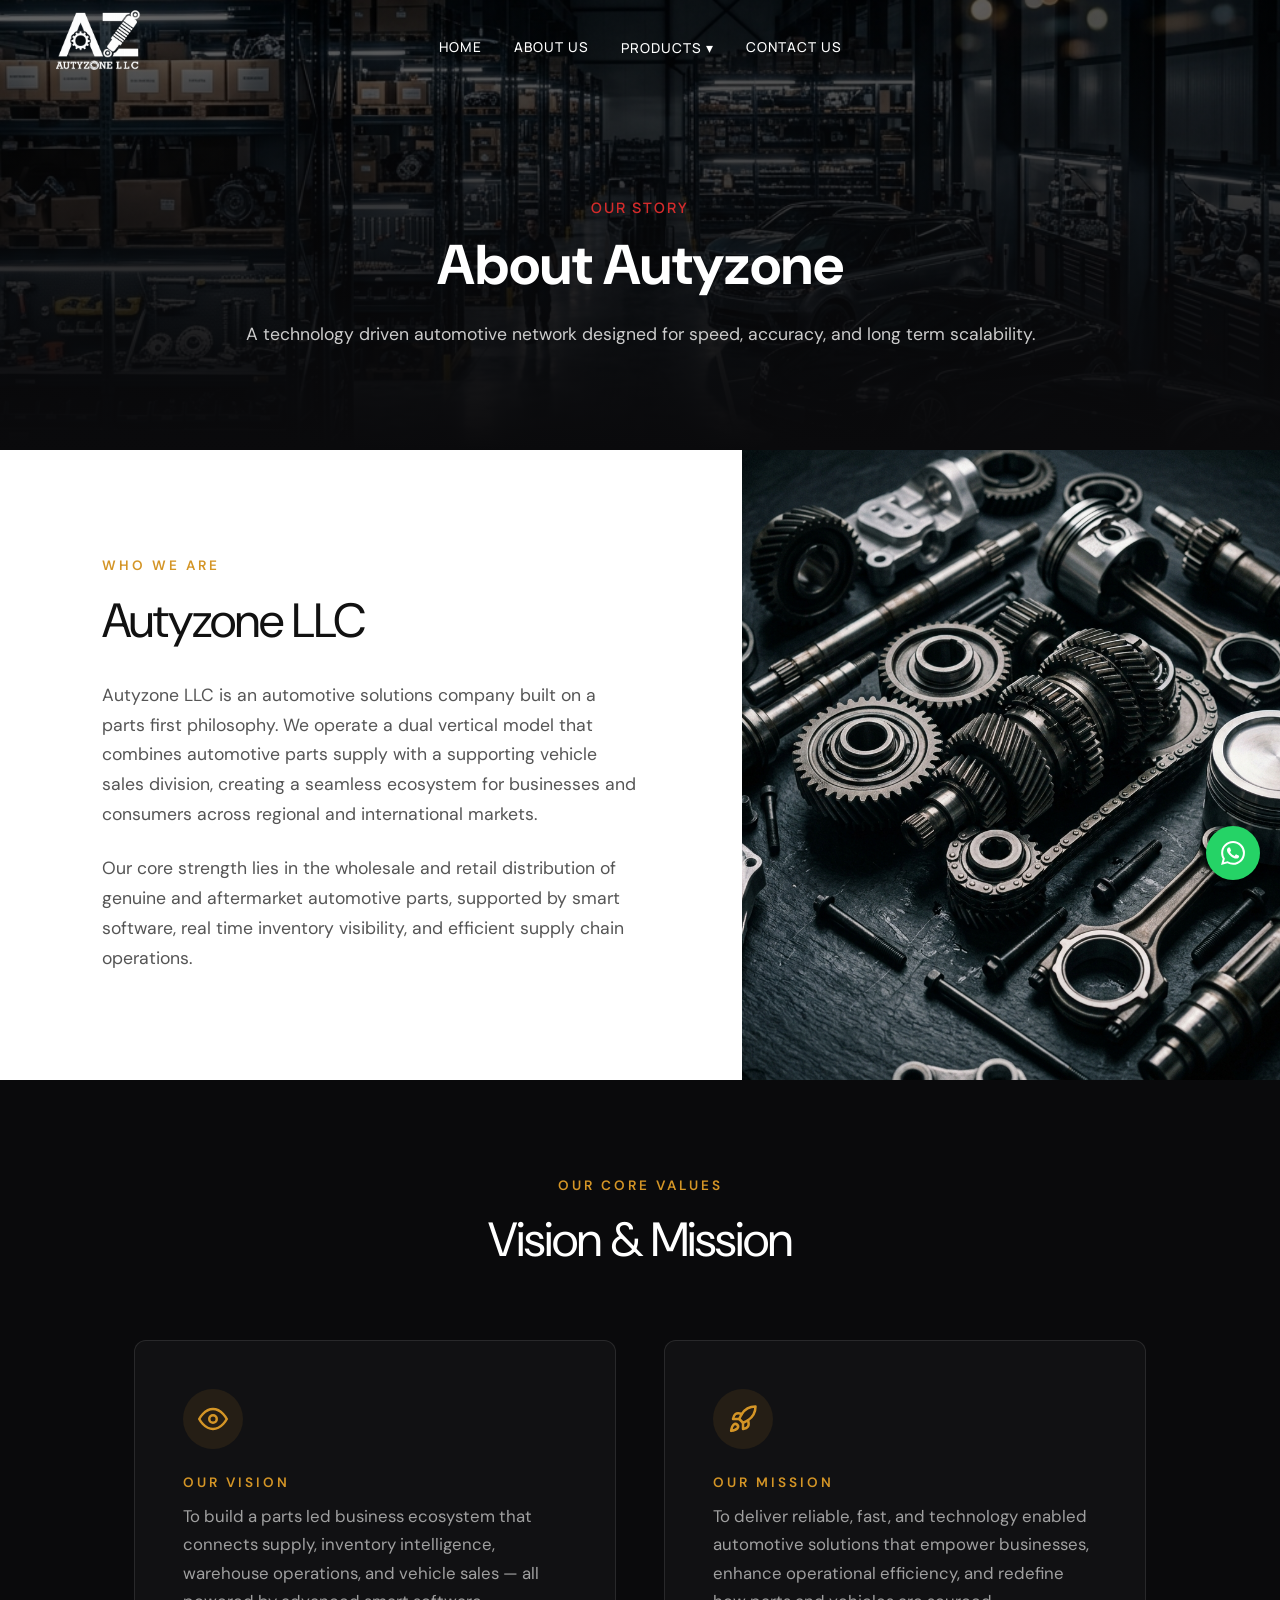
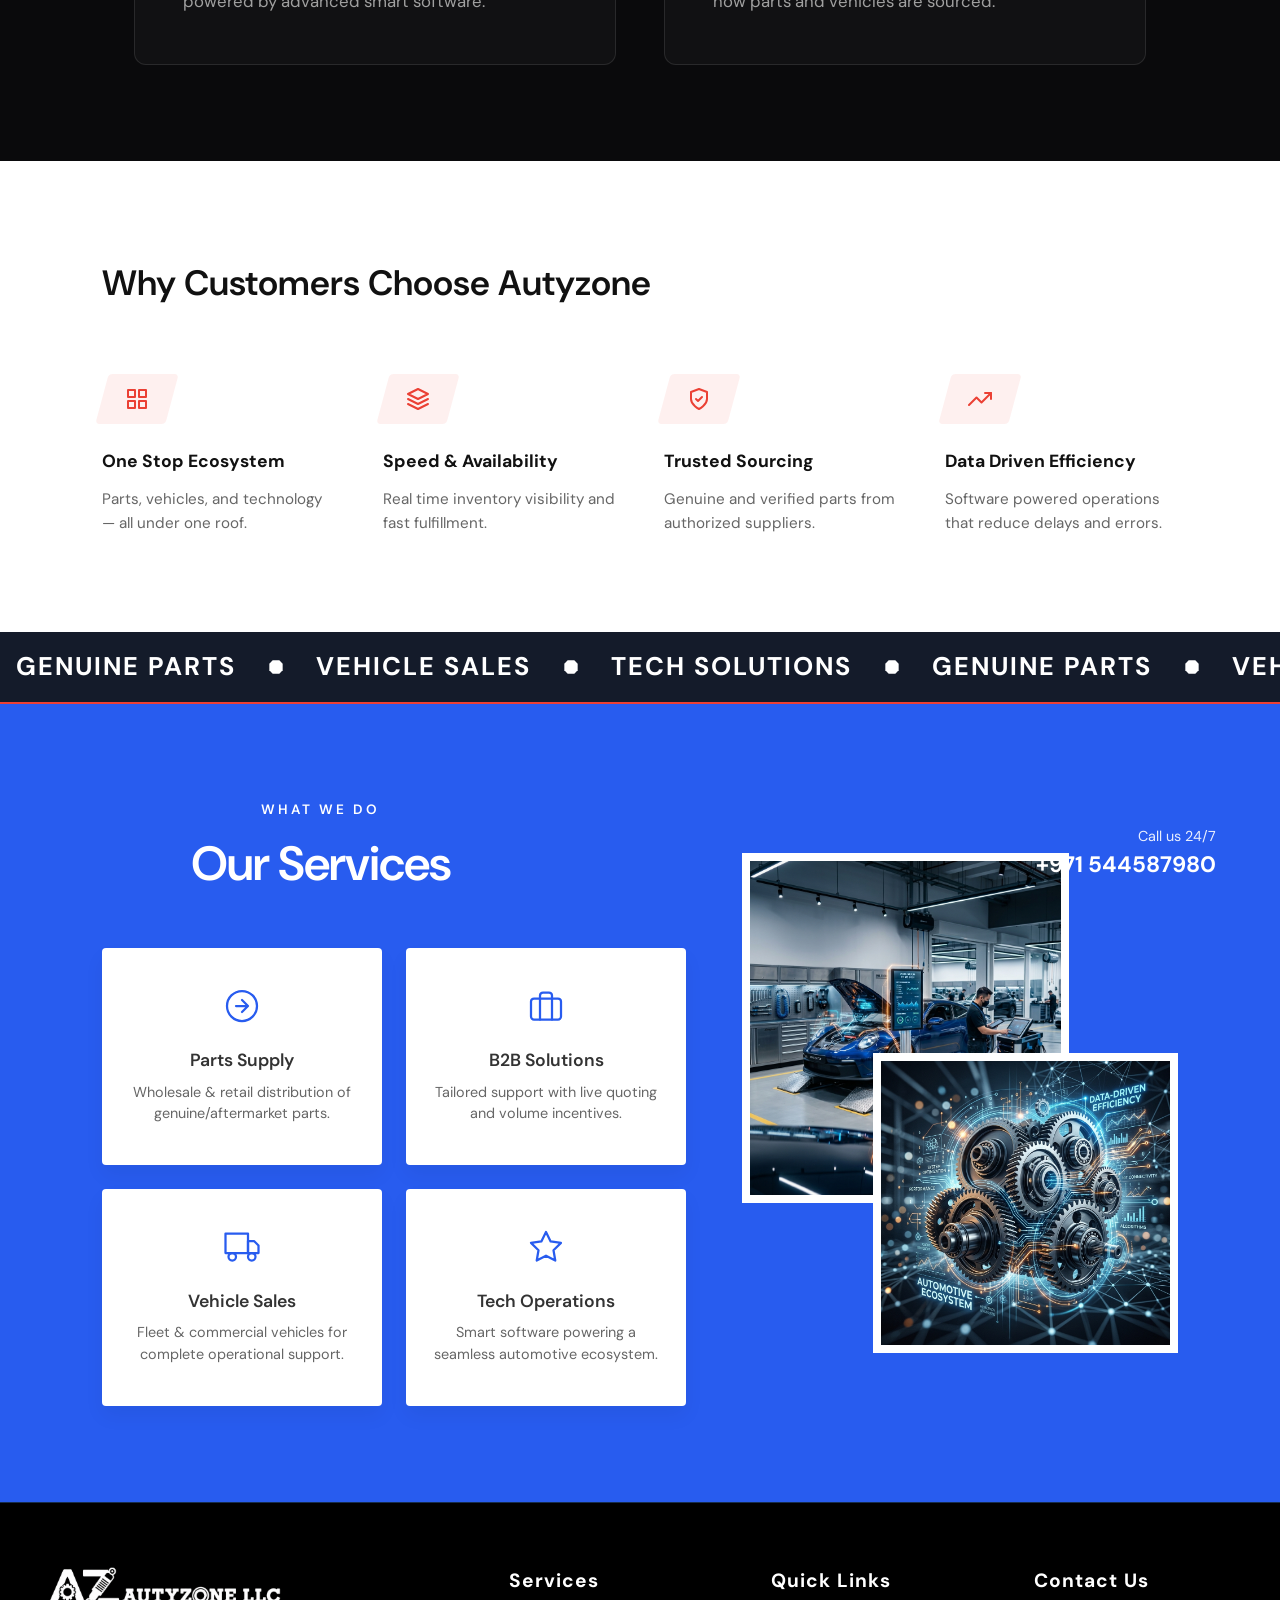
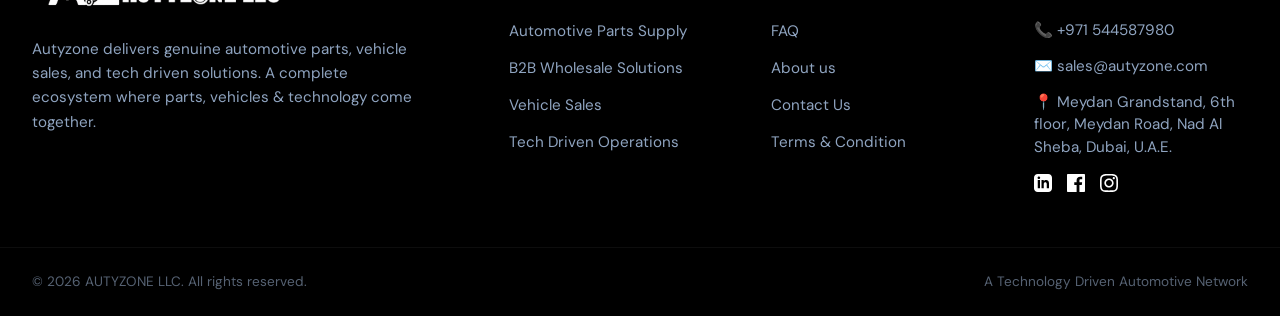
==== commit 5dda32be: "try 5" ====
--- a/about.html
+++ b/about.html
@@ -36,10 +36,10 @@
         <div class="dropdown">
           <a href="#" class="dropbtn">Products ▾</a>
           <div class="dropdown-content">
-            <a href="parts.html">Automotive Parts Supply</a>
-            <a href="wholesale.html">B2B Wholesale Solutions</a>
-            <a href="vehicle.html">Vehicle Sales</a>
-            <a href="tech.html">Tech Driven Operations</a>
+            <a href="Automotive-Parts-Supply.html">Automotive Parts Supply</a>
+            <a href="B2B-Wholesale-Solutions.html">B2B Wholesale Solutions</a>
+            <a href="Vehicle-Sales.html">Vehicle Sales</a>
+            <a href="Tech-Driven-Operations.html">Tech Driven Operations</a>
           </div>
         </div>
         <a href="contact.html">Contact Us</a>
@@ -180,9 +180,143 @@
       </div>
     </section>
 
+    <!-- 4. WHY CHOOSE US (Horizontal Layout) -->
+    <section style="padding: 6rem 8%; background: #ffffff; color: #111;">
+      <h2
+        style="font-family: var(--font-display, serif); font-size: 2.2rem; margin-bottom: 4rem; font-weight: 600; text-align: left; color: #111;">
+        Why Customers Choose Autyzone</h2>
+
+      <div style="display: grid; grid-template-columns: repeat(auto-fit, minmax(220px, 1fr)); gap: 3rem;">
+
+        <!-- Box 1 -->
+        <div style="text-align: left;">
+          <div
+            style="width: 70px; height: 50px; background: rgba(235, 64, 52, 0.08); display: flex; align-items: center; justify-content: center; margin-bottom: 1.5rem; transform: skewX(-15deg); border-radius: 4px;">
+            <svg width="24" height="24" viewBox="0 0 24 24" fill="none" stroke="#eb4034" stroke-width="2"
+              stroke-linecap="round" stroke-linejoin="round" style="transform: skewX(15deg);">
+              <rect x="3" y="3" width="7" height="7"></rect>
+              <rect x="14" y="3" width="7" height="7"></rect>
+              <rect x="14" y="14" width="7" height="7"></rect>
+              <rect x="3" y="14" width="7" height="7"></rect>
+            </svg>
+          </div>
+          <h4 style="font-size: 1.1rem; font-weight: 700; margin-bottom: 0.8rem; color: #111;">One Stop Ecosystem</h4>
+          <p style="font-size: 0.95rem; color: #666; line-height: 1.6; margin: 0;">Parts, vehicles, and technology — all
+            under one roof.</p>
+        </div>
+
+        <!-- Box 2 -->
+        <div style="text-align: left;">
+          <div
+            style="width: 70px; height: 50px; background: rgba(235, 64, 52, 0.08); display: flex; align-items: center; justify-content: center; margin-bottom: 1.5rem; transform: skewX(-15deg); border-radius: 4px;">
+            <svg width="24" height="24" viewBox="0 0 24 24" fill="none" stroke="#eb4034" stroke-width="2"
+              stroke-linecap="round" stroke-linejoin="round" style="transform: skewX(15deg);">
+              <polygon points="12 2 2 7 12 12 22 7 12 2"></polygon>
+              <polyline points="2 17 12 22 22 17"></polyline>
+              <polyline points="2 12 12 17 22 12"></polyline>
+            </svg>
+          </div>
+          <h4 style="font-size: 1.1rem; font-weight: 700; margin-bottom: 0.8rem; color: #111;">Speed & Availability</h4>
+          <p style="font-size: 0.95rem; color: #666; line-height: 1.6; margin: 0;">Real time inventory visibility and
+            fast fulfillment.</p>
+        </div>
+
+        <!-- Box 3 -->
+        <div style="text-align: left;">
+          <div
+            style="width: 70px; height: 50px; background: rgba(235, 64, 52, 0.08); display: flex; align-items: center; justify-content: center; margin-bottom: 1.5rem; transform: skewX(-15deg); border-radius: 4px;">
+            <svg width="24" height="24" viewBox="0 0 24 24" fill="none" stroke="#eb4034" stroke-width="2"
+              stroke-linecap="round" stroke-linejoin="round" style="transform: skewX(15deg);">
+              <path d="M12 22s8-4 8-10V5l-8-3-8 3v7c0 6 8 10 8 10z"></path>
+              <path d="M9 12l2 2 4-4"></path>
+            </svg>
+          </div>
+          <h4 style="font-size: 1.1rem; font-weight: 700; margin-bottom: 0.8rem; color: #111;">Trusted Sourcing</h4>
+          <p style="font-size: 0.95rem; color: #666; line-height: 1.6; margin: 0;">Genuine and verified parts from
+            authorized suppliers.</p>
+        </div>
+
+        <!-- Box 4 -->
+        <div style="text-align: left;">
+          <div
+            style="width: 70px; height: 50px; background: rgba(235, 64, 52, 0.08); display: flex; align-items: center; justify-content: center; margin-bottom: 1.5rem; transform: skewX(-15deg); border-radius: 4px;">
+            <svg width="24" height="24" viewBox="0 0 24 24" fill="none" stroke="#eb4034" stroke-width="2"
+              stroke-linecap="round" stroke-linejoin="round" style="transform: skewX(15deg);">
+              <polyline points="23 6 13.5 15.5 8.5 10.5 1 18"></polyline>
+              <polyline points="17 6 23 6 23 12"></polyline>
+            </svg>
+          </div>
+          <h4 style="font-size: 1.1rem; font-weight: 700; margin-bottom: 0.8rem; color: #111;">Data Driven Efficiency
+          </h4>
+          <p style="font-size: 0.95rem; color: #666; line-height: 1.6; margin: 0;">Software powered operations that
+            reduce delays and errors.</p>
+        </div>
+
+      </div>
+    </section>
+
+    <!-- TICKER -->
+    <section style="background: #141b2a; border-bottom: 2px solid #eb4034; overflow: hidden; padding: 1rem 0; white-space: nowrap; display: flex; align-items: center;">
+      <style>
+        @keyframes scroll-ticker {
+          0% { transform: translateX(0); }
+          100% { transform: translateX(-50%); }
+        }
+        .ticker-wrapper {
+          display: inline-flex;
+          align-items: center;
+          animation: scroll-ticker 25s linear infinite;
+          font-family: 'DM Sans', sans-serif;
+          font-size: 1.6rem;
+          font-weight: 700;
+          color: #fff;
+          letter-spacing: 2px;
+          text-transform: uppercase;
+        }
+        .ticker-item {
+          margin: 0 1rem;
+        }
+        .ticker-dot {
+          display: inline-flex;
+          align-items: center;
+          justify-content: center;
+          margin: 0 1rem;
+        }
+      </style>
+      <div class="ticker-wrapper">
+        <span class="ticker-item">GENUINE PARTS</span>
+        <span class="ticker-dot"><svg width="16" height="16" viewBox="0 0 24 24" fill="currentColor"><polygon points="7 2 17 2 22 7 22 17 17 22 7 22 2 17 2 7"></polygon></svg></span>
+        <span class="ticker-item">VEHICLE SALES</span>
+        <span class="ticker-dot"><svg width="16" height="16" viewBox="0 0 24 24" fill="currentColor"><polygon points="7 2 17 2 22 7 22 17 17 22 7 22 2 17 2 7"></polygon></svg></span>
+        <span class="ticker-item">TECH SOLUTIONS</span>
+        <span class="ticker-dot"><svg width="16" height="16" viewBox="0 0 24 24" fill="currentColor"><polygon points="7 2 17 2 22 7 22 17 17 22 7 22 2 17 2 7"></polygon></svg></span>
+        <!-- Duplicate for loop -->
+        <span class="ticker-item">GENUINE PARTS</span>
+        <span class="ticker-dot"><svg width="16" height="16" viewBox="0 0 24 24" fill="currentColor"><polygon points="7 2 17 2 22 7 22 17 17 22 7 22 2 17 2 7"></polygon></svg></span>
+        <span class="ticker-item">VEHICLE SALES</span>
+        <span class="ticker-dot"><svg width="16" height="16" viewBox="0 0 24 24" fill="currentColor"><polygon points="7 2 17 2 22 7 22 17 17 22 7 22 2 17 2 7"></polygon></svg></span>
+        <span class="ticker-item">TECH SOLUTIONS</span>
+        <span class="ticker-dot"><svg width="16" height="16" viewBox="0 0 24 24" fill="currentColor"><polygon points="7 2 17 2 22 7 22 17 17 22 7 22 2 17 2 7"></polygon></svg></span>
+        <!-- 2nd Duplicate -->
+        <span class="ticker-item">GENUINE PARTS</span>
+        <span class="ticker-dot"><svg width="16" height="16" viewBox="0 0 24 24" fill="currentColor"><polygon points="7 2 17 2 22 7 22 17 17 22 7 22 2 17 2 7"></polygon></svg></span>
+        <span class="ticker-item">VEHICLE SALES</span>
+        <span class="ticker-dot"><svg width="16" height="16" viewBox="0 0 24 24" fill="currentColor"><polygon points="7 2 17 2 22 7 22 17 17 22 7 22 2 17 2 7"></polygon></svg></span>
+        <span class="ticker-item">TECH SOLUTIONS</span>
+        <span class="ticker-dot"><svg width="16" height="16" viewBox="0 0 24 24" fill="currentColor"><polygon points="7 2 17 2 22 7 22 17 17 22 7 22 2 17 2 7"></polygon></svg></span>
+        <!-- 3rd Duplicate -->
+        <span class="ticker-item">GENUINE PARTS</span>
+        <span class="ticker-dot"><svg width="16" height="16" viewBox="0 0 24 24" fill="currentColor"><polygon points="7 2 17 2 22 7 22 17 17 22 7 22 2 17 2 7"></polygon></svg></span>
+        <span class="ticker-item">VEHICLE SALES</span>
+        <span class="ticker-dot"><svg width="16" height="16" viewBox="0 0 24 24" fill="currentColor"><polygon points="7 2 17 2 22 7 22 17 17 22 7 22 2 17 2 7"></polygon></svg></span>
+        <span class="ticker-item">TECH SOLUTIONS</span>
+        <span class="ticker-dot"><svg width="16" height="16" viewBox="0 0 24 24" fill="currentColor"><polygon points="7 2 17 2 22 7 22 17 17 22 7 22 2 17 2 7"></polygon></svg></span>
+      </div>
+    </section>
+
     <!-- 3. OUR SERVICES (Blue Grid Layout) -->
     <section
-      style="display: flex; flex-wrap: wrap; background: #102046; color: #fff; min-height: 70vh; position: relative;">
+      style="display: flex; flex-wrap: wrap; background: #285cef; color: #fff; min-height: 70vh; position: relative;">
 
       <!-- Left Content -->
       <div
@@ -195,13 +329,13 @@
           Our Services</h2>
 
         <div
-          style="display: grid; grid-template-columns: repeat(auto-fit, minmax(220px, 1fr)); gap: 1.5rem; max-width: 700px; margin: 0 auto;">
+          style="display: grid; grid-template-columns: repeat(auto-fit, minmax(280px, 1fr)); gap: 1.5rem; max-width: 700px; margin: 0 auto;">
 
           <!-- Box 1 -->
           <div
             style="background: #fff; color: #333; padding: 2.5rem 1.5rem; text-align: center; box-shadow: 0 10px 20px rgba(0,0,0,0.05); border-radius: 4px; transition: transform 0.3s ease;"
             onmouseover="this.style.transform='translateY(-5px)'" onmouseout="this.style.transform='translateY(0)'">
-            <svg width="36" height="36" viewBox="0 0 24 24" fill="none" stroke="#102046" stroke-width="1.5"
+            <svg width="36" height="36" viewBox="0 0 24 24" fill="none" stroke="#285cef" stroke-width="1.5"
               stroke-linecap="round" stroke-linejoin="round" style="margin-bottom: 1rem;">
               <circle cx="12" cy="12" r="10"></circle>
               <path d="M12 8l4 4-4 4M8 12h8"></path>
@@ -215,7 +349,7 @@
           <div
             style="background: #fff; color: #333; padding: 2.5rem 1.5rem; text-align: center; box-shadow: 0 10px 20px rgba(0,0,0,0.05); border-radius: 4px; transition: transform 0.3s ease;"
             onmouseover="this.style.transform='translateY(-5px)'" onmouseout="this.style.transform='translateY(0)'">
-            <svg width="36" height="36" viewBox="0 0 24 24" fill="none" stroke="#102046" stroke-width="1.5"
+            <svg width="36" height="36" viewBox="0 0 24 24" fill="none" stroke="#285cef" stroke-width="1.5"
               stroke-linecap="round" stroke-linejoin="round" style="margin-bottom: 1rem;">
               <rect x="2" y="7" width="20" height="14" rx="2" ry="2"></rect>
               <path d="M16 21V5a2 2 0 0 0-2-2h-4a2 2 0 0 0-2 2v16"></path>
@@ -229,7 +363,7 @@
           <div
             style="background: #fff; color: #333; padding: 2.5rem 1.5rem; text-align: center; box-shadow: 0 10px 20px rgba(0,0,0,0.05); border-radius: 4px; transition: transform 0.3s ease;"
             onmouseover="this.style.transform='translateY(-5px)'" onmouseout="this.style.transform='translateY(0)'">
-            <svg width="36" height="36" viewBox="0 0 24 24" fill="none" stroke="#102046" stroke-width="1.5"
+            <svg width="36" height="36" viewBox="0 0 24 24" fill="none" stroke="#285cef" stroke-width="1.5"
               stroke-linecap="round" stroke-linejoin="round" style="margin-bottom: 1rem;">
               <rect x="1" y="3" width="15" height="13"></rect>
               <polygon points="16 8 20 8 23 11 23 16 16 16 16 8"></polygon>
@@ -245,7 +379,7 @@
           <div
             style="background: #fff; color: #333; padding: 2.5rem 1.5rem; text-align: center; box-shadow: 0 10px 20px rgba(0,0,0,0.05); border-radius: 4px; transition: transform 0.3s ease;"
             onmouseover="this.style.transform='translateY(-5px)'" onmouseout="this.style.transform='translateY(0)'">
-            <svg width="36" height="36" viewBox="0 0 24 24" fill="none" stroke="#102046" stroke-width="1.5"
+            <svg width="36" height="36" viewBox="0 0 24 24" fill="none" stroke="#285cef" stroke-width="1.5"
               stroke-linecap="round" stroke-linejoin="round" style="margin-bottom: 1rem;">
               <path d="M12 2l3.09 6.26L22 9.27l-5 4.87 1.18 6.88L12 17.77l-6.18 3.25L7 14.14 2 9.27l6.91-1.01L12 2z">
               </path>
@@ -278,80 +412,7 @@
       </div>
     </section>
 
-    <!-- 4. WHY CHOOSE US (Horizontal Layout) -->
-    <section style="padding: 6rem 8%; background: #ffffff; color: #111;">
-      <h2
-        style="font-family: var(--font-display, serif); font-size: 2.2rem; margin-bottom: 4rem; font-weight: 600; text-align: left; color: #111;">
-        Why Customers Choose Autyzone</h2>
-
-      <div style="display: grid; grid-template-columns: repeat(auto-fit, minmax(220px, 1fr)); gap: 3rem;">
-
-        <!-- Box 1 -->
-        <div style="text-align: left;">
-          <div
-            style="width: 70px; height: 50px; background: rgba(235, 64, 52, 0.08); display: flex; align-items: center; justify-content: center; margin-bottom: 1.5rem; transform: skewX(-15deg); border-radius: 4px;">
-            <svg width="24" height="24" viewBox="0 0 24 24" fill="none" stroke="#eb4034" stroke-width="2"
-              stroke-linecap="round" stroke-linejoin="round" style="transform: skewX(15deg);">
-              <rect x="3" y="3" width="7" height="7"></rect>
-              <rect x="14" y="3" width="7" height="7"></rect>
-              <rect x="14" y="14" width="7" height="7"></rect>
-              <rect x="3" y="14" width="7" height="7"></rect>
-            </svg>
-          </div>
-          <h4 style="font-size: 1.1rem; font-weight: 700; margin-bottom: 0.8rem; color: #111;">One Stop Ecosystem</h4>
-          <p style="font-size: 0.95rem; color: #666; line-height: 1.6; margin: 0;">Parts, vehicles, and technology — all
-            under one roof.</p>
-        </div>
-
-        <!-- Box 2 -->
-        <div style="text-align: left;">
-          <div
-            style="width: 70px; height: 50px; background: rgba(235, 64, 52, 0.08); display: flex; align-items: center; justify-content: center; margin-bottom: 1.5rem; transform: skewX(-15deg); border-radius: 4px;">
-            <svg width="24" height="24" viewBox="0 0 24 24" fill="none" stroke="#eb4034" stroke-width="2"
-              stroke-linecap="round" stroke-linejoin="round" style="transform: skewX(15deg);">
-              <polygon points="12 2 2 7 12 12 22 7 12 2"></polygon>
-              <polyline points="2 17 12 22 22 17"></polyline>
-              <polyline points="2 12 12 17 22 12"></polyline>
-            </svg>
-          </div>
-          <h4 style="font-size: 1.1rem; font-weight: 700; margin-bottom: 0.8rem; color: #111;">Speed & Availability</h4>
-          <p style="font-size: 0.95rem; color: #666; line-height: 1.6; margin: 0;">Real time inventory visibility and
-            fast fulfillment.</p>
-        </div>
-
-        <!-- Box 3 -->
-        <div style="text-align: left;">
-          <div
-            style="width: 70px; height: 50px; background: rgba(235, 64, 52, 0.08); display: flex; align-items: center; justify-content: center; margin-bottom: 1.5rem; transform: skewX(-15deg); border-radius: 4px;">
-            <svg width="24" height="24" viewBox="0 0 24 24" fill="none" stroke="#eb4034" stroke-width="2"
-              stroke-linecap="round" stroke-linejoin="round" style="transform: skewX(15deg);">
-              <path d="M12 22s8-4 8-10V5l-8-3-8 3v7c0 6 8 10 8 10z"></path>
-              <path d="M9 12l2 2 4-4"></path>
-            </svg>
-          </div>
-          <h4 style="font-size: 1.1rem; font-weight: 700; margin-bottom: 0.8rem; color: #111;">Trusted Sourcing</h4>
-          <p style="font-size: 0.95rem; color: #666; line-height: 1.6; margin: 0;">Genuine and verified parts from
-            authorized suppliers.</p>
-        </div>
-
-        <!-- Box 4 -->
-        <div style="text-align: left;">
-          <div
-            style="width: 70px; height: 50px; background: rgba(235, 64, 52, 0.08); display: flex; align-items: center; justify-content: center; margin-bottom: 1.5rem; transform: skewX(-15deg); border-radius: 4px;">
-            <svg width="24" height="24" viewBox="0 0 24 24" fill="none" stroke="#eb4034" stroke-width="2"
-              stroke-linecap="round" stroke-linejoin="round" style="transform: skewX(15deg);">
-              <polyline points="23 6 13.5 15.5 8.5 10.5 1 18"></polyline>
-              <polyline points="17 6 23 6 23 12"></polyline>
-            </svg>
-          </div>
-          <h4 style="font-size: 1.1rem; font-weight: 700; margin-bottom: 0.8rem; color: #111;">Data Driven Efficiency
-          </h4>
-          <p style="font-size: 0.95rem; color: #666; line-height: 1.6; margin: 0;">Software powered operations that
-            reduce delays and errors.</p>
-        </div>
-
-      </div>
-    </section>
+
 
 
 
@@ -372,10 +433,10 @@
       <div class="footer-col">
         <h4 class="footer-heading">Services</h4>
         <ul class="footer-links">
-          <li><a href="parts.html">Automotive Parts Supply</a></li>
-          <li><a href="wholesale.html">B2B Wholesale Solutions</a></li>
-          <li><a href="vehicle.html">Vehicle Sales</a></li>
-          <li><a href="tech.html">Tech Driven Operations</a></li>
+          <li><a href="Automotive-Parts-Supply.html">Automotive Parts Supply</a></li>
+          <li><a href="B2B-Wholesale-Solutions.html">B2B Wholesale Solutions</a></li>
+          <li><a href="Vehicle-Sales.html">Vehicle Sales</a></li>
+          <li><a href="Tech-Driven-Operations.html">Tech Driven Operations</a></li>
         </ul>
       </div>
 
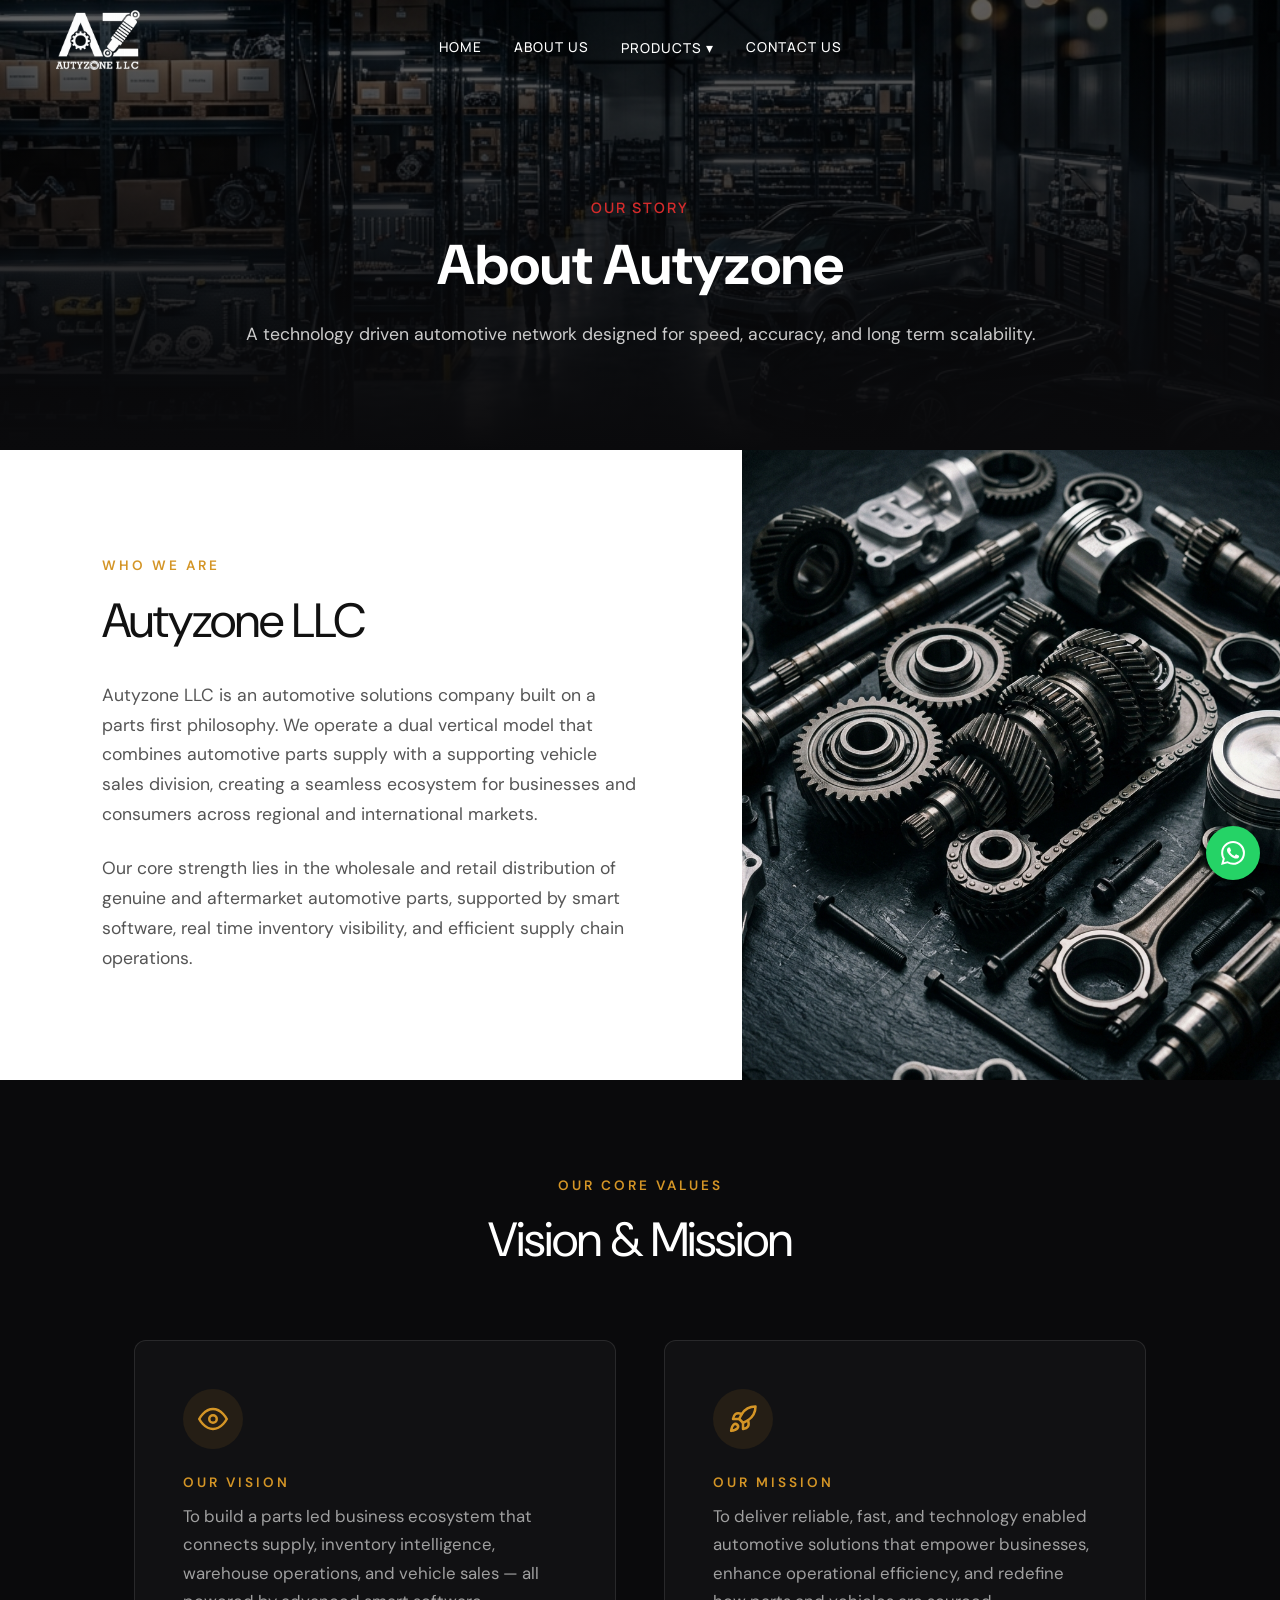
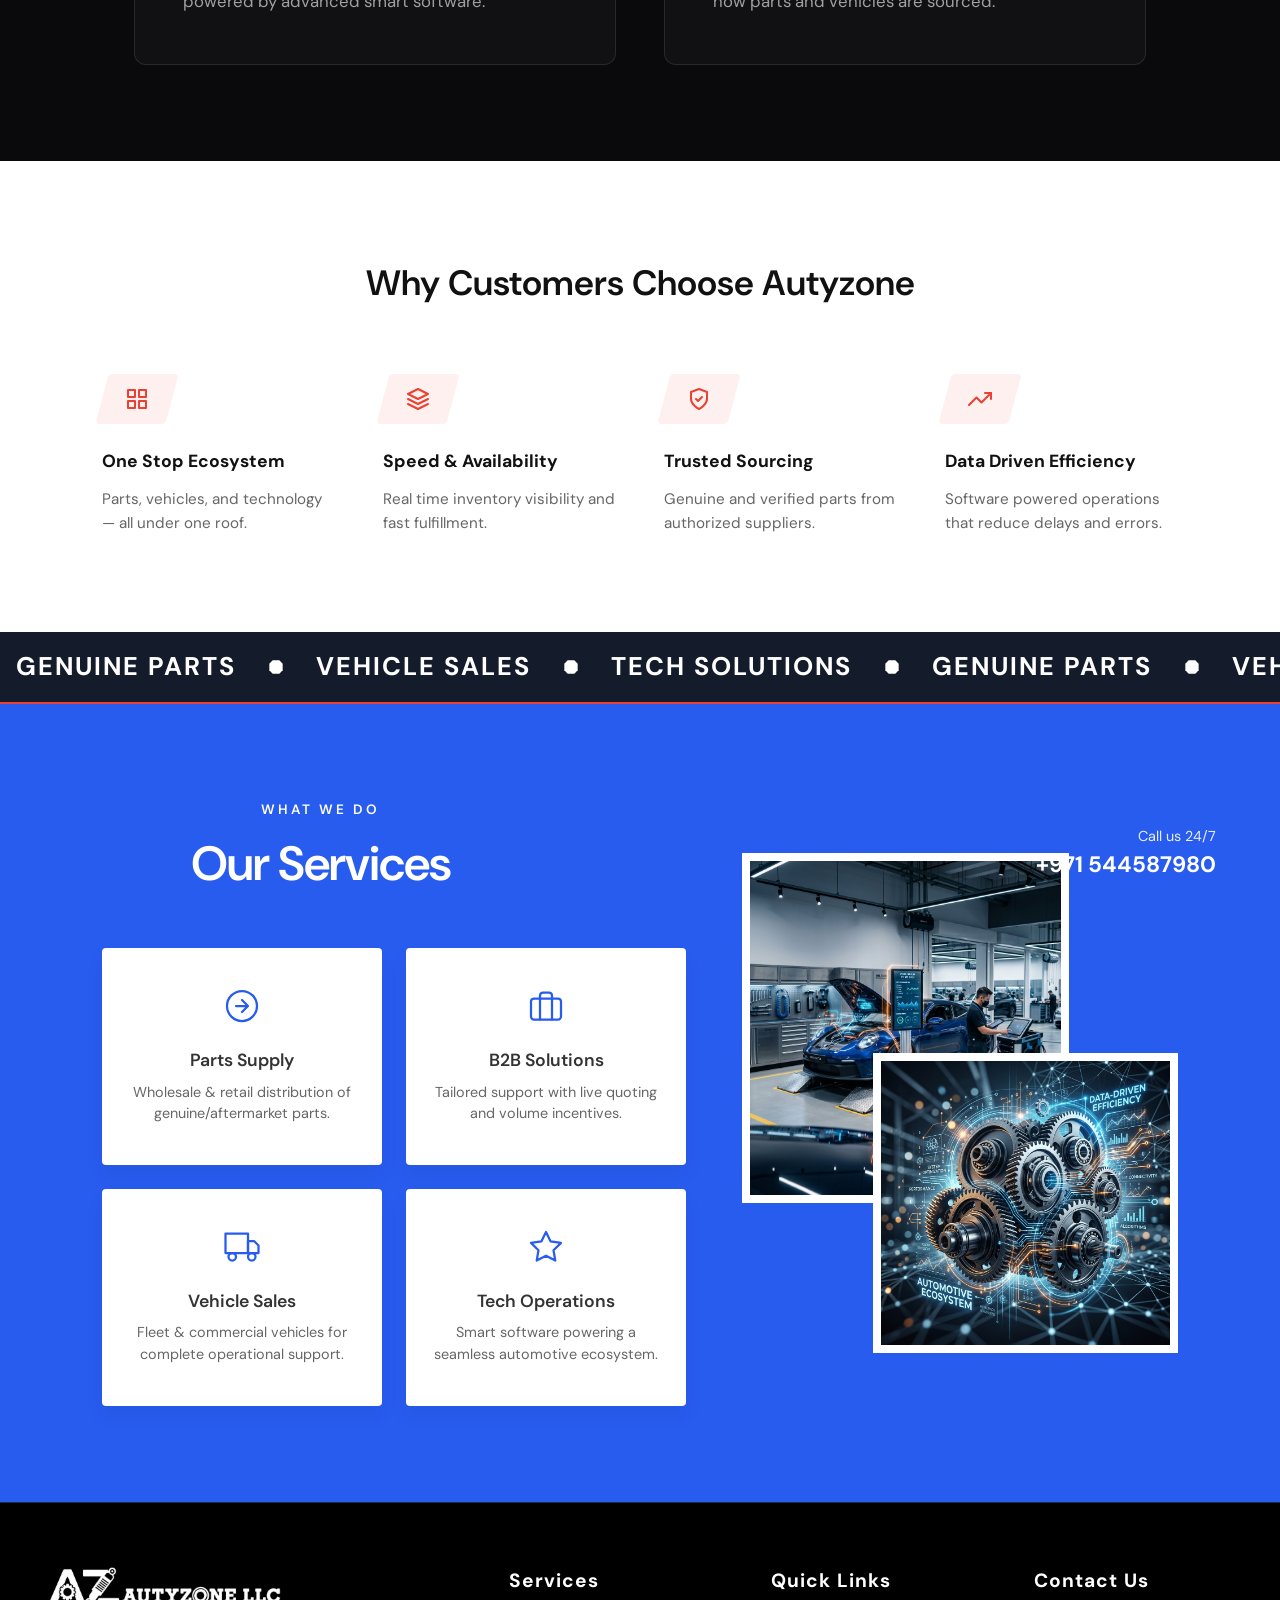
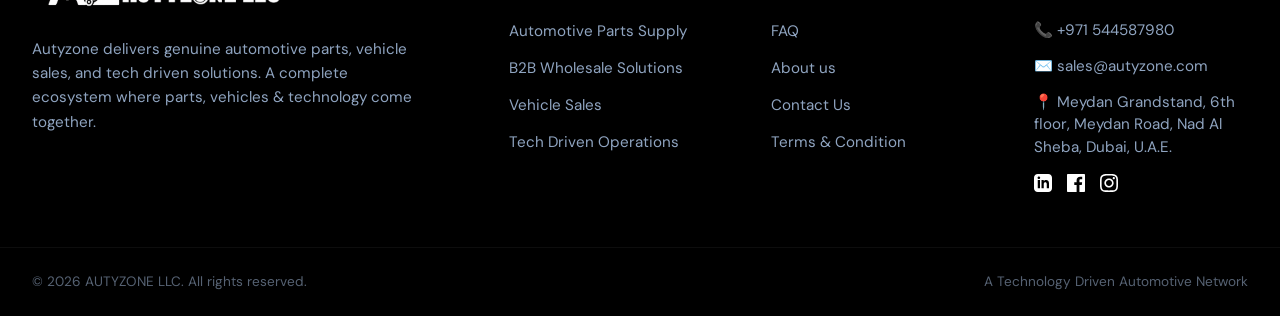
==== commit 2783bebb: "try 6" ====
--- a/about.html
+++ b/about.html
@@ -36,10 +36,10 @@
         <div class="dropdown">
           <a href="#" class="dropbtn">Products ▾</a>
           <div class="dropdown-content">
-            <a href="Automotive-Parts-Supply.html">Automotive Parts Supply</a>
-            <a href="B2B-Wholesale-Solutions.html">B2B Wholesale Solutions</a>
-            <a href="Vehicle-Sales.html">Vehicle Sales</a>
-            <a href="Tech-Driven-Operations.html">Tech Driven Operations</a>
+            <a href="automotive-parts-supply.html">Automotive Parts Supply</a>
+            <a href="b2b-wholesale-solutions.html">B2B Wholesale Solutions</a>
+            <a href="vehicle-sales.html">Vehicle Sales</a>
+            <a href="tech-driven-operations.html">Tech Driven Operations</a>
           </div>
         </div>
         <a href="contact.html">Contact Us</a>
@@ -183,7 +183,7 @@
     <!-- 4. WHY CHOOSE US (Horizontal Layout) -->
     <section style="padding: 6rem 8%; background: #ffffff; color: #111;">
       <h2
-        style="font-family: var(--font-display, serif); font-size: 2.2rem; margin-bottom: 4rem; font-weight: 600; text-align: left; color: #111;">
+        style="font-family: var(--font-display, serif); font-size: 2.2rem; margin-bottom: 4rem; font-weight: 600; text-align: center; color: #111;">
         Why Customers Choose Autyzone</h2>
 
       <div style="display: grid; grid-template-columns: repeat(auto-fit, minmax(220px, 1fr)); gap: 3rem;">
@@ -315,6 +315,38 @@
     </section>
 
     <!-- 3. OUR SERVICES (Blue Grid Layout) -->
+    <style>
+      .services-grid {
+        display: grid;
+        grid-template-columns: repeat(auto-fit, minmax(280px, 1fr));
+        gap: 1.5rem;
+        max-width: 700px;
+        margin: 0 auto;
+      }
+      .call-us-block {
+        position: absolute;
+        top: 15%;
+        right: 10%;
+        z-index: 10;
+        text-align: right;
+        color: #fff;
+      }
+      @media (max-width: 768px) {
+        .services-grid {
+          grid-template-columns: 1fr !important;
+        }
+        .call-us-block {
+          position: relative !important;
+          top: auto !important;
+          right: auto !important;
+          text-align: center !important;
+          margin-top: 2rem !important;
+        }
+        .right-content-wrapper {
+          flex-direction: column !important;
+        }
+      }
+    </style>
     <section
       style="display: flex; flex-wrap: wrap; background: #285cef; color: #fff; min-height: 70vh; position: relative;">
 
@@ -328,8 +360,7 @@
           style="font-family: var(--font-display, serif); font-size: 3rem; margin-bottom: 3rem; font-weight: 600; letter-spacing: -1px; text-align: center;">
           Our Services</h2>
 
-        <div
-          style="display: grid; grid-template-columns: repeat(auto-fit, minmax(280px, 1fr)); gap: 1.5rem; max-width: 700px; margin: 0 auto;">
+        <div class="services-grid">
 
           <!-- Box 1 -->
           <div
@@ -393,13 +424,9 @@
       </div>
 
       <!-- Right Content (Images) -->
-      <div
+      <div class="right-content-wrapper"
         style="flex: 1; min-width: 300px; padding: 6rem 8%; display: flex; align-items: center; justify-content: center; position: relative;">
-        <div style="position: absolute; top: 15%; right: 10%; z-index: 10; text-align: right; color: #fff;">
-          <span style="font-size: 0.9rem; opacity: 0.9;">Call us 24/7</span>
-          <h3 style="font-size: 1.4rem; font-weight: 700; margin: 0;">+971 544587980</h3>
-        </div>
-
+        
         <div style="position: relative; width: 100%; max-width: 450px; height: 500px;">
           <!-- Main Image -->
           <img src="media/about_services.png" alt="Company Overview"
@@ -408,6 +435,11 @@
           <!-- Overlapping Image -->
           <img src="media/about_why_us.png" alt="Workshop"
             style="width: 70%; height: 300px; object-fit: cover; border: 8px solid #fff; position: absolute; bottom: 0; right: 0; z-index: 2;">
+        </div>
+
+        <div class="call-us-block" style="position: absolute; top: 15%; right: 10%; z-index: 10; text-align: right; color: #fff;">
+          <span style="font-size: 0.9rem; opacity: 0.9;">Call us 24/7</span>
+          <h3 style="font-size: 1.4rem; font-weight: 700; margin: 0;">+971 544587980</h3>
         </div>
       </div>
     </section>
@@ -433,10 +465,10 @@
       <div class="footer-col">
         <h4 class="footer-heading">Services</h4>
         <ul class="footer-links">
-          <li><a href="Automotive-Parts-Supply.html">Automotive Parts Supply</a></li>
-          <li><a href="B2B-Wholesale-Solutions.html">B2B Wholesale Solutions</a></li>
-          <li><a href="Vehicle-Sales.html">Vehicle Sales</a></li>
-          <li><a href="Tech-Driven-Operations.html">Tech Driven Operations</a></li>
+          <li><a href="automotive-parts-supply.html">Automotive Parts Supply</a></li>
+          <li><a href="b2b-wholesale-solutions.html">B2B Wholesale Solutions</a></li>
+          <li><a href="vehicle-sales.html">Vehicle Sales</a></li>
+          <li><a href="tech-driven-operations.html">Tech Driven Operations</a></li>
         </ul>
       </div>
 
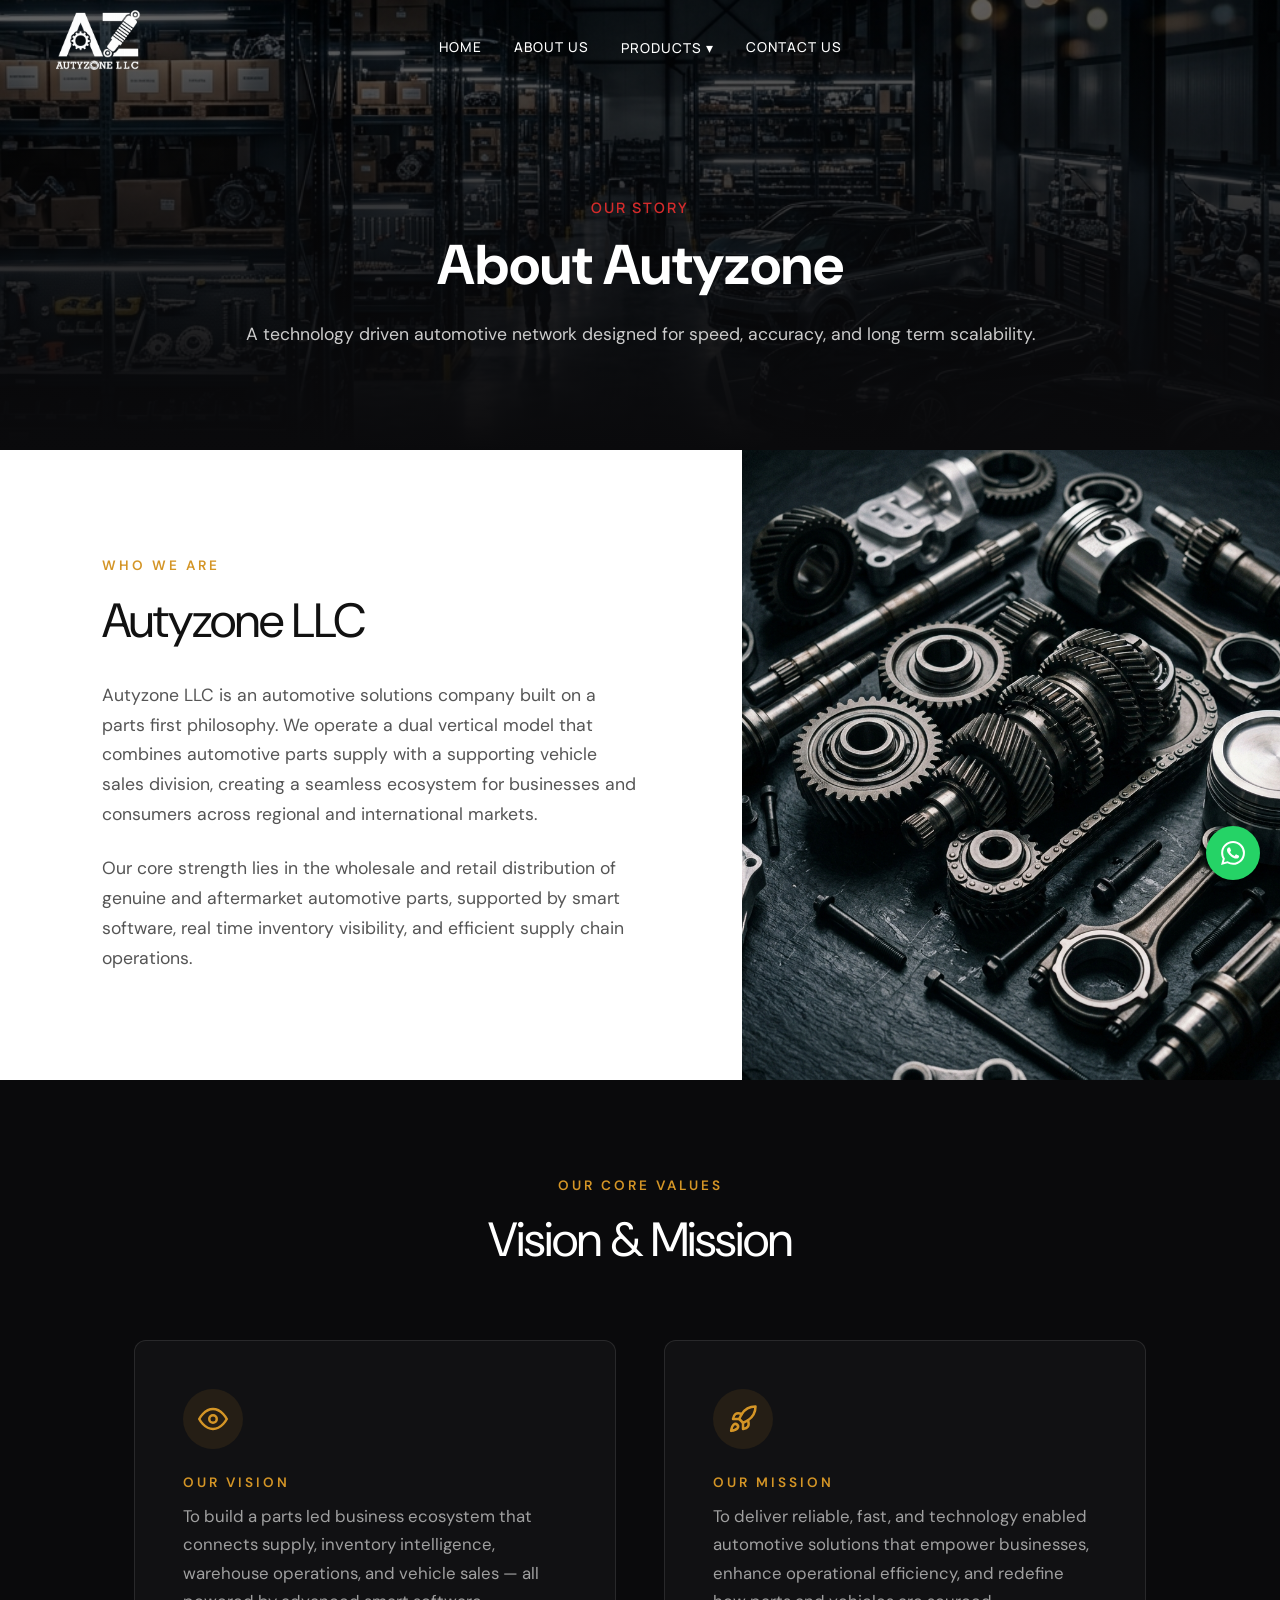
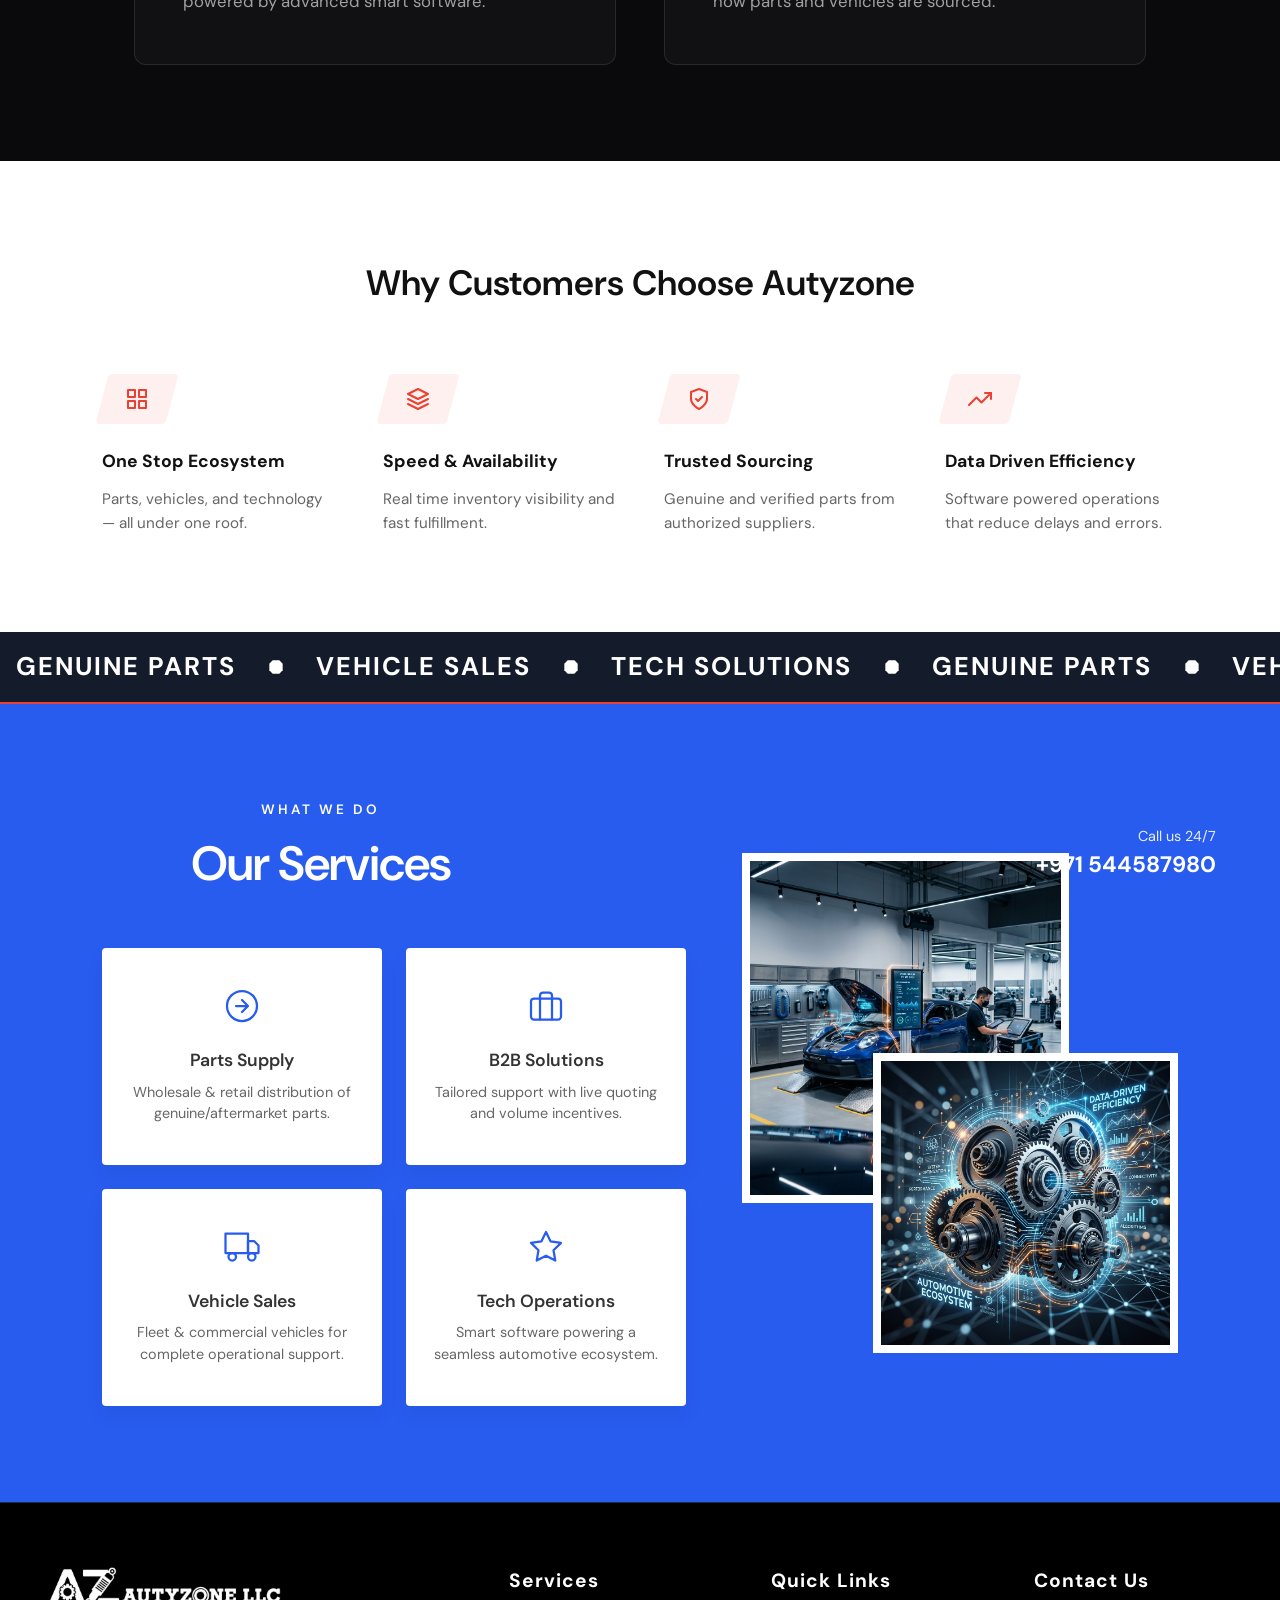
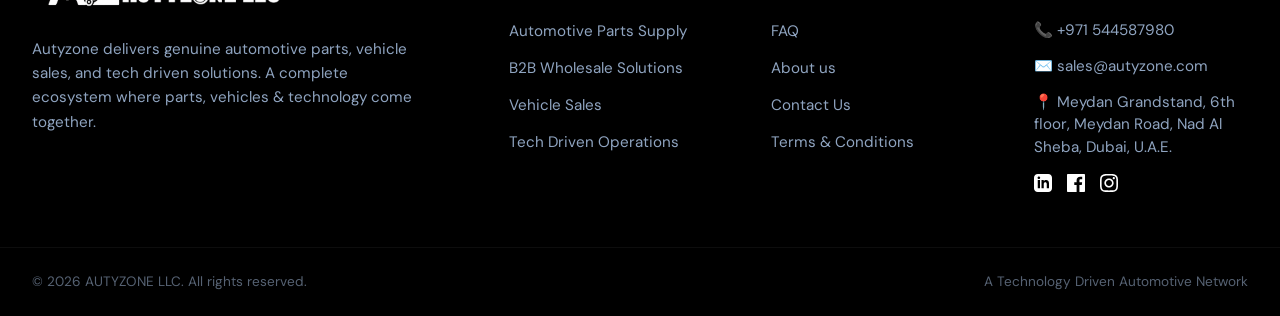
==== commit 17dc0bd0: "Initial commit" ====
--- a/about.html
+++ b/about.html
@@ -181,7 +181,7 @@
     </section>
 
     <!-- 4. WHY CHOOSE US (Horizontal Layout) -->
-    <section style="padding: 6rem 8%; background: #ffffff; color: #111;">
+    <section id="why-choose-us" style="padding: 6rem 8%; background: #ffffff; color: #111;">
       <h2
         style="font-family: var(--font-display, serif); font-size: 2.2rem; margin-bottom: 4rem; font-weight: 600; text-align: center; color: #111;">
         Why Customers Choose Autyzone</h2>
@@ -475,10 +475,10 @@
       <div class="footer-col">
         <h4 class="footer-heading">Quick Links</h4>
         <ul class="footer-links">
-          <li><a href="about.html#faq">FAQ</a></li>
+          <li><a href="b2b-wholesale-solutions.html#faq">FAQ</a></li>
           <li><a href="about.html">About us</a></li>
           <li><a href="contact.html">Contact Us</a></li>
-          <li><a href="#">Terms & Condition</a></li>
+          <li><a href="about.html#why-choose-us">Terms & Conditions</a></li>
         </ul>
       </div>
 
